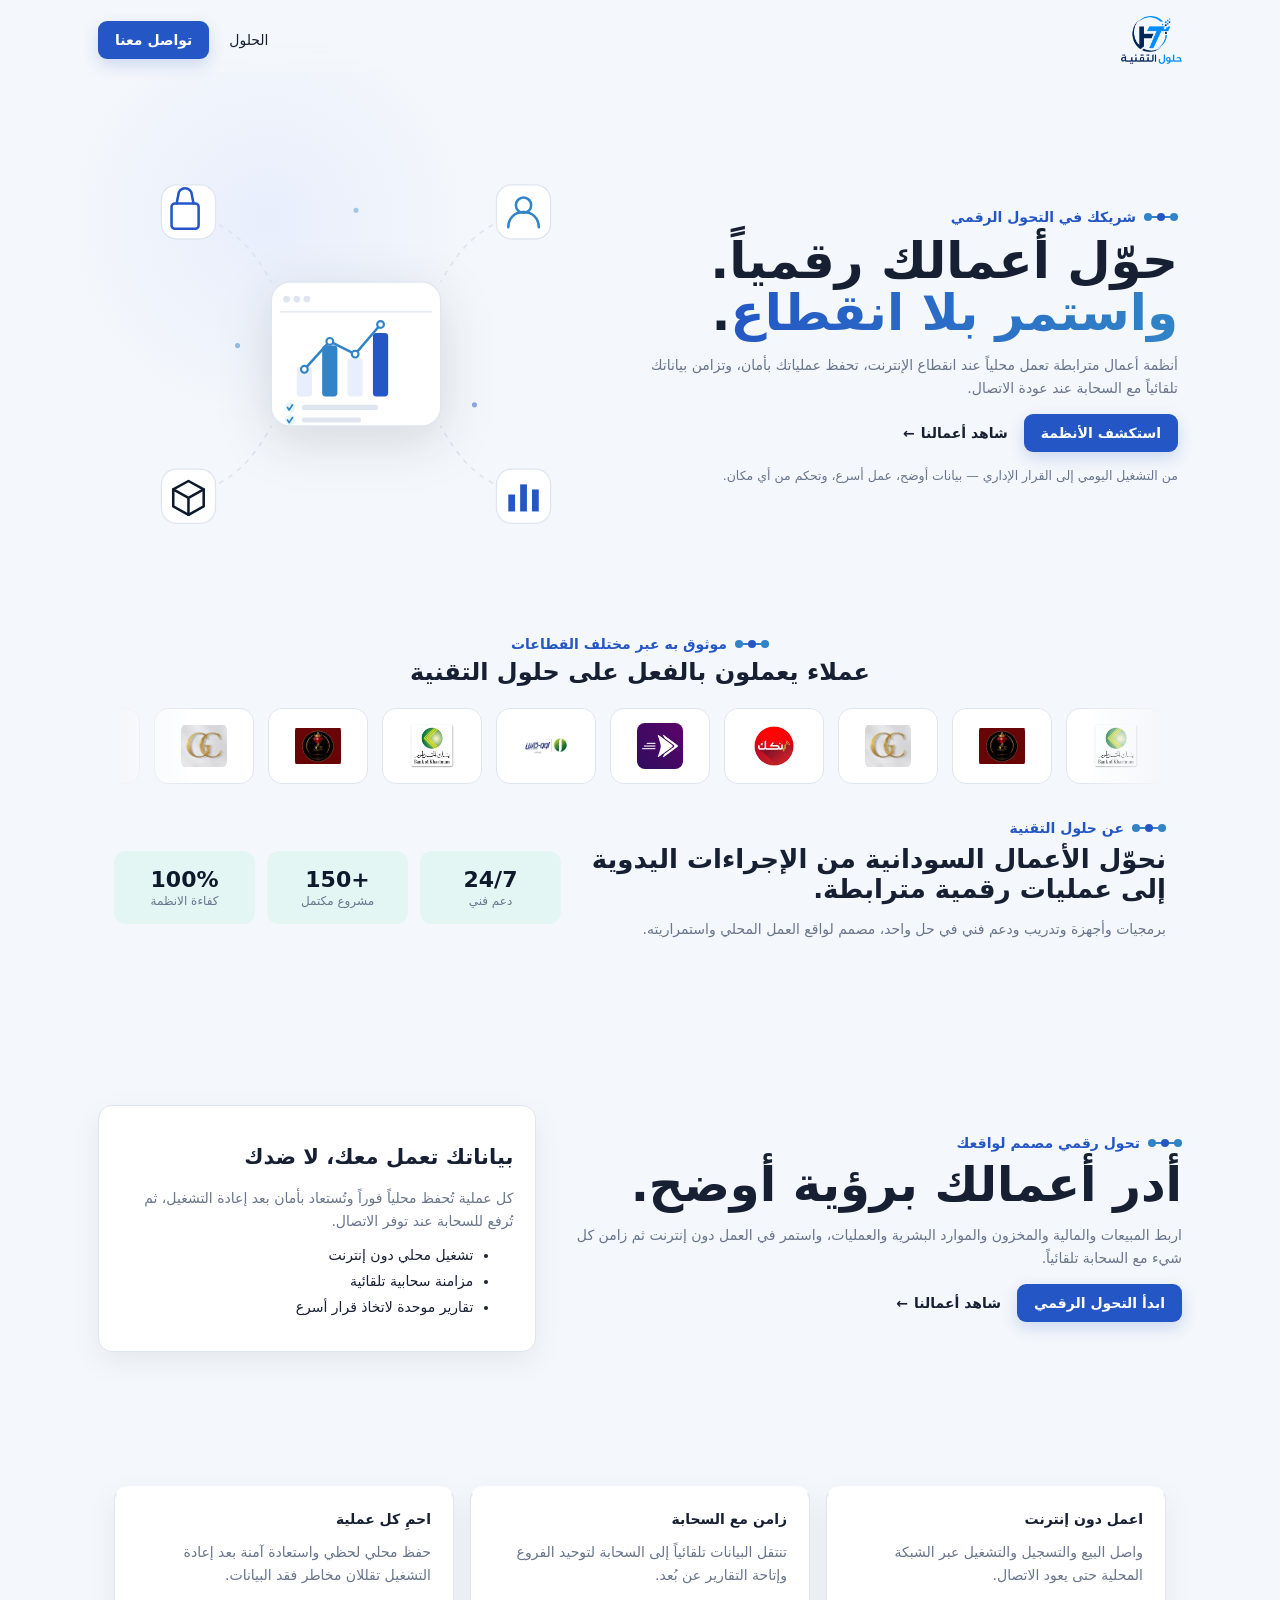
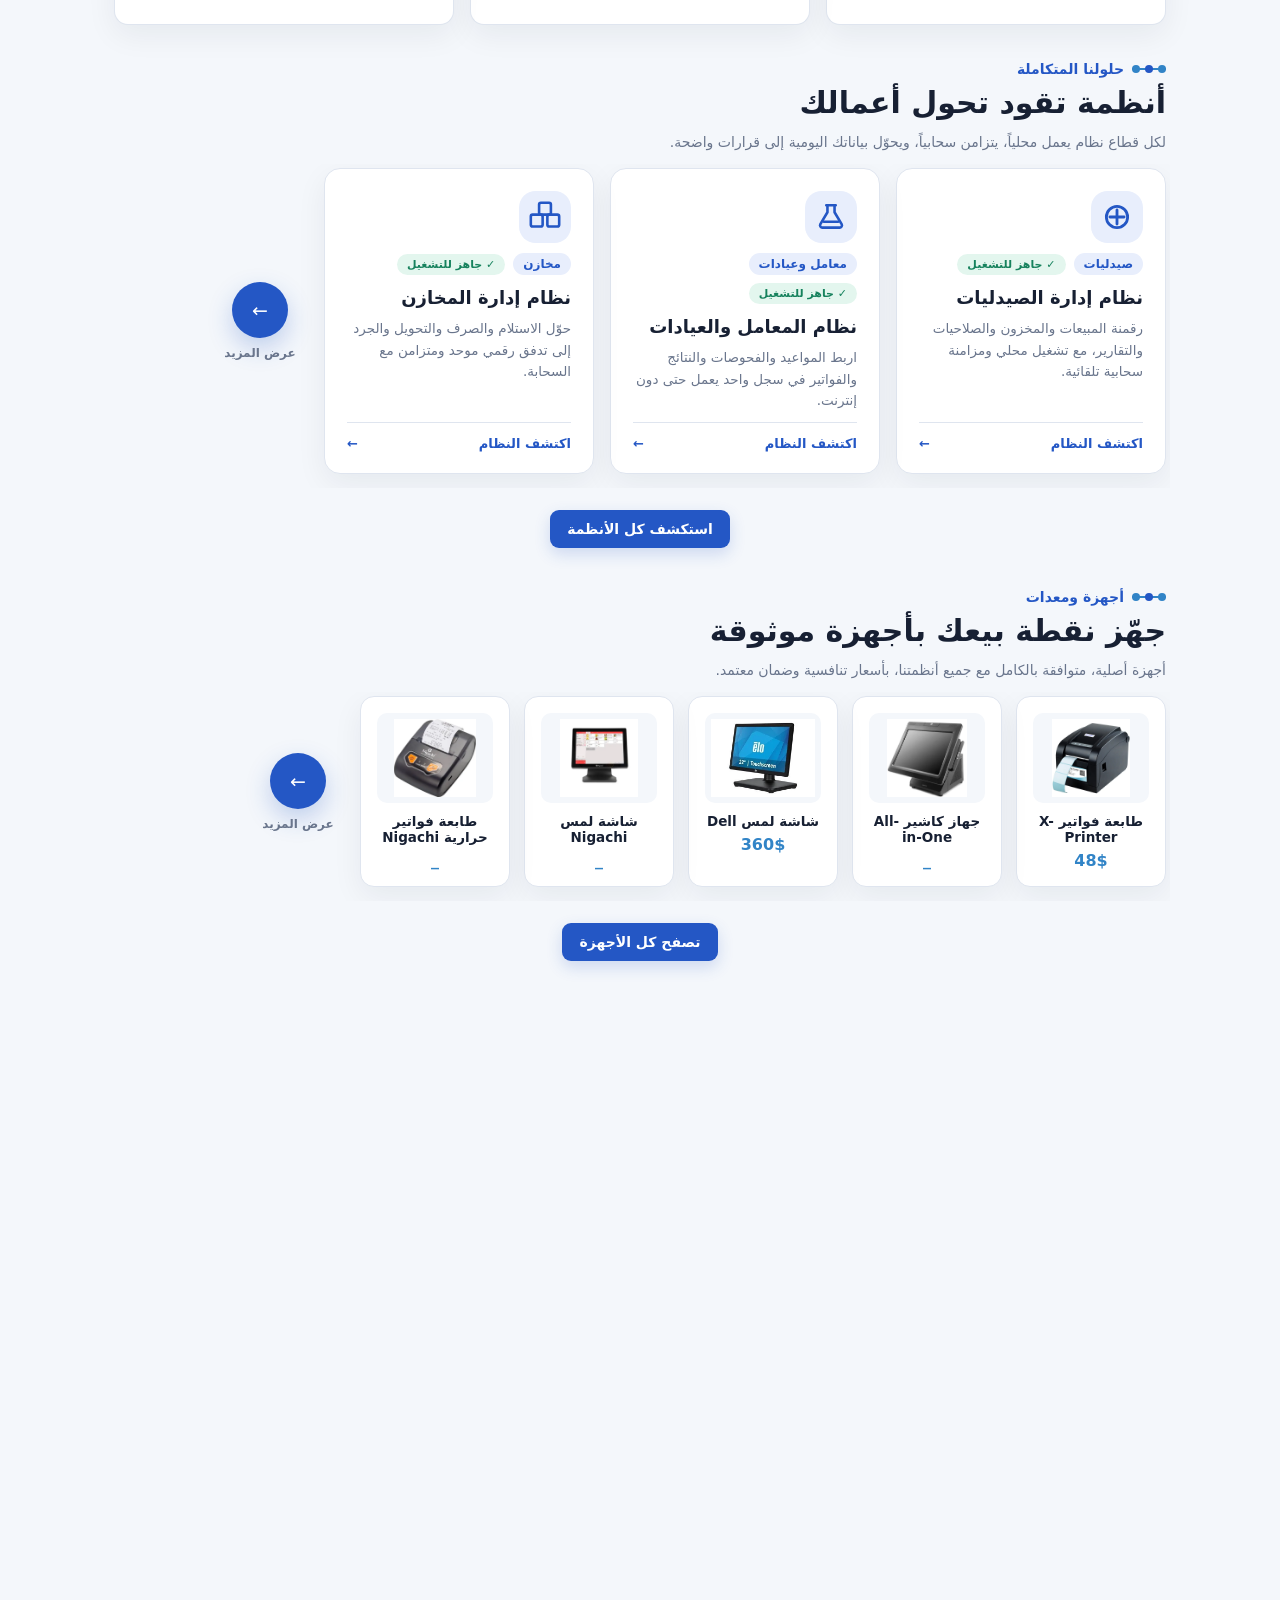
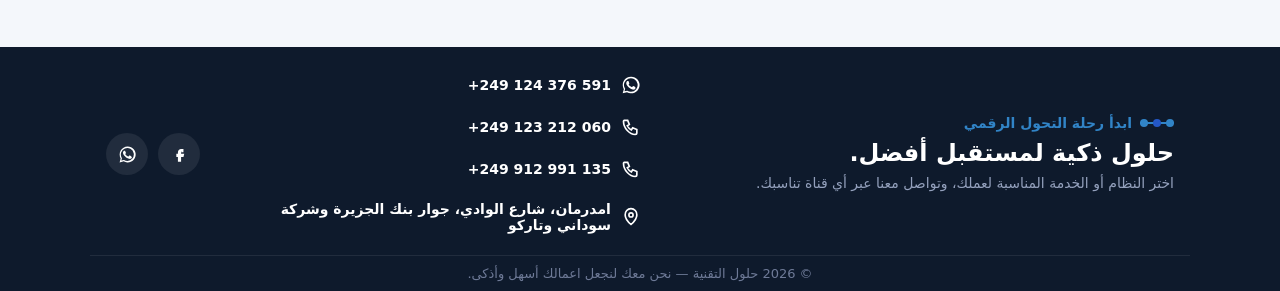
==== index.html @ c38bbc30 "Update client logo carousel" ====
<!DOCTYPE html>
<html lang="ar" dir="rtl">
<head>
  <meta charset="UTF-8">
  <meta name="viewport" content="width=device-width,initial-scale=1,viewport-fit=cover">
  <meta name="theme-color" content="#f4f7fb">
  <meta name="description" content="حلول تقنية للتحول الرقمي في السودان: أنظمة تعمل محلياً دون إنترنت، تحفظ البيانات بأمان، وتتزامن تلقائياً مع السحابة.">
  <title>حلول التقنية</title>
  <link rel="icon" type="image/png" sizes="128x128" href="icon-web.png">
  <link rel="stylesheet" href="style.css">
  <script type="text/javascript">
    (function(c,l,a,r,i,t,y){
      c[a]=c[a]||function(){(c[a].q=c[a].q||[]).push(arguments)};
      t=l.createElement(r);t.async=1;t.src="https://www.clarity.ms/tag/"+i;
      y=l.getElementsByTagName(r)[0];y.parentNode.insertBefore(t,y);
    })(window, document, "clarity", "script", "y0xp1u4uie");
  </script>
</head>
<body>
  <header id="siteHeader">
    <a class="brand" href="#home" aria-label="حلول التقنية — الرئيسية"><img src="logo-web.png" width="205" height="160" alt="حلول التقنية" fetchpriority="high"></a>
    <nav id="siteNav"><a id="navHomeLink" href="#home">الرئيسية</a><a id="navServicesLink" href="#services">الحلول</a><a class="btn" href="#contact">تواصل معنا</a> </nav>
    <button id="navToggle" aria-label="تبديل القائمة" aria-expanded="false" aria-controls="siteNav">  <span></span><span></span><span></span></button>
  </header>
  <main>
    <div class="page active" data-page="home">
      <section id="home" class="hero">
      <div class="hero-glow" aria-hidden="true"></div>
      <div class="hero-copy">  <span class="eyebrow"><i class="node-glyph" aria-hidden="true"></i>شريكك في التحول الرقمي</span>  <h1>حوّل أعمالك رقمياً.<span class="hero-highlight"> واستمر بلا انقطاع</span>.</h1>  <p>أنظمة أعمال مترابطة تعمل محلياً عند انقطاع الإنترنت، تحفظ عملياتك بأمان، وتزامن بياناتك تلقائياً مع السحابة عند عودة الاتصال.</p>  <div class="hero-actions">    <a class="btn" href="#services">استكشف الأنظمة</a>    <a class="btn-ghost" href="#projects">شاهد أعمالنا <span aria-hidden="true">&larr;</span></a>  </div>  <p class="hero-trust">من التشغيل اليومي إلى القرار الإداري — بيانات أوضح، عمل أسرع، وتحكم من أي مكان.</p>
      </div>
      <div class="hero-visual" aria-hidden="true">
        <svg class="hero-illustration" viewBox="0 0 520 480" xmlns="http://www.w3.org/2000/svg"> <path class="hero-connect" d="M62,72 C120,90 140,120 160,155"/> <path class="hero-connect" d="M458,72 C400,90 380,120 360,155"/> <path class="hero-connect" d="M62,408 C120,390 140,360 160,325"/> <path class="hero-connect" d="M458,408 C400,390 380,360 360,325"/> <g style="color:var(--primary)">  <rect x="30" y="40" width="64" height="64" rx="18" fill="var(--surface)" stroke="var(--border)" stroke-width="1.5"/>  <g transform="translate(30,40)">    <path d="M18 22 L20 12 a8 8 0 0 1 16 0 L38 22" fill="none" stroke="currentColor" stroke-width="3" stroke-linecap="round"/>    <rect x="12" y="22" width="32" height="30" rx="4" fill="none" stroke="currentColor" stroke-width="3"/>  </g> </g> <g style="color:var(--accent)">    <rect x="426" y="40" width="64" height="64" rx="18" fill="var(--surface)" stroke="var(--border)" stroke-width="1.5"/>    <g transform="translate(426,40)">      <circle cx="32" cy="24" r="9" fill="none" stroke="currentColor" stroke-width="3"/>      <path d="M14 50c0-11 8-18 18-18s18 7 18 18" fill="none" stroke="currentColor" stroke-width="3" stroke-linecap="round"/>    </g>  </g> <g style="color:var(--dark)">  <rect x="30" y="376" width="64" height="64" rx="18" fill="var(--surface)" stroke="var(--border)" stroke-width="1.5"/>  <g transform="translate(30,376)">    <path d="M32 14 L50 24 L50 44 L32 54 L14 44 L14 24 Z" fill="none" stroke="currentColor" stroke-width="3" stroke-linejoin="round"/>    <path d="M14 24 L32 34 L50 24 M32 34 L32 54" stroke="currentColor" stroke-width="3" fill="none" stroke-linecap="round" stroke-linejoin="round"/>  </g></g> <g style="color:var(--primary)">  <rect x="426" y="376" width="64" height="64" rx="18" fill="var(--surface)" stroke="var(--border)" stroke-width="1.5"/>  <g transform="translate(426,376)">    <rect x="14" y="30" width="8" height="20" fill="currentColor"/>    <rect x="28" y="18" width="8" height="32" fill="currentColor"/>    <rect x="42" y="24" width="8" height="26" fill="currentColor"/>  </g></g> <g class="hero-hub-shadow">  <rect x="160" y="155" width="200" height="170" rx="22" fill="var(--surface)" stroke="var(--border)" stroke-width="1.5"/></g> <circle cx="178" cy="175" r="4" fill="var(--border)"/> <circle cx="190" cy="175" r="4" fill="var(--border)"/> <circle cx="202" cy="175" r="4" fill="var(--border)"/> <line x1="170" y1="190" x2="350" y2="190" stroke="var(--border)" stroke-width="1.5"/> <rect x="190" y="255" width="18" height="35" rx="4" fill="var(--primary-soft)"/> <rect x="220" y="230" width="18" height="60" rx="4" fill="var(--accent)"/> <rect x="250" y="245" width="18" height="45" rx="4" fill="var(--primary-soft)"/> <rect x="280" y="215" width="18" height="75" rx="4" fill="var(--primary)"/> <path d="M199,258 L229,225 L259,240 L289,205" fill="none" stroke="var(--accent)" stroke-width="3" stroke-linecap="round" stroke-linejoin="round"/>
          <circle cx="199" cy="258" r="4" fill="var(--surface)" stroke="var(--accent)" stroke-width="2.5"/><circle cx="229" cy="225" r="4" fill="var(--surface)" stroke="var(--accent)" stroke-width="2.5"/><circle cx="259" cy="240" r="4" fill="var(--surface)" stroke="var(--accent)" stroke-width="2.5"/><circle cx="289" cy="205" r="4" fill="var(--surface)" stroke="var(--accent)" stroke-width="2.5"/><circle cx="182" cy="303" r="6" fill="var(--accent-soft)"/> <path d="M179,303 l2,3 l4,-6" stroke="var(--accent)" stroke-width="2" fill="none" stroke-linecap="round" stroke-linejoin="round"/> <rect x="196" y="300" width="90" height="6" rx="3" fill="var(--border)"/> <circle cx="182" cy="318" r="6" fill="var(--accent-soft)"/> <path d="M179,318 l2,3 l4,-6" stroke="var(--accent)" stroke-width="2" fill="none" stroke-linecap="round" stroke-linejoin="round"/> <rect x="196" y="315" width="70" height="6" rx="3" fill="var(--border)"/> <circle cx="120" cy="230" r="3" fill="var(--accent)" opacity="0.5"/> <circle cx="400" cy="300" r="3" fill="var(--primary)" opacity="0.5"/> <circle cx="260" cy="70" r="3" fill="var(--accent)" opacity="0.4"/>
        </svg>
      </div>
      </section>
      <section class="marquee-section reveal" aria-labelledby="clientsTitle">
        <span class="eyebrow center"><i class="node-glyph" aria-hidden="true"></i>موثوق به عبر مختلف القطاعات</span>
        <h3 id="clientsTitle">عملاء يعملون بالفعل على حلول التقنية</h3>
        <div class="marquee" role="list"><div class="marquee-track" id="marqueeTrack"></div></div>
      </section>
      <section id="about" class="about reveal">
       <div>  <span class="eyebrow"><i class="node-glyph" aria-hidden="true"></i>عن حلول التقنية</span>  <h3>نحوّل الأعمال السودانية من الإجراءات اليدوية إلى عمليات رقمية مترابطة.</h3>  <p>برمجيات وأجهزة وتدريب ودعم فني في حل واحد، مصمم لواقع العمل المحلي واستمراريته.</p></div>
       <div class="about-stats">  <div><strong>24/7</strong><span>دعم فني</span></div>  <div><strong>+150</strong><span>مشروع مكتمل</span></div>  <div><strong>100%</strong><span>كفاءة الانظمة</span></div></div>
      </section>
      <section id="servicesIntro" class="services-intro reveal">
      <div class="hero-copy">   <span class="eyebrow"><i class="node-glyph" aria-hidden="true"></i>تحول رقمي مصمم لواقعك</span>   <h1>أدر أعمالك برؤية أوضح.</h1>   <p>اربط المبيعات والمالية والمخزون والموارد البشرية والعمليات، واستمر في العمل دون إنترنت ثم زامن كل شيء مع السحابة تلقائياً.</p> <div class="hero-actions">    <a class="btn" href="#contact">ابدأ التحول الرقمي</a>    <a class="btn-ghost" href="#projects">شاهد أعمالنا <span aria-hidden="true">&larr;</span></a>  </div></div>
      <div class="card hero-card" id="servicesHeroCard"> <h2>بياناتك تعمل معك، لا ضدك</h2> <p>كل عملية تُحفظ محلياً فوراً وتُستعاد بأمان بعد إعادة التشغيل، ثم تُرفع للسحابة عند توفر الاتصال.</p> <ul><li>تشغيل محلي دون إنترنت</li><li>مزامنة سحابية تلقائية</li><li>تقارير موحدة لاتخاذ قرار أسرع</li></ul>
      </div>
      </section>
      <section id="services" class="services reveal">
        <article><b>اعمل دون إنترنت</b><p>واصل البيع والتسجيل والتشغيل عبر الشبكة المحلية حتى يعود الاتصال.</p></article>
        <article><b>زامن مع السحابة</b><p>تنتقل البيانات تلقائياً إلى السحابة لتوحيد الفروع وإتاحة التقارير عن بُعد.</p></article>
        <article><b>احمِ كل عملية</b><p>حفظ محلي لحظي واستعادة آمنة بعد إعادة التشغيل تقللان مخاطر فقد البيانات.</p></article>
      </section>
      <section id="featured" class="software-section featured-section reveal">
        <div class="section-head">
          <span class="eyebrow"><i class="node-glyph" aria-hidden="true"></i>حلولنا المتكاملة</span>
          <h2>أنظمة تقود تحول أعمالك</h2>
          <p>لكل قطاع نظام يعمل محلياً، يتزامن سحابياً، ويحوّل بياناتك اليومية إلى قرارات واضحة.</p>
        </div>
        <div class="software-grid teaser-scroll" id="featuredGrid"></div>
        <div class="hero-actions featured-cta"> <a class="btn" href="#services">استكشف كل الأنظمة</a> </div>
      </section>
      <section id="featuredHardware" class="hardware-section reveal">
        <div class="section-head">
          <span class="eyebrow"><i class="node-glyph" aria-hidden="true"></i>أجهزة ومعدات</span>
          <h2>جهّز نقطة بيعك بأجهزة موثوقة</h2>
          <p>أجهزة أصلية، متوافقة بالكامل مع جميع أنظمتنا، بأسعار تنافسية وضمان معتمد.</p>
        </div>
        <div class="hardware-grid teaser-scroll" id="featuredHardwareGrid"></div>
        <div class="hero-actions featured-cta"> <a class="btn" href="#services">تصفح كل الأجهزة</a> </div>
      </section>
      <section id="projects" class="projects">
      <div class="gallery-head reveal">
        <h3>أعمالنا</h3>
        <div class="gallery-controls"> <button class="gallery-nav" id="galPrev" aria-label="المشروع السابق">&#8594;</button> <button class="gallery-nav" id="galNext" aria-label="المشروع التالي">&#8592;</button>
        </div>
      </div>
      <div class="gallery-wrap reveal"> <div class="gallery" id="projectGallery"></div> <div class="gallery-dots" id="galDots"></div>
      </div>
      </section>
      <section id="paymentsHome" class="payments-section reveal">
        <div class="section-head">
          <span class="eyebrow"><i class="node-glyph" aria-hidden="true"></i>وسائل الدفع</span>
          <h2>ادفع بالطريقة التي تناسبك</h2>
          <p>نوفر خيارات دفع محلية وعالمية آمنة وسهلة لإتمام طلبك بسرعة.</p>
        </div>
        <div class="payment-grid" id="paymentGridHome"></div>
      </section>
    </div>
    <div class="page" data-page="services">
      <section id="softwareSystems" class="software-section reveal">
        <div class="section-head">
          <span class="eyebrow"><i class="node-glyph" aria-hidden="true"></i>حلولنا المتكاملة</span>
          <h2>تحول رقمي لكل قطاع</h2>
          <p>اختر نظامك، اعمل بثقة دون إنترنت، ووحّد بياناتك في السحابة عند عودة الاتصال.</p>
        </div>
        <div class="software-grid" id="softwareGrid"></div>
      </section>

      <section id="techServices" class="tech-services reveal">
        <div class="section-head">
    
          <h2>بنية تحتية تقنية موثوقة</h2>
          <p>لا نكتفي بالبرمجيات، بل نجهّز منشأتك بالكامل من الشبكة إلى المراقبة، بضمان أمن استمرارية عملك.</p>
        </div>
        <div class="tech-grid" id="techGrid"></div>
      </section>

      <section id="hardware" class="hardware-section reveal">
        <div class="section-head">
          <span class="eyebrow"><i class="node-glyph" aria-hidden="true"></i>أجهزة ومعدات</span>
          <h2>جهّز نقطة بيعك بأجهزة موثوقة</h2>
          <p>أجهزة أصلية، متوافقة بالكامل مع جميع أنظمتنا، بأسعار تنافسية وضمان معتمد.</p>
        </div>
        <div class="hardware-grid" id="hardwareGrid"></div>
      </section>

      <section id="payments" class="payments-section reveal">
        <div class="section-head">
          <span class="eyebrow"><i class="node-glyph" aria-hidden="true"></i>وسائل الدفع</span>
          <h2>ادفع بالطريقة التي تناسبك</h2>
          <p>نوفر خيارات دفع محلية وعالمية آمنة وسهلة لإتمام طلبك بسرعة.</p>
        </div>
        <div class="payment-grid" id="paymentGrid"></div>
      </section>

     <!--<section id="packages" class="packages-section reveal">
        <div class="section-head">
          <span class="eyebrow"><i class="node-glyph" aria-hidden="true"></i>باقات جاهزة</span>
          <h2>باقات متكاملة توفّر عليك الوقت والتكلفة</h2>
        </div>
        <div class="package-grid" id="packageGrid"></div>
      </section>--> 
    </div>
    <div class="page product-page" data-page="product" id="productPage" aria-live="polite"></div>
  </main>
  <footer id="contact">
    <div class="contact-inner">
      <div class="contact-brand">
        <span class="eyebrow"><i class="node-glyph" aria-hidden="true"></i>ابدأ رحلة التحول الرقمي</span>
        <h3>حلول ذكية لمستقبل أفضل.</h3>
        <p>اختر النظام أو الخدمة المناسبة لعملك، وتواصل معنا عبر أي قناة تناسبك.</p>
      </div>
      <div class="contact-details">
        <a class="contact-line copyable" href="https://wa.me/249124376591" data-copy="https://wa.me/249124376591" aria-label="اتصل بنا، اضغط للاتصال أو استمر بالضغط للنسخ">  <svg class="contact-icon"viewBox="0 0 24 24" fill="currentColor"><path d="M12 2a10 10 0 0 0-8.6 15L2 22l5.2-1.4A10 10 0 1 0 12 2zm0 18.2c-1.6 0-3.1-.4-4.4-1.2l-.3-.2-3.1.8.8-3-.2-.3A8.2 8.2 0 1 1 12 20.2zm4.5-6.1c-.2-.1-1.5-.7-1.7-.8-.2-.1-.4-.1-.6.1s-.7.8-.9 1c-.2.2-.3.2-.6.1a6.7 6.7 0 0 1-2-1.2 7.4 7.4 0 0 1-1.4-1.7c-.1-.2 0-.4.1-.5l.4-.5c.1-.2.2-.3.2-.5s0-.4-.1-.5c-.1-.1-.6-1.5-.8-2-.2-.5-.4-.4-.6-.4h-.5c-.2 0-.5.1-.7.3-.2.2-1 .9-1 2.3s1 2.6 1.1 2.8c.1.2 2 3 4.8 4.2.7.3 1.2.5 1.6.6.7.2 1.3.2 1.8.1.5-.1 1.5-.6 1.7-1.2.2-.6.2-1.1.2-1.2-.1-.1-.3-.2-.5-.3z"/></svg>  <span>‎+249 124 376 591</span></a>
         <a class="contact-line copyable" href="tel:+249123212060" data-copy="+249 123 212 060" aria-label="اتصل بنا، اضغط للاتصال أو استمر بالضغط للنسخ">  <svg class="contact-icon" viewBox="0 0 24 24" fill="none" stroke="currentColor" stroke-width="2"><path d="M4 4h4l2 5-2.5 1.5a11 11 0 0 0 5 5L14 13l5 2v4a2 2 0 0 1-2 2C10.5 21 3 13.5 3 5a2 2 0 0 1 1-1z"/></svg>  <span>‎+249 123 212 060</span></a>
        <a class="contact-line copyable" href="tel:+249912991135" data-copy="+249 912 991 135" aria-label="اتصل بنا، اضغط للاتصال أو استمر بالضغط للنسخ">  <svg class="contact-icon" viewBox="0 0 24 24" fill="none" stroke="currentColor" stroke-width="2"><path d="M4 4h4l2 5-2.5 1.5a11 11 0 0 0 5 5L14 13l5 2v4a2 2 0 0 1-2 2C10.5 21 3 13.5 3 5a2 2 0 0 1 1-1z"/></svg>  <span>‎+249 912 991 135</span></a>
        <a class="contact-line copyable" href="https://www.google.com/maps/search/?api=1&query=%D8%A7%D9%85%D8%AF%D8%B1%D9%85%D8%A7%D9%86%20%D8%B4%D8%A7%D8%B1%D8%B9%20%D8%A7%D9%84%D9%88%D8%A7%D8%AF%D9%8A%20%D8%A8%D9%86%D9%83%20%D8%A7%D9%84%D8%AC%D8%B2%D9%8A%D8%B1%D8%A9" target="_blank" rel="noopener" data-copy="امدرمان، شارع الوادي، جوار بنك الجزيرة وشركة سوداني وتاركو" aria-label="موقعنا، اضغط لفتح الخريطة أو استمر بالضغط للنسخ">  <svg class="contact-icon" viewBox="0 0 24 24" fill="none" stroke="currentColor" stroke-width="2"><path d="M12 21s-7-6.2-7-11.5A7 7 0 0 1 12 2a7 7 0 0 1 7 7.5C19 14.8 12 21 12 21z"/><circle cx="12" cy="9.5" r="2.5"/></svg>  <span>امدرمان، شارع الوادي، جوار بنك الجزيرة وشركة سوداني وتاركو</span></a>
      </div>
      <div class="contact-socials">
        <a class="social-btn" href="https://web.facebook.com/profile.php?id=61589292980297" target="_blank" rel="noopener" aria-label="حلول التقنية على فيسبوك">  <svg viewBox="0 0 24 24" fill="currentColor"><path d="M14 9h3V5h-3c-2.2 0-4 1.8-4 4v2H8v4h2v6h4v-6h3l1-4h-4v-2c0-.6.4-1 1-1z"/></svg></a>
        <a class="social-btn" href="https://wa.me/249124376591" target="_blank" rel="noopener" aria-label="راسل حلول التقنية عبر واتساب">  <svg viewBox="0 0 24 24" fill="currentColor"><path d="M12 2a10 10 0 0 0-8.6 15L2 22l5.2-1.4A10 10 0 1 0 12 2zm0 18.2c-1.6 0-3.1-.4-4.4-1.2l-.3-.2-3.1.8.8-3-.2-.3A8.2 8.2 0 1 1 12 20.2zm4.5-6.1c-.2-.1-1.5-.7-1.7-.8-.2-.1-.4-.1-.6.1s-.7.8-.9 1c-.2.2-.3.2-.6.1a6.7 6.7 0 0 1-2-1.2 7.4 7.4 0 0 1-1.4-1.7c-.1-.2 0-.4.1-.5l.4-.5c.1-.2.2-.3.2-.5s0-.4-.1-.5c-.1-.1-.6-1.5-.8-2-.2-.5-.4-.4-.6-.4h-.5c-.2 0-.5.1-.7.3-.2.2-1 .9-1 2.3s1 2.6 1.1 2.8c.1.2 2 3 4.8 4.2.7.3 1.2.5 1.6.6.7.2 1.3.2 1.8.1.5-.1 1.5-.6 1.7-1.2.2-.6.2-1.1.2-1.2-.1-.1-.3-.2-.5-.3z"/></svg></a>
      </div>
    </div>
    <p class="copyright">© 2026 حلول التقنية — نحن معك لنجعل اعمالك أسهل وأذكى.</p>
  </footer>
    <div class="lightbox-overlay" id="lightboxOverlay">
    <button class="lightbox-close" id="lightboxClose" aria-label="إغلاق">&times;</button>
    <img id="lightboxImg" src="" alt="">
    <div class="lightbox-caption" id="lightboxCaption"></div>
  </div>
  <script src="app.js" defer></script>
</body>
</html>
---- style.css ----
:root{ --text:#172033;--muted:#69758c;--bg:#f4f7fb;--surface:#fff;--border:#dfe5ef; --primary:#2457c5;--hover:#173f9d;--dark:#0e1a2c; --accent:#3184c7;--accent-soft:#e4f6f3;--primary-soft:#e8eefc; --shadow:0 10px 30px #17203310; --ease:cubic-bezier(.22,1,.36,1); --header-h:64px;}
*{box-sizing:border-box}
html{scroll-behavior:smooth;overflow-x:hidden;max-width:100%}
body{margin:0;background:var(--bg);color:var(--text);font:14px system-ui,"Segoe UI",Tahoma,Arial,sans-serif;direction:rtl;text-align:right;overflow-x:hidden;max-width:100%;padding-bottom:env(safe-area-inset-bottom)}
h1,h2,h3{font-family:system-ui,"Segoe UI",Tahoma,Arial,sans-serif;letter-spacing:normal}
img{max-width:100%}
a,button{-webkit-tap-highlight-color:transparent}
a:focus-visible,button:focus-visible{outline:3px solid #3184c780;outline-offset:3px}
header,main,footer{max-width:1100px;margin:auto;padding:8px}
main{padding-top:calc(var(--header-h) + 16px)}
header{ display:flex;align-items:center;justify-content:space-between; position:fixed;top:0;left:0;right:0;margin:8px auto;z-index:50;background:rgba(244,247,251,.85);backdrop-filter:blur(10px); transition:box-shadow .3s var(--ease),background .3s var(--ease); border-radius:16px;}
header.scrolled{background:rgba(255,255,255,.9);box-shadow:0 8px 24px #17203314}
.brand{display:flex;align-items:center;gap:10px;font-size:18px;font-weight:800;color:var(--text);text-decoration:none;font-family:system-ui,"Segoe UI",Tahoma,Arial,sans-serif}
.brand img{display:block;width:auto;height:48px;object-fit:contain}
nav{display:flex;align-items:center;gap:20px}
nav a{color:var(--text);text-decoration:none;position:relative;padding:4px 0}
nav a:not(.btn)::after{content:"";position:absolute;right:0;bottom:-2px;width:0;height:2px;background:var(--primary);transition:width .25s var(--ease)}
nav a:not(.btn):hover::after{width:100%}
.btn{display:inline-block;padding:11px 17px;border-radius:9px;background:var(--primary);color:#fff;text-decoration:none;font-weight:700;transition:.2s var(--ease);box-shadow:0 6px 16px #2457c530}
.btn:hover{background:var(--hover);transform:translateY(-2px)}
.btn-ghost{display:inline-flex;align-items:center;gap:6px;padding:11px 6px;color:var(--text);text-decoration:none;font-weight:700}
.btn-ghost span{transition:transform .25s var(--ease)}
.btn-ghost:hover span{transform:translateX(4px)}
#navToggle{display:none;flex-direction:column;justify-content:center;gap:4px;width:34px;height:34px;background:none;border:none;cursor:pointer}
#navToggle span{display:block;width:22px;height:2px;background:var(--text);transition:transform .25s var(--ease),opacity .25s var(--ease)}
#navToggle.open span:nth-child(1){transform:translateY(6px) rotate(45deg)}
#navToggle.open span:nth-child(2){opacity:0}
#navToggle.open span:nth-child(3){transform:translateY(-6px) rotate(-45deg)}
.page{display:none}
.page.active{display:block}
.eyebrow{display:inline-flex;align-items:center;gap:8px;color:var(--primary);font-weight:700}
.eyebrow.center{display:flex;justify-content:center;width:100%}
.node-glyph{display:inline-block;width:34px;height:10px;position:relative}
.node-glyph::before{content:"";position:absolute;top:4px;left:0;right:0;height:2px;background:var(--accent)}
.node-glyph::after{content:"";position:absolute;top:1px;right:0;width:8px;height:8px;border-radius:50%;background:var(--accent);box-shadow:-13px 0 0 var(--primary),-26px 0 0 var(--accent)}
.hero{ position:relative;min-height:60vh;display:grid;grid-template-columns:1.05fr 1fr; gap:36px;align-items:center;padding:16px 4px 8px;overflow:visible;}
.hero-glow{ position:absolute;top:-70px;left:-40px;width:420px;height:420px;z-index:0;pointer-events:none; background:radial-gradient(circle,var(--primary-soft) 0%,transparent 70%); animation:pulse-glow 7s ease-in-out infinite;}
@keyframes pulse-glow{0%,100%{opacity:.55;transform:scale(1)}50%{opacity:.9;transform:scale(1.08)}}
.hero-copy{position:relative;z-index:1;animation:fadeUp .8s var(--ease) both}
.hero h1{font-size:50px;line-height:1.05;margin:10px 0}
.hero-highlight{background:linear-gradient(90deg,var(--primary),var(--accent));-webkit-background-clip:text;background-clip:text;color:transparent}
.hero-trust{margin-top:14px;font-size:12.5px;color:var(--muted)}
.hero-visual{ position:relative;z-index:1;display:flex;justify-content:center; animation:fadeUp .8s var(--ease) .15s both, float 6s ease-in-out 1s infinite;}
.hero-illustration{width:100%;max-width:440px;height:auto;overflow:visible}
.hero-connect{fill:none;stroke:var(--border);stroke-width:2;stroke-dasharray:6 7;animation:dash-flow 3.4s linear infinite}
@keyframes dash-flow{to{stroke-dashoffset:-26}}
.hero-hub-shadow{filter:drop-shadow(0 16px 30px #17203324)}
.services-intro{min-height:56vh;display:grid;grid-template-columns:1.4fr 1fr;gap:32px;align-items:center;perspective:1000px;padding-top:4px}
.services-intro h1{font-size:48px;line-height:1.06;margin:8px 0}
.hero p,.services-intro p,article p,.card p{color:var(--muted);line-height:1.65}
.hero-actions{display:flex;align-items:center;gap:10px;flex-wrap:wrap;margin-top:6px}
.card,article{background:var(--surface);border:1px solid var(--border);border-radius:14px;padding:22px;box-shadow:var(--shadow)}
.card li{margin:10px 0}
.hero-card{ animation:fadeUp .8s var(--ease) .15s both, float 6s ease-in-out 1s infinite; transform-style:preserve-3d;transition:transform .2s var(--ease);}
@keyframes fadeUp{from{opacity:0;transform:translateY(18px)}to{opacity:1;transform:translateY(0)}}
@keyframes float{0%,100%{transform:translateY(0)}50%{transform:translateY(-8px)}}
.reveal{opacity:0;transform:translateY(20px);transition:opacity .6s var(--ease),transform .6s var(--ease)}
.reveal.in-view{opacity:1;transform:translateY(0)}
.about{display:grid;grid-template-columns:1.3fr 1fr;gap:24px;align-items:center;padding:16px 16px 20px}
.about h3{font-size:26px;margin:8px 0}
.about p{color:var(--muted);line-height:1.6}
.about-stats{display:grid;grid-template-columns:repeat(3,1fr);gap:12px}
.about-stats div{background:var(--accent-soft);border-radius:12px;padding:16px 10px;text-align:center}
.about-stats strong{display:block;font-family:system-ui,"Segoe UI",Tahoma,Arial,sans-serif;font-size:22px;color:var(--dark)}
.about-stats span{font-size:12px;color:var(--muted)}
.services{display:grid;grid-template-columns:repeat(3,1fr);gap:16px;padding:8px 16px 18px}
.services article{transition:transform .25s var(--ease),box-shadow .25s var(--ease);border-top:3px solid transparent}
.services article:hover{transform:translateY(-6px);box-shadow:0 16px 34px #17203318;border-top-color:var(--accent)}
.section-head{max-width:560px;margin-bottom:12px}
.section-head h2{font-size:30px;margin:8px 0 6px}
.section-head p{color:var(--muted)}
.projects{padding:18px 16px 24px}
.project-grid{display:grid;grid-template-columns:repeat(3,1fr);grid-auto-rows:1fr;gap:16px}
.project-card{ position:relative;background:var(--surface);border:1px solid var(--border);border-radius:16px; padding:24px;box-shadow:var(--shadow);overflow:hidden; transition:transform .3s var(--ease),box-shadow .3s var(--ease);}
.project-card::before{content:"";position:absolute;right:0;top:0;bottom:0;width:4px;background:var(--accent);transform:scaleY(0);transform-origin:bottom;transition:transform .3s var(--ease)}
.project-card:hover{transform:translateY(-6px);box-shadow:0 20px 40px #17203320}
.project-card:hover::before{transform:scaleY(1)}
.project-feature{grid-column:span 2}
.tag{display:inline-block;font-size:12px;font-weight:700;color:var(--primary);background:var(--primary-soft);padding:4px 10px;border-radius:999px;margin-bottom:10px}
.project-card h3{font-size:19px;margin:0 0 6px}
.project-card p{color:var(--muted);line-height:1.55;margin:0 0 14px}
.metric{display:flex;align-items:baseline;gap:10px;border-top:1px solid var(--border);padding-top:12px}
.metric-num{font-family:system-ui,"Segoe UI",Tahoma,Arial,sans-serif;font-size:28px;font-weight:700;color:var(--accent)}
.metric-label{color:var(--muted);font-size:13px}
.gallery-head{display:flex;align-items:center;justify-content:space-between;margin:16px 0 10px}
.gallery-head h3{font-size:20px;margin:0}
.gallery-controls{display:flex;gap:8px}
.gallery-nav{ width:36px;height:36px;border-radius:50%;border:1px solid var(--border);background:var(--surface); color:var(--text);cursor:pointer;font-size:16px;transition:.2s var(--ease);}
.gallery-nav:hover{background:var(--primary);color:#fff;border-color:var(--primary);transform:translateY(-2px)}
.gallery-wrap{position:relative}
.gallery{ display:flex;gap:16px;overflow-x:auto;scroll-snap-type:x proximity;padding:4px 4px 14px; scrollbar-width:none;cursor:grab;}
.gallery.dragging{cursor:grabbing;scroll-snap-type:none}
.gallery::-webkit-scrollbar{display:none}
.gallery-card{ flex:0 0 auto;width:270px;scroll-snap-align:start;border-radius:20px;overflow:hidden; background:var(--surface);border:1px solid var(--border);box-shadow:var(--shadow); transition:transform .35s var(--ease),box-shadow .35s var(--ease);}
.gallery-card:hover{transform:translateY(-8px) scale(1.015);box-shadow:0 22px 44px #17203324}
.gallery-media{ position:relative;height:150px;display:flex;align-items:center;justify-content:center;overflow:hidden;}
.gallery-icon{width:52px;height:52px;color:#fff;opacity:.92;transition:transform .4s var(--ease)}
.gallery-card:hover .gallery-icon{transform:scale(1.12) rotate(-4deg)}
.gallery-chip{ position:absolute;right:14px;bottom:14px;background:rgba(255,255,255,.18);backdrop-filter:blur(4px); color:#fff;font-size:11px;font-weight:700;letter-spacing:.04em;text-transform:uppercase; padding:5px 10px;border-radius:999px;border:1px solid rgba(255,255,255,.35);}
.visual-retail{background:linear-gradient(135deg,var(--primary),#0e1a2c)}
.visual-logistics{background:linear-gradient(135deg,var(--accent),#0b5f52)}
.visual-manufacturing{background:linear-gradient(135deg,#0e1a2c,var(--primary))}
.visual-health{background:linear-gradient(135deg,#3a6fd8,var(--accent))}
.visual-finance{background:linear-gradient(135deg,#0b5f52,#0e1a2c)}
.gallery-info{padding:16px 16px 18px}
.gallery-info h4{margin:0 0 6px;font-size:16px;font-family:system-ui,"Segoe UI",Tahoma,Arial,sans-serif}
.gallery-info p{margin:0;color:var(--muted);font-size:13px;line-height:1.55}
.gallery-dots{display:flex;justify-content:center;gap:8px;margin-top:2px}
.gallery-dots button{ width:8px;height:8px;padding:0;border-radius:50%;border:none;background:var(--border);cursor:pointer;transition:.25s var(--ease);}
.gallery-dots button.active{background:var(--primary);width:22px;border-radius:5px}
.marquee-section{padding:16px 16px 20px;text-align:center;max-width:1100px;margin:auto}
.marquee-section h3{font-size:24px;margin:6px 0 22px}
.marquee{ overflow:hidden; -webkit-mask-image:linear-gradient(to right,transparent,#000 8%,#000 92%,transparent); mask-image:linear-gradient(to right,transparent,#000 8%,#000 92%,transparent);}
.marquee-track{display:flex;width:max-content;gap:14px;animation:marquee-rtl 28s linear infinite}
.marquee:hover .marquee-track{animation-play-state:paused}
.logo-item{ flex:0 0 auto;display:flex;flex-direction:column;align-items:center;justify-content:center;gap:8px; padding:14px 26px;background:var(--surface);border:1px solid var(--border);border-radius:14px; transition:transform .3s var(--ease),border-color .3s var(--ease); white-space:nowrap;}
.logo-item:hover{transform:translateY(-3px);border-color:var(--accent)}
.logo-mark{ width:44px;height:44px;border-radius:10px;display:flex;align-items:center;justify-content:center; color:#fff;font-family:system-ui,"Segoe UI",Tahoma,Arial,sans-serif;font-weight:700;font-size:13px;}
.logo-name{font-family:system-ui,"Segoe UI",Tahoma,Arial,sans-serif;font-weight:700;letter-spacing:.02em;color:var(--text);font-size:13px}
@keyframes marquee-rtl{from{transform:translateX(0)}to{transform:translateX(-50%)}}
footer{max-width:none;background:var(--dark);color:#c7d0e0;padding:0;margin-top:6px}
.contact-inner{ max-width:1100px;margin:auto;padding:22px 16px 16px; display:grid;grid-template-columns:1.2fr 1fr auto;gap:24px;align-items:center;}
.contact-brand .eyebrow{color:var(--accent)}
.contact-brand h3{color:#fff;font-size:24px;margin:8px 0 6px}
.contact-brand p{color:#94a1bd;line-height:1.55;margin:0}
.contact-details{display:flex;flex-direction:column;gap:10px}
.contact-line{ display:flex;align-items:center;gap:10px;color:#fff;text-decoration:none;font-weight:600; position:relative;padding:6px 4px;border-radius:8px;transition:color .2s var(--ease); -webkit-user-select:none;user-select:none;width:fit-content;}
.contact-line:hover{color:var(--accent)}
.contact-icon{width:20px;height:20px;flex:0 0 auto}
.copy-hint{font-size:11px;color:#6e7a97}
.copy-toast{ position:absolute;right:0;top:-26px;background:var(--accent);color:#04241f;font-size:11px;font-weight:700; padding:3px 9px;border-radius:999px;opacity:0;transform:translateY(4px);transition:opacity .2s var(--ease),transform .2s var(--ease); pointer-events:none;}
.copy-toast.show{opacity:1;transform:translateY(0)}
.contact-socials{display:flex;gap:10px;align-self:center}
.social-btn{ width:42px;height:42px;border-radius:50%;display:flex;align-items:center;justify-content:center; background:rgba(255,255,255,.08);color:#fff;transition:.25s var(--ease);}
.social-btn svg{width:19px;height:19px}
.social-btn:hover{background:var(--accent);color:#04241f;transform:translateY(-3px)}
.copyright{max-width:1100px;margin:auto;padding:10px 16px;border-top:1px solid rgba(255,255,255,.08);color:#6e7a97;text-align:center;font-size:13px}
section,footer{scroll-margin-top:calc(var(--header-h) + 12px)}
.gallery-media{position:relative;overflow:hidden;}
.gallery-media img.gallery-img{width:100%;height:100%;object-fit:cover;display:block;cursor:zoom-in;transition:transform .3s ease;}
.gallery-media img.gallery-img:hover{transform:scale(1.04);}
.logo-mark-img{width:46px;height:46px;object-fit:contain;border-radius:8px;flex:none;}
.lightbox-overlay{  position:fixed;inset:0;background:rgba(10,10,15,.85);  display:flex;align-items:center;justify-content:center;  z-index:9999;padding:24px;opacity:0;pointer-events:none;  transition:opacity .2s ease;}
.lightbox-overlay.open{opacity:1;pointer-events:auto;}
.lightbox-overlay img{  max-width:min(90vw,900px);max-height:85vh;border-radius:12px;  box-shadow:0 20px 60px rgba(0,0,0,.5);  transform:scale(.96);transition:transform .2s ease;}
.lightbox-overlay.open img{transform:scale(1);}
.lightbox-caption{  position:absolute;bottom:24px;left:0;right:0;text-align:center;  color:#fff;font-size:14px;opacity:.85;}
.lightbox-close{  position:absolute;top:18px;right:18px;width:40px;height:40px;  border-radius:50%;border:none;background:rgba(255,255,255,.12);  color:#fff;font-size:20px;cursor:pointer;line-height:1;}
.lightbox-close:hover{background:rgba(255,255,255,.22);}
@media(prefers-reduced-motion:reduce){ *{animation-duration:.001ms !important;animation-iteration-count:1 !important;transition-duration:.001ms !important}}
@media(max-width:900px){ .project-feature{grid-column:span 1} .project-grid{grid-template-columns:1fr 1fr} .about{grid-template-columns:1fr}}
@media(max-width:760px){ header{flex-wrap:wrap} .brand img{height:44px} #navToggle{display:flex} nav{ position:absolute;top:100%;left:0;right:0;background:var(--surface); flex-direction:column;align-items:stretch;gap:0; max-height:0;overflow:hidden;border-radius:0 0 14px 14px;box-shadow:0 12px 24px #17203318; transition:max-height .3s var(--ease);} nav a{padding:14px 22px;border-bottom:1px solid var(--border)} nav a.btn{margin:14px 22px;text-align:center;border-bottom:none} nav.open{max-height:400px} .hero,.services,.services-intro{grid-template-columns:1fr} .hero,.services-intro{padding-top:20px;min-height:auto} .hero h1,.services-intro h1{font-size:34px} .project-grid{grid-template-columns:1fr} .about-stats{grid-template-columns:repeat(3,1fr)} .gallery-card{width:230px} .contact-inner{grid-template-columns:1fr;text-align:center} .contact-details{align-items:center} .contact-socials{justify-content:center} .hero-glow{width:260px;height:260px;top:-40px;left:-20px}}
.software-section,.tech-services,.hardware-section,.packages-section,.payments-section{padding:18px 16px 24px}
.featured-cta{justify-content:center;margin-top:22px}
.software-grid.teaser-scroll,.hardware-grid.teaser-scroll{
  display:flex;grid-template-columns:none;overflow-x:auto;overflow-y:hidden;
  scroll-snap-type:x proximity;-webkit-overflow-scrolling:touch;
  padding:4px 4px 14px;margin:14px -4px 0;scrollbar-width:none;-ms-overflow-style:none;cursor:grab;
}
.software-grid.teaser-scroll::-webkit-scrollbar,.hardware-grid.teaser-scroll::-webkit-scrollbar{display:none}
.software-grid.teaser-scroll.dragging,.hardware-grid.teaser-scroll.dragging{cursor:grabbing;scroll-snap-type:none}
.software-grid.teaser-scroll .software-card{flex:0 0 auto;width:270px;scroll-snap-align:start}
.hardware-grid.teaser-scroll .hardware-card{flex:0 0 auto;width:150px;scroll-snap-align:start}
@media(max-width:760px){ .software-grid.teaser-scroll .software-card{width:240px} .hardware-grid.teaser-scroll .hardware-card{width:130px} }
.scroll-end-arrow{
  flex:0 0 auto;align-self:center;scroll-snap-align:start;
  display:flex;flex-direction:column;align-items:center;justify-content:center;
  gap:8px;width:84px;margin-inline-start:6px;text-decoration:none;
}
.scroll-end-circle{
  display:flex;align-items:center;justify-content:center;
  width:56px;height:56px;border-radius:50%;flex-shrink:0;
  background:var(--primary);color:#fff;font-size:19px;
  box-shadow:0 10px 24px #2457c540;transition:transform .25s var(--ease),background .25s var(--ease);
}
.scroll-end-arrow:hover .scroll-end-circle{background:var(--hover);transform:scale(1.08)}
.scroll-end-label{font-size:12px;font-weight:700;color:var(--muted);text-align:center;white-space:nowrap}
.scroll-end-arrow:hover .scroll-end-label{color:var(--primary)}
.software-grid{display:grid;grid-template-columns:repeat(3,1fr);gap:16px;margin-top:14px}
.software-card{background:var(--surface);border:1px solid var(--border);border-radius:16px;padding:22px;box-shadow:var(--shadow);display:flex;flex-direction:column;gap:10px;transition:transform .3s var(--ease),box-shadow .3s var(--ease)}
.software-card:hover{transform:translateY(-6px);box-shadow:0 20px 40px #17203320}
.software-icon{width:52px;height:52px}
.software-icon svg{width:100%;height:100%}
.software-card h3{font-size:18px;margin:2px 0 0}
.software-card p{color:var(--muted);line-height:1.6;font-size:13.5px;margin:0;flex:1}
.product-link{display:flex;align-items:center;justify-content:space-between;border-top:1px solid var(--border);padding-top:13px;color:var(--primary);font-size:13px;font-weight:800;text-decoration:none}
.product-link span{transition:transform .2s var(--ease)}
.product-link:hover span{transform:translateX(-4px)}
.product-page{padding:0 16px 40px}
.product-hero{min-height:70vh;display:grid;grid-template-columns:1.25fr .75fr;gap:32px;align-items:center;padding:52px 0 32px}
.product-copy{max-width:680px}
.product-copy h1{font-size:clamp(38px,5vw,64px);line-height:1.12;letter-spacing:-.035em;margin:14px 0}
.product-copy>p{font-size:18px;line-height:1.8;color:var(--muted);max-width:650px}
.product-back{display:inline-flex;color:var(--muted);text-decoration:none;font-weight:700;font-size:13px;margin-bottom:28px}
.product-back:hover{color:var(--primary)}
.continuity-card{background:var(--dark);color:#fff;border-radius:24px;padding:26px;box-shadow:0 24px 54px #0e1a2c38;display:flex;flex-direction:column;gap:16px;position:relative;overflow:hidden}
.continuity-card::before{content:"";position:absolute;width:180px;height:180px;border-radius:50%;background:var(--primary);filter:blur(70px);opacity:.35;left:-60px;top:-60px}
.continuity-card>strong{font-size:22px;position:relative}
.continuity-card>div{display:grid;gap:3px;padding:14px 0;border-top:1px solid #ffffff1f;position:relative}
.continuity-card b{font-size:14px;color:#fff}.continuity-card span{font-size:13px;line-height:1.6;color:#b9c4d8}.continuity-card small{color:#8794ad;line-height:1.6;position:relative}
.live-dot{width:10px;height:10px!important;border-radius:50%;background:#38d39f!important;box-shadow:0 0 0 7px #38d39f20;position:relative}
.product-features{padding:36px 0}
.feature-list{display:grid;grid-template-columns:repeat(3,1fr);gap:16px}
.feature-list article{min-height:150px;display:flex;flex-direction:column;justify-content:space-between}
.feature-list article>span{font-family:system-ui,"Segoe UI",Tahoma,Arial,sans-serif;font-size:12px;color:var(--accent);font-weight:800}
.feature-list h3{font-size:18px;line-height:1.55;margin:28px 0 0}
.product-details{padding:36px 0}
.detail-grid{display:grid;grid-template-columns:repeat(2,1fr);gap:16px}
.detail-grid article{box-shadow:none;border-right:4px solid var(--accent);padding:22px 24px}
.detail-grid h3{font-size:18px;margin:0 0 8px}.detail-grid p{font-size:13.5px;margin:0;color:var(--muted);line-height:1.75}
.product-outcome{margin:28px 0 12px;padding:42px;border-radius:24px;background:linear-gradient(135deg,var(--primary),var(--dark));color:#fff;display:grid;grid-template-columns:auto 1fr auto;gap:24px;align-items:center}
.product-outcome>span{font-size:12px;font-weight:800;color:#a9f0de}.product-outcome h2{font-size:26px;line-height:1.5;margin:0}.product-outcome .btn{background:#fff;color:var(--dark);white-space:nowrap}
.badge-soon{display:inline-block;font-size:11px;font-weight:700;color:var(--dark);background:var(--accent-soft);padding:4px 10px;border-radius:999px;width:fit-content}
.status-row{display:flex;align-items:center;gap:8px;flex-wrap:wrap}
.status-row .tag,.status-row .badge-soon{margin-bottom:0}
.status-ready{display:inline-block;font-size:11px;font-weight:700;color:#16825d;background:#e3f6ee;padding:4px 10px;border-radius:999px;width:fit-content}
.price-row{display:flex;align-items:baseline;gap:8px;border-top:1px solid var(--border);padding-top:12px;margin-top:auto}
.price-tag{font-family:system-ui,"Segoe UI",Tahoma,Arial,sans-serif;font-size:22px;font-weight:800;color:var(--primary)}
.price-note{color:var(--muted);font-size:12px}
.btn-outline{display:inline-block;text-align:center;padding:9px 14px;border-radius:9px;border:1.5px solid var(--primary);color:var(--primary);text-decoration:none;font-weight:700;font-size:13px;transition:.2s var(--ease)}
.btn-outline:hover{background:var(--primary);color:#fff}
.software-card.coming-soon{opacity:.9}
.tech-grid{display:grid;grid-template-columns:repeat(2,1fr);gap:16px;margin-top:14px}
.tech-card{background:var(--surface);border:1px solid var(--border);border-radius:16px;padding:22px;box-shadow:var(--shadow);display:flex;gap:14px;align-items:flex-start;transition:transform .3s var(--ease),box-shadow .3s var(--ease)}
.tech-card:hover{transform:translateY(-6px);box-shadow:0 20px 40px #17203320}
.tech-icon{width:48px;height:48px;flex:0 0 auto}
.tech-icon svg{width:100%;height:100%}
.tech-card h3{font-size:17px;margin:0 0 6px}
.tech-card p{color:var(--muted);line-height:1.6;font-size:13.5px;margin:0 0 12px}
.tech-card .price-row{border-top:none;padding-top:0;margin-top:0;margin-bottom:12px}
.hardware-grid{display:grid;grid-template-columns:repeat(5,1fr);gap:14px;margin-top:14px}
.hardware-card{background:var(--surface);border:1px solid var(--border);border-radius:14px;padding:16px;text-align:center;box-shadow:var(--shadow);transition:transform .25s var(--ease),box-shadow .25s var(--ease)}
.hardware-card:hover{transform:translateY(-4px);box-shadow:0 16px 32px #17203320}
.hardware-icon{width:44px;height:44px;margin:0 auto 10px}
.hardware-icon svg{width:100%;height:100%}
.hardware-media{width:100%;height:90px;margin:0 auto 10px;border-radius:10px;overflow:hidden;background:var(--bg);display:flex;align-items:center;justify-content:center}
.hardware-media img{width:100%;height:100%;object-fit:contain;padding:6px}
.hardware-card h4{font-size:13.5px;margin:0 0 6px;font-family:system-ui,"Segoe UI",Tahoma,Arial,sans-serif;font-weight:600}
.hardware-price{display:block;font-family:system-ui,"Segoe UI",Tahoma,Arial,sans-serif;font-weight:800;color:var(--accent);font-size:16px}
.payment-grid{display:grid;grid-template-columns:repeat(6,1fr);gap:14px;margin-top:14px}
.payment-card{background:var(--surface);border:1px solid var(--border);border-radius:14px;padding:16px 10px;text-align:center;box-shadow:var(--shadow);display:flex;flex-direction:column;align-items:center;gap:8px;transition:transform .25s var(--ease),box-shadow .25s var(--ease)}
.payment-card:hover{transform:translateY(-4px);box-shadow:0 16px 32px #17203320}
.payment-icon{width:56px;height:40px}
.payment-icon svg{width:100%;height:100%}
.payment-icon.payment-logo img{width:100%;height:100%;object-fit:contain;border-radius:6px}
.payment-card span{font-size:12.5px;font-weight:600;color:var(--text);font-family:system-ui,"Segoe UI",Tahoma,Arial,sans-serif}
.package-grid{display:grid;grid-template-columns:repeat(4,1fr);gap:16px;margin-top:14px;align-items:stretch}
.package-card{position:relative;background:var(--surface);border:1px solid var(--border);border-radius:16px;padding:24px;box-shadow:var(--shadow);display:flex;flex-direction:column;gap:12px;transition:transform .3s var(--ease),box-shadow .3s var(--ease)}
.package-card:hover{transform:translateY(-6px);box-shadow:0 20px 40px #17203320}
.package-card.featured{border-color:var(--primary);box-shadow:0 16px 40px #2457c530}
.popular-badge{position:absolute;top:-12px;right:24px;background:var(--primary);color:#fff;font-size:11px;font-weight:700;padding:5px 12px;border-radius:999px}
.package-card h3{font-size:17px;margin:6px 0 0}
.package-price{display:flex;align-items:baseline;gap:8px}
.package-price .amount{font-family:system-ui,"Segoe UI",Tahoma,Arial,sans-serif;font-size:26px;font-weight:800;color:var(--dark)}
.package-price .period{color:var(--muted);font-size:12px}
.package-features{list-style:none;margin:0;padding:0;display:flex;flex-direction:column;gap:8px;flex:1}
.package-features li{position:relative;padding-right:22px;color:var(--muted);font-size:13.5px;line-height:1.5}
.package-features li::before{content:"";position:absolute;right:0;top:6px;width:12px;height:12px;border-radius:50%;background:var(--accent-soft);border:1.5px solid var(--accent)}
.package-card.custom-package{align-items:flex-start;justify-content:center;text-align:right;background:linear-gradient(135deg,var(--dark),#173f9d)}
.package-card.custom-package h3{color:#fff}
.package-card.custom-package p{color:#c7d0e0;font-size:13.5px;line-height:1.6;flex:1}
.package-card.custom-package .btn{background:#fff;color:var(--dark)}
.package-card.custom-package .btn:hover{background:var(--accent-soft);color:var(--dark)}
@media(max-width:900px){ .software-grid{grid-template-columns:repeat(2,1fr)} .hardware-grid{grid-template-columns:repeat(3,1fr)} .package-grid{grid-template-columns:repeat(2,1fr)} .payment-grid{grid-template-columns:repeat(3,1fr)} }
@media(max-width:900px){.product-hero{grid-template-columns:1fr;min-height:auto}.continuity-card{max-width:none}.product-outcome{grid-template-columns:1fr;justify-items:start}.feature-list{grid-template-columns:1fr 1fr}}
@media(max-width:760px){ .software-grid,.tech-grid,.hardware-grid,.package-grid{grid-template-columns:1fr} .tech-card{flex-direction:column;align-items:flex-start} .payment-grid{grid-template-columns:repeat(2,1fr)} .product-page{padding-inline:16px}.product-hero{padding-top:26px;gap:22px}.product-copy h1{font-size:36px}.product-copy>p{font-size:16px}.feature-list,.detail-grid{grid-template-columns:1fr}.product-outcome{padding:28px}.product-outcome h2{font-size:22px}}

/* Performance containment keeps below-the-fold sections out of the initial render. */
.featured-section,.hardware-section,.projects,.payments-section,.tech-services,.product-features,.product-details,.product-outcome{content-visibility:auto;contain-intrinsic-size:auto 520px}
.software-card,.tech-card,.hardware-card,.payment-card,.gallery-card,.feature-list article,.detail-grid article{contain:layout paint}
.gallery,.software-grid.teaser-scroll,.hardware-grid.teaser-scroll,.feature-list,.detail-grid{overscroll-behavior-inline:contain}
.product-footer{max-width:1100px;margin:auto;padding:28px 16px;display:flex;align-items:center;justify-content:space-between;gap:20px;font-size:20px;color:#fff}
.standalone-product main{min-height:70vh}
.save-data .hero-glow,.save-data .hero-visual{display:none}
.save-data *{animation:none!important;transition-duration:.001ms!important}

@media(hover:none){
  .software-card:hover,.tech-card:hover,.hardware-card:hover,.payment-card:hover,.gallery-card:hover,.services article:hover,.btn:hover{transform:none}
}

@media(min-width:761px) and (max-width:900px){
  .hero{grid-template-columns:1fr;min-height:0;padding:38px 24px}
  .hero-visual,.hero-glow{display:none}
  .hero-copy{max-width:690px}
  .hero h1{font-size:44px}
  .services-intro{grid-template-columns:1fr;padding:32px 24px}
  .services{grid-template-columns:repeat(3,minmax(0,1fr))}
}

@media(max-width:760px){
  :root{--shadow:0 4px 14px #1720330d}
  html{scroll-behavior:auto}
  body{font-size:15px}
  header{left:8px;right:8px;max-width:calc(100% - 16px);margin:6px auto;padding:6px 10px;background:rgba(244,247,251,.97);backdrop-filter:none;border-radius:14px}
  header.scrolled{background:#fff;box-shadow:0 3px 14px #17203312}
  .brand img{height:40px}
  #navToggle{width:44px;height:44px;align-items:center}
  nav{border:1px solid var(--border)}
  nav a{min-height:44px;display:flex;align-items:center}
  nav a.btn{justify-content:center}
  main{padding-top:calc(var(--header-h) + 8px)}
  .hero{display:block;min-height:0;padding:16px 4px 28px}
  .hero-glow,.hero-visual{display:none}
  .hero-copy,.hero-card{animation:none!important;transform:none!important}
  .hero h1,.services-intro h1{font-size:clamp(31px,9vw,36px);line-height:1.2;margin:10px 0}
  .hero p,.services-intro p{font-size:15px;line-height:1.75}
  .hero-trust{margin-top:12px!important;font-size:13px!important}
  .hero-actions{gap:8px;margin-top:12px}
  .hero-actions .btn,.hero-actions .btn-ghost{min-height:44px;display:inline-flex;align-items:center;justify-content:center}
  .about{padding:26px 8px 18px;gap:16px}
  .about h3{font-size:22px}
  .about-stats{gap:8px}
  .about-stats div{padding:13px 6px}
  .about-stats strong{font-size:19px}
  .services-intro{padding:28px 8px;gap:18px}
  .hero-card{padding:18px}
  .services{padding:8px;gap:10px}
  .services article{padding:18px}
  .section-head{margin-bottom:14px}
  .section-head h2{font-size:25px;line-height:1.35}
  .software-section,.tech-services,.hardware-section,.packages-section,.payments-section,.projects{padding:28px 8px}
  .software-card{padding:18px;gap:9px}
  .software-grid:not(.teaser-scroll){gap:12px}
  .software-grid.teaser-scroll .software-card{width:min(82vw,300px)}
  .hardware-grid:not(.teaser-scroll){grid-template-columns:repeat(2,minmax(0,1fr));gap:10px}
  .hardware-card{padding:11px}
  .hardware-media{height:82px}
  .hardware-card h4{font-size:12.5px;line-height:1.5}
  .gallery-card{width:min(82vw,300px);border-radius:16px}
  .gallery-media{height:160px}
  .gallery-dots{display:none}
  .gallery-controls{display:none}
  .marquee{overflow-x:auto;mask-image:none;-webkit-mask-image:none;scrollbar-width:none}
  .marquee::-webkit-scrollbar{display:none}
  .marquee-track{animation:none;gap:10px;padding-bottom:6px}
  .logo-item{padding:10px 18px}
  .reveal{opacity:1;transform:none;transition:none}
  .product-page{padding:0 12px 28px}
  .product-hero{padding:20px 0 24px;gap:18px}
  .product-back{display:block;margin-bottom:18px}
  .product-copy h1{font-size:clamp(32px,9.5vw,38px);line-height:1.18;margin:12px 0}
  .product-copy>p{font-size:15px;line-height:1.8}
  .continuity-card{padding:20px;border-radius:18px;gap:8px;box-shadow:0 12px 32px #0e1a2c24}
  .continuity-card::before{display:none}
  .continuity-card>strong{font-size:20px;margin-bottom:4px}
  .continuity-card>div{padding:10px 0}
  .continuity-card small{font-size:11px}
  .product-features,.product-details{padding:28px 0}
  .feature-list,.detail-grid{display:flex;grid-template-columns:none;gap:12px;overflow-x:auto;scroll-snap-type:x mandatory;margin-inline:-12px;padding:3px 12px 14px;scrollbar-width:none}
  .feature-list::-webkit-scrollbar,.detail-grid::-webkit-scrollbar{display:none}
  .feature-list article,.detail-grid article{flex:0 0 min(82vw,310px);scroll-snap-align:center;min-height:150px;padding:20px}
  .feature-list h3{margin-top:22px}
  .product-outcome{margin:18px 0 8px;padding:24px;gap:16px;border-radius:18px}
  .product-outcome h2{font-size:21px}
  .product-outcome .btn{min-height:44px}
  .product-footer{padding:24px 16px;flex-direction:column;text-align:center;font-size:18px}
  .contact-inner{padding:26px 16px 18px;gap:18px}
  .contact-line{max-width:100%;font-size:13px}
}

@media(max-width:380px){
  .hero h1,.services-intro h1,.product-copy h1{font-size:30px}
  .hero-actions{display:grid;grid-template-columns:1fr}
  .hero-actions .btn,.hero-actions .btn-ghost{width:100%}
  .about-stats{grid-template-columns:1fr}
  .hardware-grid:not(.teaser-scroll){grid-template-columns:1fr 1fr}
}
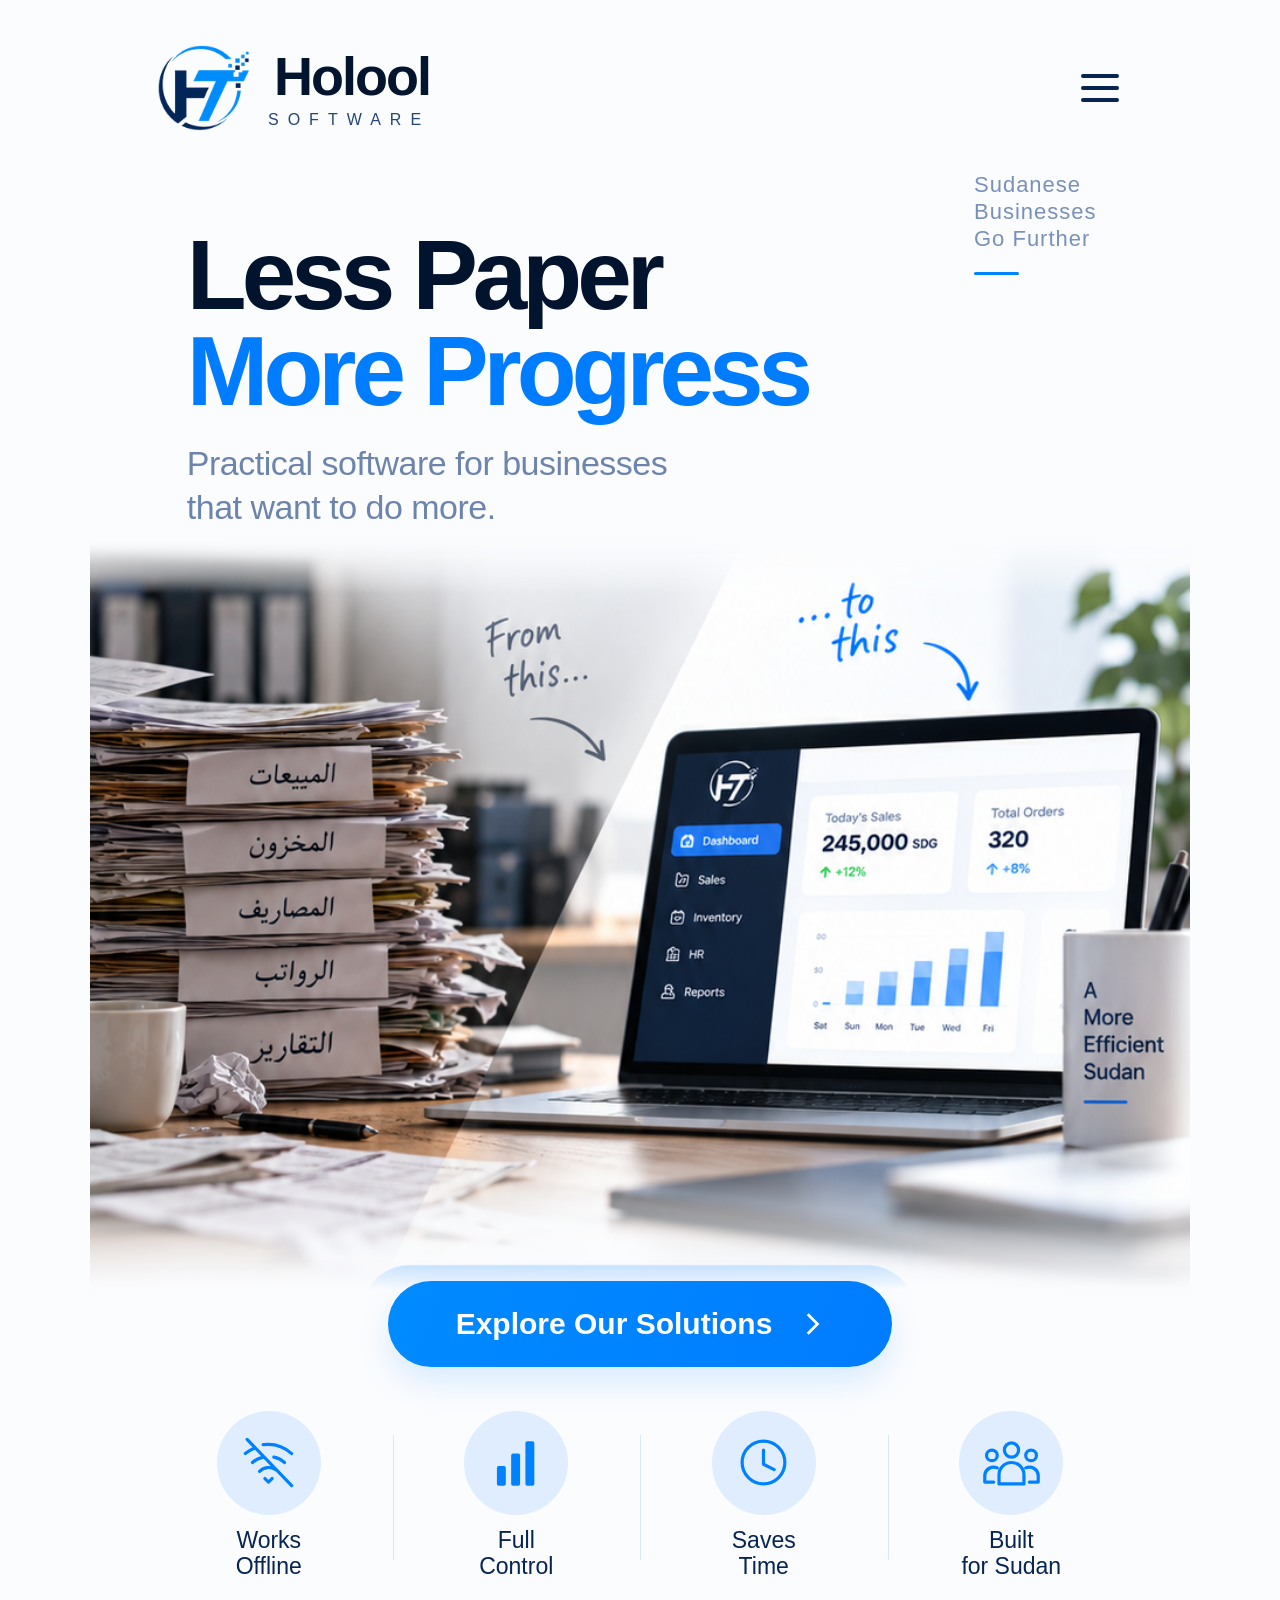
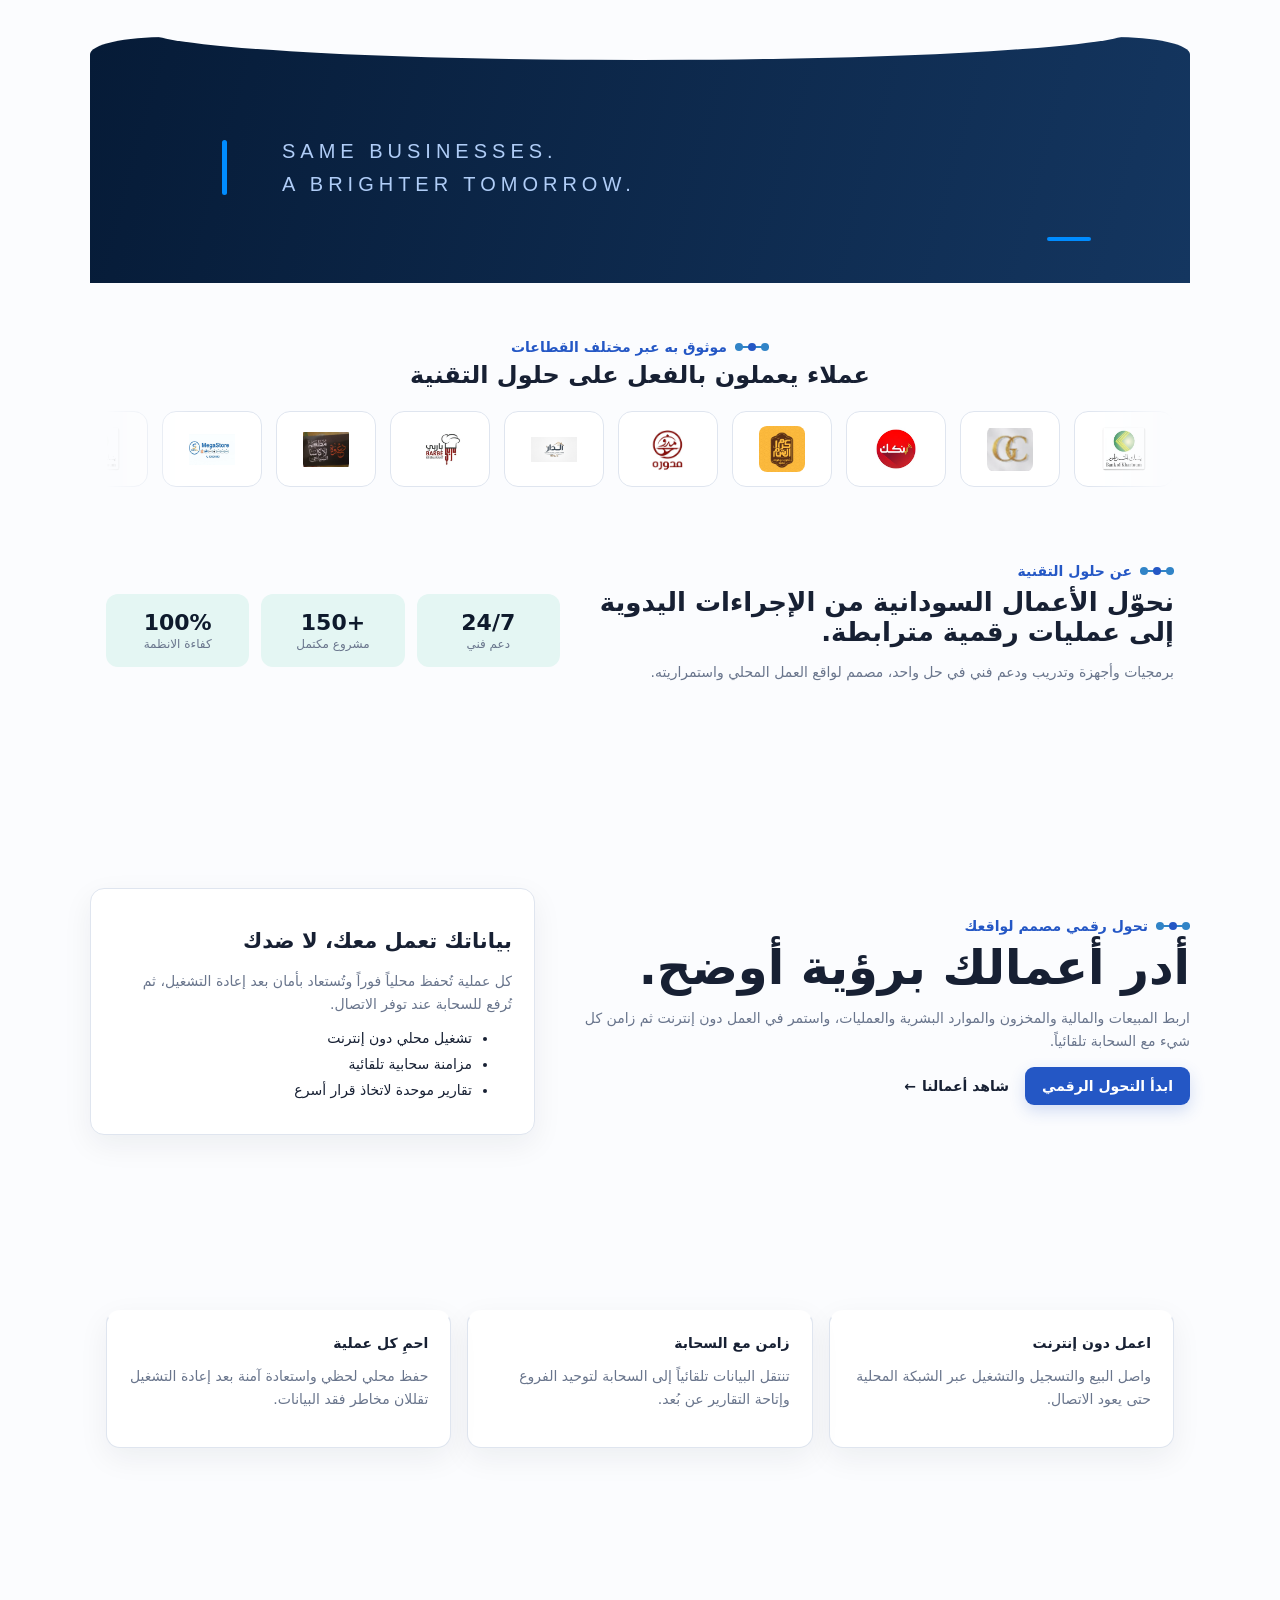
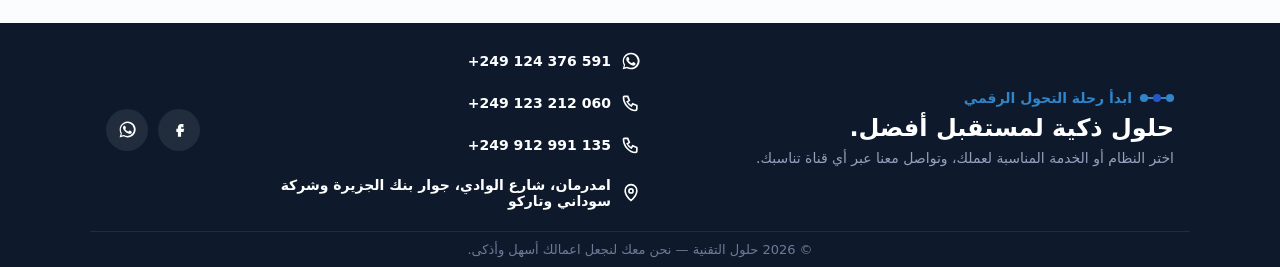
==== commit e7a1d9a8: "Redesign homepage and add About Us placeholder" ====
--- a/index.html
+++ b/index.html
@@ -7,7 +7,7 @@
   <meta name="description" content="حلول تقنية للتحول الرقمي في السودان: أنظمة تعمل محلياً دون إنترنت، تحفظ البيانات بأمان، وتتزامن تلقائياً مع السحابة.">
   <title>حلول التقنية</title>
   <link rel="icon" type="image/png" sizes="128x128" href="icon-web.png">
-  <link rel="stylesheet" href="style.css">
+  <link rel="stylesheet" href="style.css"><link rel="stylesheet" href="home.css">
   <script type="text/javascript">
     (function(c,l,a,r,i,t,y){
       c[a]=c[a]||function(){(c[a].q=c[a].q||[]).push(arguments)};
@@ -18,21 +18,27 @@
 </head>
 <body>
   <header id="siteHeader">
-    <a class="brand" href="#home" aria-label="حلول التقنية — الرئيسية"><img src="logo-web.png" width="205" height="160" alt="حلول التقنية" fetchpriority="high"></a>
-    <nav id="siteNav"><a id="navHomeLink" href="#home">الرئيسية</a><a id="navServicesLink" href="#services">الحلول</a><a class="btn" href="#contact">تواصل معنا</a> </nav>
+    <a class="brand" href="#home" aria-label="حلول التقنية — الرئيسية"><img src="icon-web.png" width="100" height="100" alt="" fetchpriority="high"><span class="brand-wordmark" lang="en">Holool<small>SOFTWARE</small></span></a>
+    <nav id="siteNav"><a id="navHomeLink" href="#home">الرئيسية</a><a id="navServicesLink" href="#services">الحلول</a><a href="#about-us">من نحن</a><a class="btn" href="#contact">تواصل معنا</a> </nav>
     <button id="navToggle" aria-label="تبديل القائمة" aria-expanded="false" aria-controls="siteNav">  <span></span><span></span><span></span></button>
   </header>
   <main>
     <div class="page active" data-page="home">
-      <section id="home" class="hero">
-      <div class="hero-glow" aria-hidden="true"></div>
-      <div class="hero-copy">  <span class="eyebrow"><i class="node-glyph" aria-hidden="true"></i>شريكك في التحول الرقمي</span>  <h1>حوّل أعمالك رقمياً.<span class="hero-highlight"> واستمر بلا انقطاع</span>.</h1>  <p>أنظمة أعمال مترابطة تعمل محلياً عند انقطاع الإنترنت، تحفظ عملياتك بأمان، وتزامن بياناتك تلقائياً مع السحابة عند عودة الاتصال.</p>  <div class="hero-actions">    <a class="btn" href="#services">استكشف الأنظمة</a>    <a class="btn-ghost" href="#projects">شاهد أعمالنا <span aria-hidden="true">&larr;</span></a>  </div>  <p class="hero-trust">من التشغيل اليومي إلى القرار الإداري — بيانات أوضح، عمل أسرع، وتحكم من أي مكان.</p>
-      </div>
-      <div class="hero-visual" aria-hidden="true">
-        <svg class="hero-illustration" viewBox="0 0 520 480" xmlns="http://www.w3.org/2000/svg"> <path class="hero-connect" d="M62,72 C120,90 140,120 160,155"/> <path class="hero-connect" d="M458,72 C400,90 380,120 360,155"/> <path class="hero-connect" d="M62,408 C120,390 140,360 160,325"/> <path class="hero-connect" d="M458,408 C400,390 380,360 360,325"/> <g style="color:var(--primary)">  <rect x="30" y="40" width="64" height="64" rx="18" fill="var(--surface)" stroke="var(--border)" stroke-width="1.5"/>  <g transform="translate(30,40)">    <path d="M18 22 L20 12 a8 8 0 0 1 16 0 L38 22" fill="none" stroke="currentColor" stroke-width="3" stroke-linecap="round"/>    <rect x="12" y="22" width="32" height="30" rx="4" fill="none" stroke="currentColor" stroke-width="3"/>  </g> </g> <g style="color:var(--accent)">    <rect x="426" y="40" width="64" height="64" rx="18" fill="var(--surface)" stroke="var(--border)" stroke-width="1.5"/>    <g transform="translate(426,40)">      <circle cx="32" cy="24" r="9" fill="none" stroke="currentColor" stroke-width="3"/>      <path d="M14 50c0-11 8-18 18-18s18 7 18 18" fill="none" stroke="currentColor" stroke-width="3" stroke-linecap="round"/>    </g>  </g> <g style="color:var(--dark)">  <rect x="30" y="376" width="64" height="64" rx="18" fill="var(--surface)" stroke="var(--border)" stroke-width="1.5"/>  <g transform="translate(30,376)">    <path d="M32 14 L50 24 L50 44 L32 54 L14 44 L14 24 Z" fill="none" stroke="currentColor" stroke-width="3" stroke-linejoin="round"/>    <path d="M14 24 L32 34 L50 24 M32 34 L32 54" stroke="currentColor" stroke-width="3" fill="none" stroke-linecap="round" stroke-linejoin="round"/>  </g></g> <g style="color:var(--primary)">  <rect x="426" y="376" width="64" height="64" rx="18" fill="var(--surface)" stroke="var(--border)" stroke-width="1.5"/>  <g transform="translate(426,376)">    <rect x="14" y="30" width="8" height="20" fill="currentColor"/>    <rect x="28" y="18" width="8" height="32" fill="currentColor"/>    <rect x="42" y="24" width="8" height="26" fill="currentColor"/>  </g></g> <g class="hero-hub-shadow">  <rect x="160" y="155" width="200" height="170" rx="22" fill="var(--surface)" stroke="var(--border)" stroke-width="1.5"/></g> <circle cx="178" cy="175" r="4" fill="var(--border)"/> <circle cx="190" cy="175" r="4" fill="var(--border)"/> <circle cx="202" cy="175" r="4" fill="var(--border)"/> <line x1="170" y1="190" x2="350" y2="190" stroke="var(--border)" stroke-width="1.5"/> <rect x="190" y="255" width="18" height="35" rx="4" fill="var(--primary-soft)"/> <rect x="220" y="230" width="18" height="60" rx="4" fill="var(--accent)"/> <rect x="250" y="245" width="18" height="45" rx="4" fill="var(--primary-soft)"/> <rect x="280" y="215" width="18" height="75" rx="4" fill="var(--primary)"/> <path d="M199,258 L229,225 L259,240 L289,205" fill="none" stroke="var(--accent)" stroke-width="3" stroke-linecap="round" stroke-linejoin="round"/>
-          <circle cx="199" cy="258" r="4" fill="var(--surface)" stroke="var(--accent)" stroke-width="2.5"/><circle cx="229" cy="225" r="4" fill="var(--surface)" stroke="var(--accent)" stroke-width="2.5"/><circle cx="259" cy="240" r="4" fill="var(--surface)" stroke="var(--accent)" stroke-width="2.5"/><circle cx="289" cy="205" r="4" fill="var(--surface)" stroke="var(--accent)" stroke-width="2.5"/><circle cx="182" cy="303" r="6" fill="var(--accent-soft)"/> <path d="M179,303 l2,3 l4,-6" stroke="var(--accent)" stroke-width="2" fill="none" stroke-linecap="round" stroke-linejoin="round"/> <rect x="196" y="300" width="90" height="6" rx="3" fill="var(--border)"/> <circle cx="182" cy="318" r="6" fill="var(--accent-soft)"/> <path d="M179,318 l2,3 l4,-6" stroke="var(--accent)" stroke-width="2" fill="none" stroke-linecap="round" stroke-linejoin="round"/> <rect x="196" y="315" width="70" height="6" rx="3" fill="var(--border)"/> <circle cx="120" cy="230" r="3" fill="var(--accent)" opacity="0.5"/> <circle cx="400" cy="300" r="3" fill="var(--primary)" opacity="0.5"/> <circle cx="260" cy="70" r="3" fill="var(--accent)" opacity="0.4"/>
-        </svg>
-      </div>
+      <section id="home" class="progress-home" lang="en" aria-labelledby="progressTitle">
+        <div class="progress-heading">
+          <div class="progress-kicker">Sudanese<br>Businesses<br>Go Further</div>
+          <h1 id="progressTitle">Less Paper<span>More Progress</span></h1>
+          <p>Practical software for businesses<br>that want to do more.</p>
+        </div>
+        <div class="progress-scene"><img src="imgs/home-reference.png" width="941" height="1672" fetchpriority="high" alt="From stacks of sales, inventory, expenses, payroll and report paperwork to an organized Holool business dashboard on a laptop."></div>
+        <div class="progress-action"><a class="progress-cta" href="#services">Explore Our Solutions<svg viewBox="0 0 24 24" fill="none" stroke="currentColor" stroke-width="2.5" aria-hidden="true"><path d="m9 3 9 9-9 9"/></svg></a></div>
+        <ul class="progress-benefits" aria-label="Why Holool">
+          <li><span class="benefit-icon"><svg viewBox="0 0 32 32" aria-hidden="true"><path d="m4 3 25 26M3 11a20 20 0 0 1 5-3m5-2a20 20 0 0 1 16 5M7 16a13 13 0 0 1 6-3m6 0a13 13 0 0 1 6 3M11 21a7 7 0 0 1 9-1m-6 5 2 2 2-2"/></svg></span>Works<br>Offline</li>
+          <li><span class="benefit-icon"><svg viewBox="0 0 32 32" aria-hidden="true"><rect x="5" y="18" width="5" height="11" rx="1" fill="currentColor" stroke="none"/><rect x="13" y="11" width="5" height="18" rx="1" fill="currentColor" stroke="none"/><rect x="21" y="4" width="5" height="25" rx="1" fill="currentColor" stroke="none"/></svg></span>Full<br>Control</li>
+          <li><span class="benefit-icon"><svg viewBox="0 0 32 32" aria-hidden="true"><circle cx="16" cy="16" r="12"/><path d="M16 9v8l6 3"/></svg></span>Saves<br>Time</li>
+          <li><span class="benefit-icon"><svg viewBox="0 0 32 32" aria-hidden="true"><circle cx="16" cy="9" r="4"/><circle cx="5" cy="12" r="3"/><circle cx="27" cy="12" r="3"/><path d="M9 28v-5a7 7 0 0 1 14 0v5ZM8 19a5 5 0 0 0-7 4v4h5m18-8a5 5 0 0 1 7 4v4h-5"/></svg></span>Built<br>for Sudan</li>
+        </ul>
+        <div class="progress-promise"><p>SAME BUSINESSES.<br>A BRIGHTER TOMORROW.</p></div>
       </section>
       <section class="marquee-section reveal" aria-labelledby="clientsTitle">
         <span class="eyebrow center"><i class="node-glyph" aria-hidden="true"></i>موثوق به عبر مختلف القطاعات</span>
@@ -134,6 +140,14 @@
         <div class="package-grid" id="packageGrid"></div>
       </section>--> 
     </div>
+    <div class="page" data-page="about-us">
+      <section id="about-us" class="about-placeholder" aria-labelledby="aboutUsTitle">
+        <span class="eyebrow" lang="en" dir="ltr">ABOUT US</span>
+        <h1 id="aboutUsTitle">من نحن</h1>
+        <p>قريباً — نشارككم المزيد عن حلول التقنية.</p>
+        <a class="btn" href="#home">العودة إلى الرئيسية</a>
+      </section>
+    </div>
     <div class="page product-page" data-page="product" id="productPage" aria-live="polite"></div>
   </main>
   <footer id="contact">
--- a/home.css
+++ b/home.css
@@ -0,0 +1,53 @@
+/* The reference composition, with real, selectable text and controls. */
+.about-placeholder{min-height:55vh;display:flex;flex-direction:column;align-items:center;justify-content:center;text-align:center;padding:56px 20px 80px}
+.about-placeholder h1{font-size:clamp(36px,6vw,64px);color:#03142f;margin:16px 0}
+.about-placeholder p{font-size:18px;line-height:1.7;color:#6d84ac;margin:0 0 28px}
+.about-placeholder .btn{border-radius:100px;padding:14px 28px;background:#007cff}
+body{background:#fbfcfe}
+#siteHeader{position:relative;direction:ltr;max-width:1100px;margin:0 auto;padding:38px 64px 24px;background:transparent;border-radius:0;backdrop-filter:none;box-shadow:none}
+#siteHeader .brand{gap:14px;color:#03142f}
+#siteHeader .brand img{width:100px;height:100px;object-fit:contain}
+.brand-wordmark{display:flex;flex-direction:column;font:700 54px/1 Arial,sans-serif;letter-spacing:-2px}
+.brand-wordmark small{margin-top:9px;font:400 16px/1 Arial,sans-serif;letter-spacing:9px;color:#254579}
+#navToggle{display:flex;width:52px;height:52px;gap:8px;padding:7px}
+#navToggle span{width:38px;height:4px;border-radius:4px;background:#092451}
+#navToggle.open span:nth-child(1){transform:translateY(12px) rotate(45deg)}
+#navToggle.open span:nth-child(3){transform:translateY(-12px) rotate(-45deg)}
+#siteNav{display:none;position:absolute;top:125px;right:60px;left:auto;width:240px;padding:24px;background:white;border:1px solid #e4ebf5;border-radius:18px;box-shadow:0 18px 50px #0a27521a;direction:rtl;z-index:60}
+#siteNav.open{display:flex;flex-direction:column;align-items:stretch;gap:18px}
+main{max-width:1100px;padding:0;margin:auto}
+.progress-home{direction:ltr;text-align:left;color:#02132d;overflow:hidden;font-family:Arial,Helvetica,sans-serif}
+.progress-heading{position:relative;padding:44px 8.8% 0;z-index:2}
+.progress-heading h1{margin:0;font:800 clamp(48px,8.8vw,98px)/.98 Arial,Helvetica,sans-serif;letter-spacing:-5px}
+.progress-heading h1 span{display:block;color:#007cff;white-space:nowrap}
+.progress-heading p{font-size:clamp(20px,3.2vw,34px);line-height:1.3;color:#6d84ac;margin:22px 0 0;letter-spacing:-.5px}
+.progress-kicker{position:absolute;right:8.5%;top:0;font-size:22px;line-height:1.22;letter-spacing:1px;color:#7890ba}
+.progress-kicker::after{content:"";display:block;width:45px;height:3px;background:#0085ff;margin-top:20px;border-radius:3px}
+.progress-scene{position:relative;width:100%;aspect-ratio:941/640;overflow:hidden;margin-top:10px;mask-image:linear-gradient(transparent,#000 7%,#000 84%,transparent);-webkit-mask-image:linear-gradient(transparent,#000 7%,#000 84%,transparent)}
+.progress-scene img{display:block;position:absolute;width:100%;max-width:none;height:auto;top:0;left:0;transform:translateY(-29.3%)}
+.progress-action{position:relative;display:flex;justify-content:center;margin:-9px 0 44px;z-index:2}
+.progress-cta{display:inline-flex;align-items:center;justify-content:center;gap:26px;padding:26px 68px;background:linear-gradient(110deg,#008bff,#007cff);border-radius:100px;color:white;font-size:30px;font-weight:600;text-decoration:none;box-shadow:0 15px 32px #0085ff24;transition:background .2s,transform .2s}
+.progress-cta:hover{background:#0068dc;transform:translateY(-3px)}
+.progress-cta svg{width:26px;height:26px}
+.progress-benefits{display:grid;grid-template-columns:repeat(4,1fr);margin:0 5% 58px;padding:0;list-style:none}
+.progress-benefits li{position:relative;text-align:center;font-size:23px;line-height:1.15;color:#072454}
+.progress-benefits li+li::before{content:"";position:absolute;left:0;top:24px;height:125px;width:1px;background:#d9e7fc}
+.benefit-icon{display:flex;align-items:center;justify-content:center;width:104px;height:104px;border-radius:50%;background:#e0edff;color:#0082ff;margin:0 auto 12px}
+.benefit-icon svg{width:57px;height:57px;fill:none;stroke:currentColor;stroke-width:1.8;stroke-linecap:round;stroke-linejoin:round}
+.progress-promise{position:relative;isolation:isolate;min-height:235px;padding:80px 12% 64px;background:linear-gradient(105deg,#061b37,#143660);color:#b0cdf7;border-radius:7% 7% 0 0;overflow:hidden}
+.progress-promise::before{content:"";position:absolute;top:-37px;left:5%;width:90%;height:60px;background:#fbfcfe;border-radius:0 0 50% 50%;z-index:-1}
+.progress-promise p{position:relative;padding-left:60px;margin:18px 0;font-size:20px;line-height:1.65;letter-spacing:5px}
+.progress-promise p::before{content:"";position:absolute;left:0;top:5px;width:5px;height:55px;background:#008cff;border-radius:4px}
+
+.progress-promise::after{content:"";position:absolute;right:9%;bottom:42px;width:44px;height:4px;background:#008cff;border-radius:3px}
+.page[data-page="home"]>.reveal,.page[data-page="home"]>.projects{margin-top:40px}
+.page:not([data-page="home"]){padding:24px 16px}
+@media(min-width:1100px){.progress-heading{padding-top:65px}.progress-heading h1{font-size:98px}.progress-kicker{top:10px}.progress-scene{margin-top:12px}}
+@media(max-width:600px){
+ #siteHeader{padding:22px 6% 18px}#siteHeader .brand{gap:6px}#siteHeader .brand img{width:56px;height:56px}.brand-wordmark{font-size:32px;letter-spacing:-1px}.brand-wordmark small{font-size:9px;letter-spacing:5.3px;margin-top:6px}
+ #navToggle{width:38px;height:38px;gap:5px;padding:5px}#navToggle span{width:28px;height:3px}#navToggle.open span:nth-child(1){transform:translateY(8px) rotate(45deg)}#navToggle.open span:nth-child(3){transform:translateY(-8px) rotate(-45deg)}#siteNav{top:85px;right:6%}
+ .progress-heading{padding:40px 8.8% 0}.progress-heading h1{font-size:clamp(34px,9.1vw,55px);letter-spacing:-2px}.progress-heading p{font-size:clamp(16px,3.25vw,20px);margin-top:14px}.progress-kicker{top:0;right:9%;font-size:11px;letter-spacing:.4px}.progress-kicker::after{width:23px;height:2px;margin-top:8px}
+ .progress-scene{margin-top:6px}.progress-action{margin:-3px 0 22px}.progress-cta{font-size:16px;gap:16px;padding:16px 32px}.progress-cta svg{width:18px;height:18px}
+ .progress-benefits{margin:0 4% 28px}.progress-benefits li{font-size:14px}.benefit-icon{width:60px;height:60px;margin-bottom:8px}.benefit-icon svg{width:34px;height:34px}.progress-benefits li+li::before{top:13px;height:74px}
+ .progress-promise{min-height:135px;padding:37px 11% 28px}.progress-promise p{font-size:10px;letter-spacing:2.5px;padding-left:29px;line-height:1.8}.progress-promise p::before{width:3px;height:30px;top:2px}.progress-promise::after{height:2px;width:23px;bottom:24px}.progress-promise::before{top:-44px}
+}
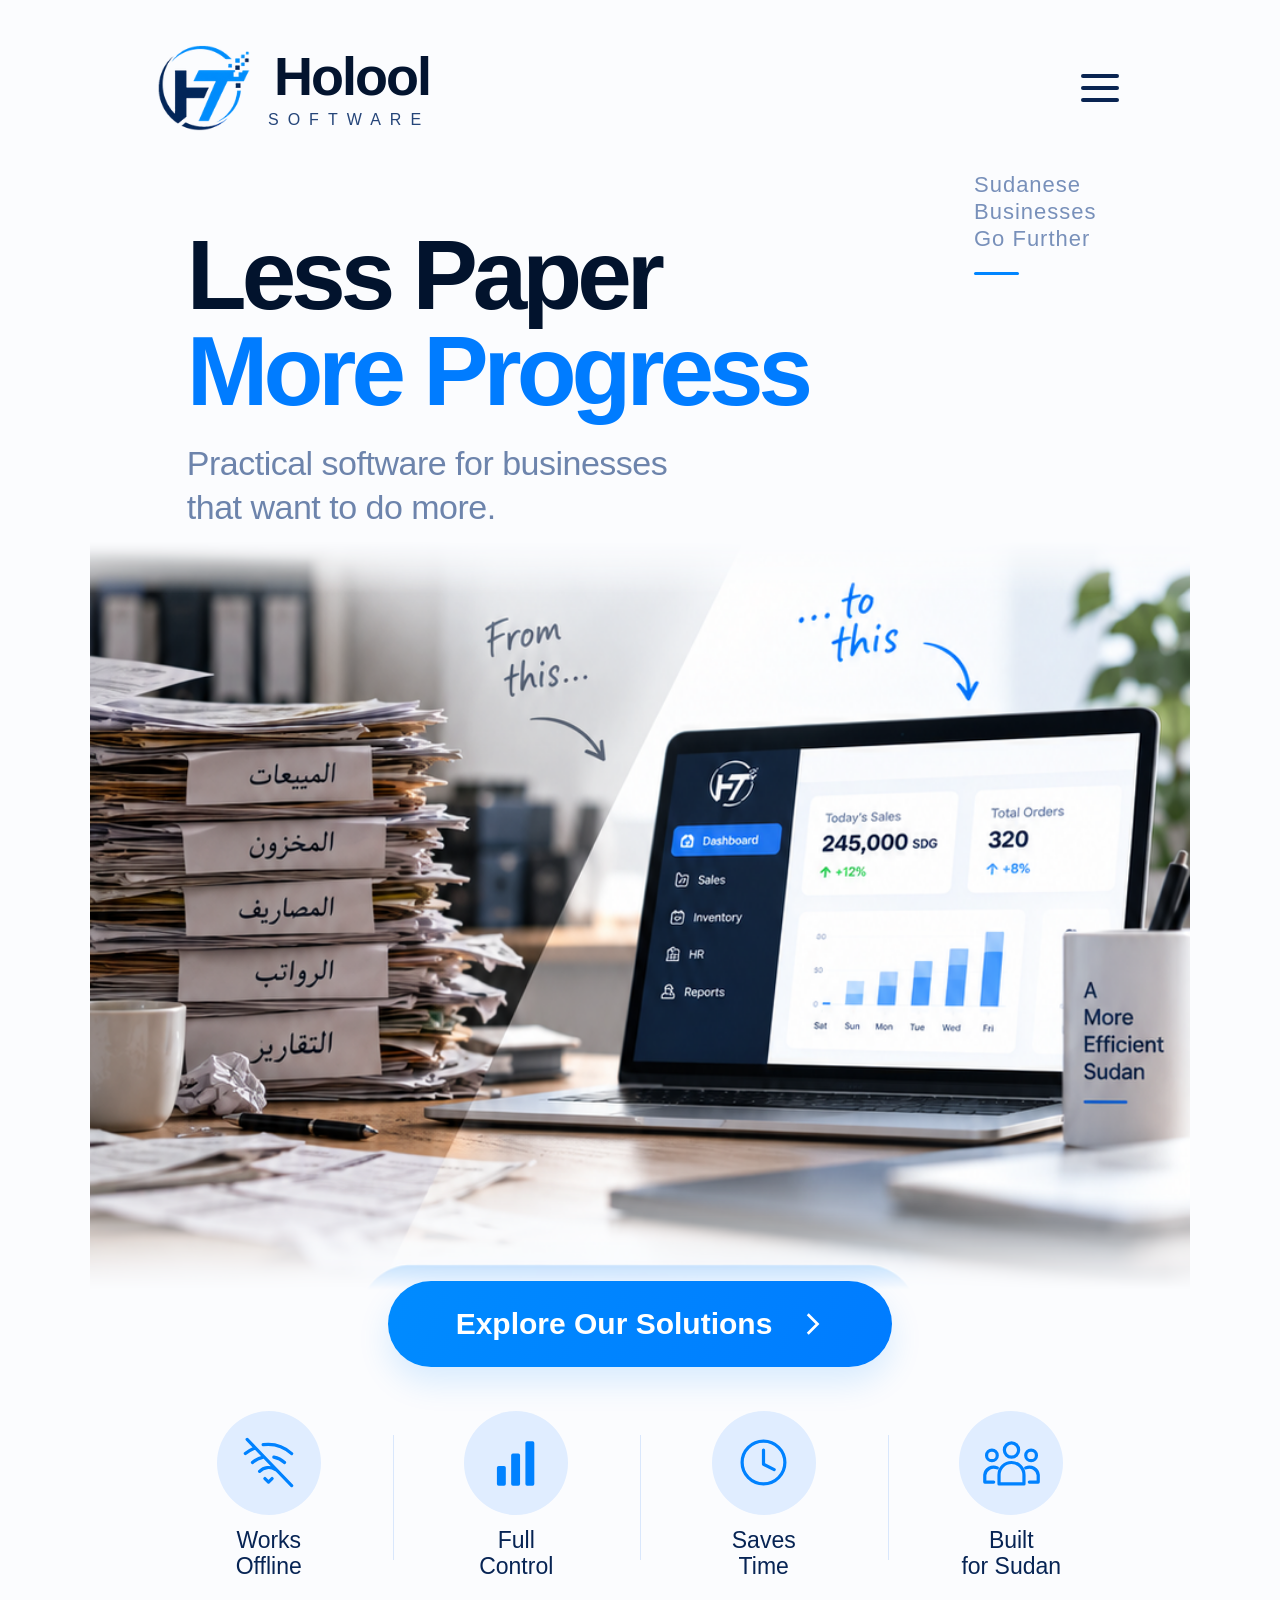
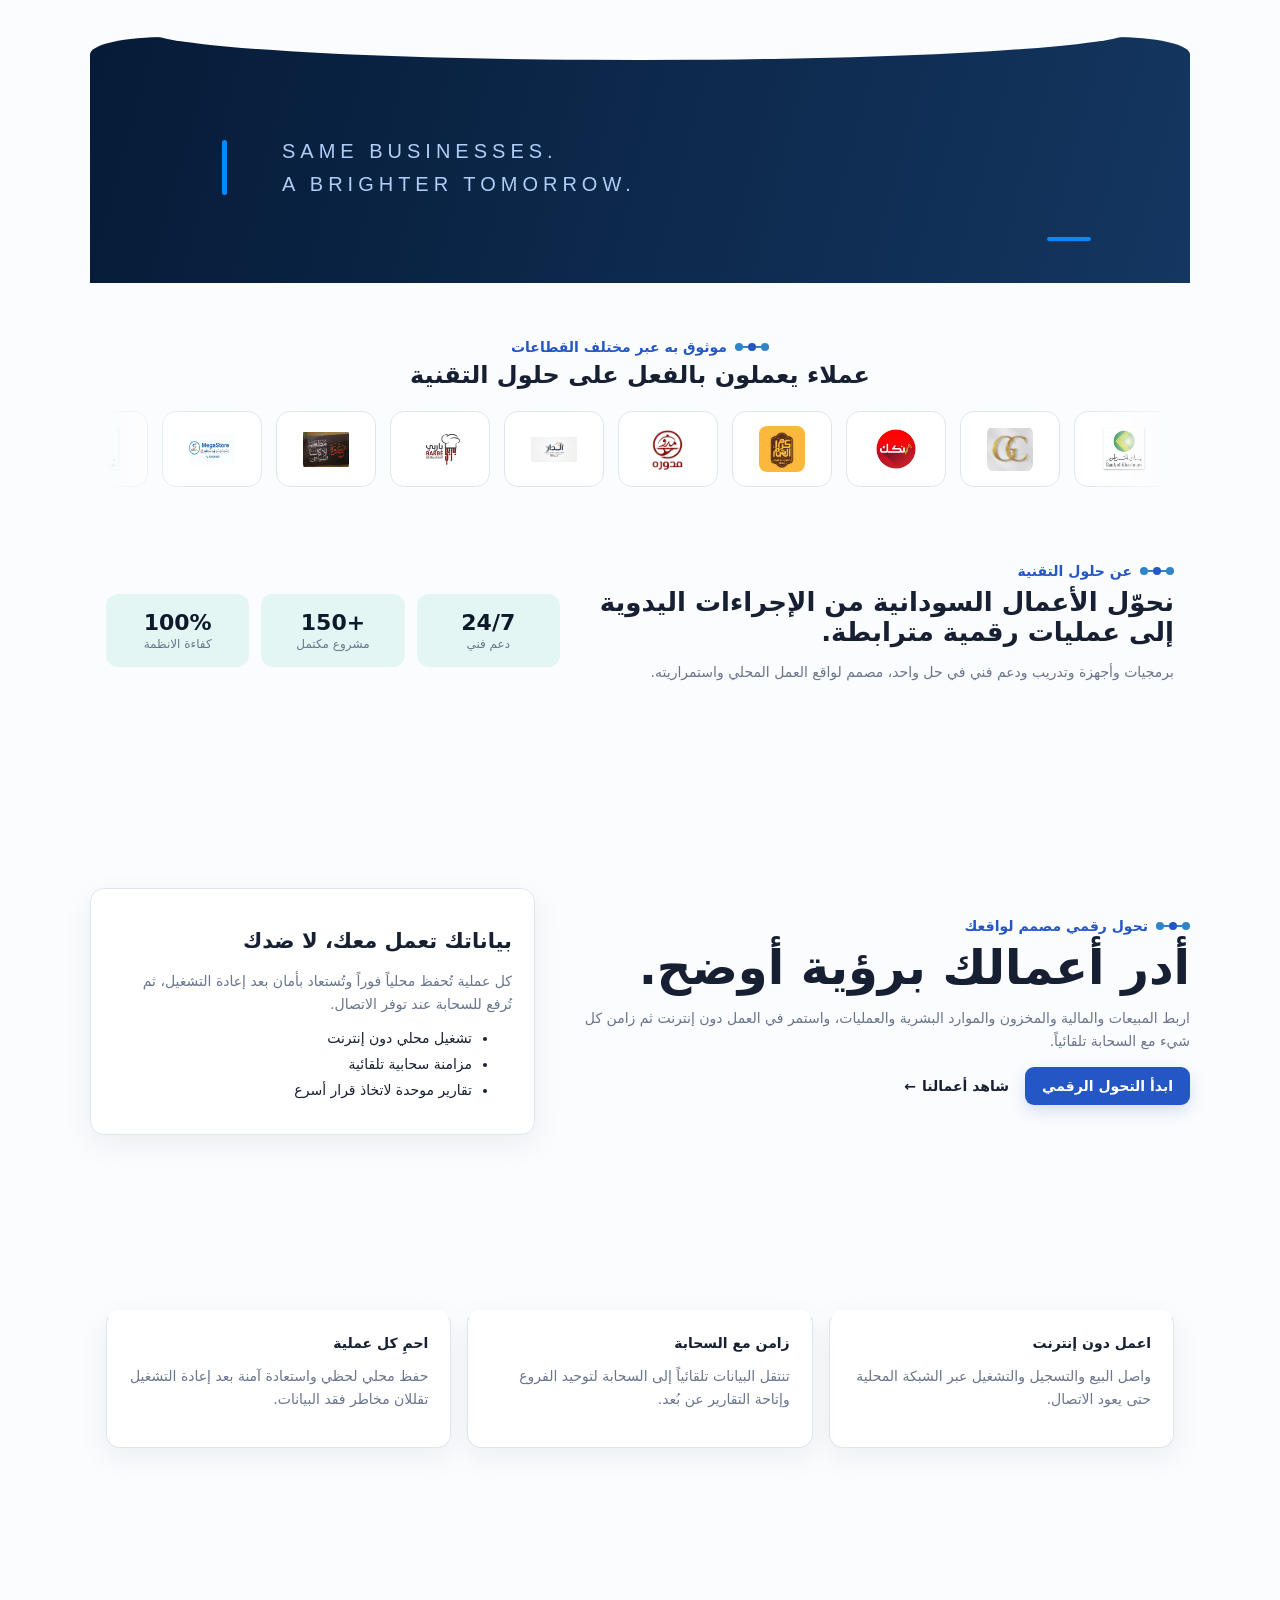
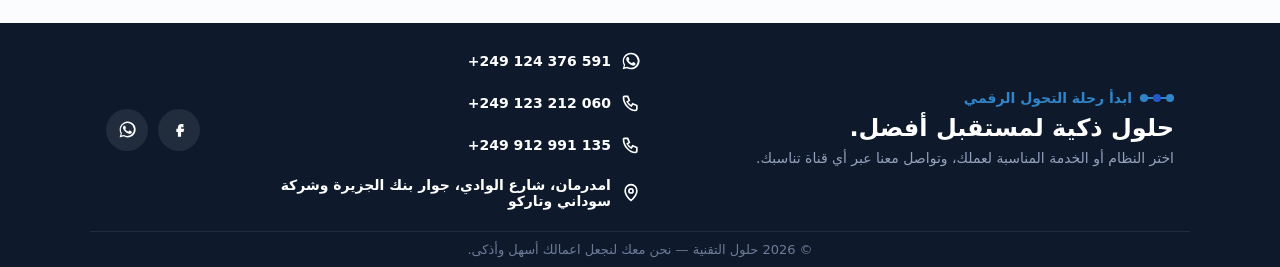
==== commit 9aaae28f: "Add bilingual About Us page" ====
--- a/index.html
+++ b/index.html
@@ -141,11 +141,99 @@
       </section>--> 
     </div>
     <div class="page" data-page="about-us">
-      <section id="about-us" class="about-placeholder" aria-labelledby="aboutUsTitle">
-        <span class="eyebrow" lang="en" dir="ltr">ABOUT US</span>
-        <h1 id="aboutUsTitle">من نحن</h1>
-        <p>قريباً — نشارككم المزيد عن حلول التقنية.</p>
-        <a class="btn" href="#home">العودة إلى الرئيسية</a>
+      <section id="about-us" class="about-page" aria-labelledby="aboutUsTitle">
+        <div class="about-hero">
+          <span class="eyebrow" lang="en" dir="ltr"><i class="node-glyph" aria-hidden="true"></i>ABOUT US · من نحن</span>
+          <h1 id="aboutUsTitle">نبني البنية الرقمية<br><span>للأعمال والمستقبل.</span></h1>
+          <p lang="en" dir="ltr">We build the digital infrastructure for business—and for the future.</p>
+        </div>
+
+        <div class="about-languages">
+          <article class="about-language" lang="ar" dir="rtl" aria-labelledby="aboutArabicTitle">
+            <span class="language-label">العربية</span>
+            <h2 id="aboutArabicTitle">من نحن</h2>
+            <p><strong>حلول التقنية للأنظمة الرقمية والبرمجيات</strong> شركة تقنية سودانية برؤية عالمية، متخصصة في بناء المنصات الرقمية، الأنظمة المؤسسية، الحلول الحكومية، الأنظمة المالية والمصرفية، والمنتجات التقنية المبتكرة.</p>
+            <p>نحن لا نكتفي بتطوير برامج جاهزة، بل نعمل على تصميم وبناء منظومات رقمية متكاملة من الصفر، تبدأ من الفكرة ودراسة الاحتياج، مرورًا بالتحليل والهندسة والتطوير والربط والتكامل، وحتى التشغيل والتوسع والدعم المستمر.</p>
+            <p>تشمل حلولنا تطوير المنصات الرقمية واسعة النطاق، الأنظمة الحكومية، أنظمة المؤسسات والشركات الكبرى، الأنظمة المالية والمصرفية، منصات الدفع والخدمات الإلكترونية، أنظمة إدارة الأعمال، أنظمة ERP وPOS، تطبيقات الويب والموبايل، قواعد البيانات، أنظمة التقارير والتحليلات، واجهات الربط API، وأنظمة الأتمتة والتحول الرقمي.</p>
+            <p>كما نعمل على ابتكار حلول تقنية جديدة لمعالجة تحديات حقيقية في قطاعات المال والأعمال، الحكومة، التعليم، الصحة، النقل، التجارة، الخدمات، الصناعة والاتصالات.</p>
+            <p>في حلول التقنية ننظر إلى كل مشروع باعتباره بنية رقمية متكاملة، وليس مجرد برنامج. لذلك نركز على الأمان، قابلية التوسع، تكامل الأنظمة، سهولة الاستخدام، استمرارية الأعمال، وتحويل البيانات إلى قرارات ذكية.</p>
+          </article>
+
+          <article class="about-language about-language-en" lang="en" dir="ltr" aria-labelledby="aboutEnglishTitle">
+            <span class="language-label">ENGLISH</span>
+            <h2 id="aboutEnglishTitle">Who We Are</h2>
+            <p><strong>Holool Technology for Digital Systems and Software</strong> is a Sudanese technology company with a global vision. We specialize in building digital platforms, enterprise systems, government solutions, financial and banking systems, and innovative technology products.</p>
+            <p>We go beyond developing off-the-shelf software. We design and build integrated digital ecosystems from the ground up—from concept development and needs assessment to analysis, engineering, development, connectivity, integration, deployment, scaling, and ongoing support.</p>
+            <p>Our solutions include large-scale digital platforms, government systems, systems for enterprises and major corporations, financial and banking systems, digital payment and e-service platforms, business management systems, ERP and POS solutions, web and mobile applications, databases, reporting and analytics systems, APIs, automation, and digital transformation solutions.</p>
+            <p>We also create new technology solutions that address real-world challenges across finance and business, government, education, healthcare, transportation, commerce, services, industry, and telecommunications.</p>
+            <p>At Holool Technology, we see every project as an integrated digital infrastructure—not simply a piece of software. That is why we focus on security, scalability, systems integration, ease of use, business continuity, and turning data into intelligent decisions.</p>
+          </article>
+        </div>
+
+        <div class="about-pillars">
+          <article lang="ar" dir="rtl">
+            <span class="pillar-number" aria-hidden="true">01</span>
+            <h2>رؤيتنا</h2>
+            <p>أن تصبح حلول التقنية الشركة التقنية الأولى في السودان وإحدى الشركات التقنية المؤثرة عالميًا، وأن نساهم في بناء جيل جديد من المنصات والأنظمة الرقمية القادرة على خدمة ملايين المستخدمين والمؤسسات.</p>
+          </article>
+          <article lang="en" dir="ltr">
+            <span class="pillar-number" aria-hidden="true">VISION</span>
+            <h2>Our Vision</h2>
+            <p>To become Sudan’s leading technology company and an influential global technology enterprise, helping build a new generation of digital platforms and systems capable of serving millions of users and organizations.</p>
+          </article>
+          <article lang="ar" dir="rtl">
+            <span class="pillar-number" aria-hidden="true">02</span>
+            <h2>رسالتنا</h2>
+            <p>بناء تكنولوجيا حقيقية تصنع فرقًا، وتمكين الحكومات والمؤسسات والشركات من الانتقال إلى اقتصاد وإدارة وخدمات رقمية أكثر ذكاءً وكفاءة وأمانًا.</p>
+          </article>
+          <article lang="en" dir="ltr">
+            <span class="pillar-number" aria-hidden="true">MISSION</span>
+            <h2>Our Mission</h2>
+            <p>To build meaningful technology that makes a difference and empower governments, institutions, and businesses to transition to smarter, more efficient, and more secure digital economies, operations, and services.</p>
+          </article>
+        </div>
+
+        <section class="about-build" aria-labelledby="whatWeBuildTitle">
+          <div class="about-build-heading">
+            <span class="eyebrow"><i class="node-glyph" aria-hidden="true"></i>قدرات متكاملة</span>
+            <h2 id="whatWeBuildTitle">ما الذي نصنعه؟</h2>
+            <p lang="en" dir="ltr">What We Build</p>
+          </div>
+          <div class="about-tags" aria-label="ما الذي تصنعه حلول التقنية">
+            <span>منصات عالمية <small lang="en">Global Platforms</small></span>
+            <span>أنظمة حكومية <small lang="en">Government Systems</small></span>
+            <span>أنظمة مصرفية ومالية <small lang="en">Banking &amp; Financial Systems</small></span>
+            <span>أنظمة مؤسسات <small lang="en">Enterprise Systems</small></span>
+            <span>حلول دفع رقمية <small lang="en">Digital Payments</small></span>
+            <span>تطبيقات ومواقع <small lang="en">Apps &amp; Websites</small></span>
+            <span>أنظمة أعمال <small lang="en">Business Systems</small></span>
+            <span>بنية رقمية متكاملة <small lang="en">Integrated Digital Infrastructure</small></span>
+            <span>حلول مبتكرة <small lang="en">Innovative Solutions</small></span>
+          </div>
+        </section>
+
+        <section class="about-manifesto" aria-label="رسالة حلول التقنية">
+          <div lang="ar" dir="rtl">
+            <p>نحن لا نبيع برنامجًا فقط.</p>
+            <h2>نحن نبني البنية الرقمية للأعمال والمؤسسات والمستقبل.</h2>
+            <strong>حلول التقنية — من السودان إلى العالم. <span aria-hidden="true">🌍</span></strong>
+          </div>
+          <div lang="en" dir="ltr">
+            <p>We do more than sell software.</p>
+            <h2>We build the digital infrastructure for businesses, institutions, and the future.</h2>
+            <strong>Holool Technology—from Sudan to the world. <span aria-hidden="true">🌍</span></strong>
+          </div>
+          <footer>
+            <span lang="en" dir="ltr">Innovation. Technology. Digital Transformation.</span>
+            <span lang="ar" dir="rtl">نعم للتحول الرقمي في السودان <span aria-hidden="true">🇸🇩</span></span>
+            <span lang="en" dir="ltr">Yes to digital transformation in Sudan. <span aria-hidden="true">🇸🇩</span></span>
+          </footer>
+        </section>
+
+        <div class="about-actions">
+          <a class="btn" href="#contact">تواصل معنا · Contact Us</a>
+          <a class="btn-ghost" href="#home">العودة إلى الرئيسية <span aria-hidden="true">←</span></a>
+        </div>
       </section>
     </div>
     <div class="page product-page" data-page="product" id="productPage" aria-live="polite"></div>
--- a/home.css
+++ b/home.css
@@ -1,8 +1,43 @@
-/* The reference composition, with real, selectable text and controls. */
-.about-placeholder{min-height:55vh;display:flex;flex-direction:column;align-items:center;justify-content:center;text-align:center;padding:56px 20px 80px}
-.about-placeholder h1{font-size:clamp(36px,6vw,64px);color:#03142f;margin:16px 0}
-.about-placeholder p{font-size:18px;line-height:1.7;color:#6d84ac;margin:0 0 28px}
-.about-placeholder .btn{border-radius:100px;padding:14px 28px;background:#007cff}
+/* About Us — bilingual editorial layout. */
+.about-page{padding:34px 3% 80px;color:#03142f}
+.about-hero{position:relative;padding:68px 7% 72px;background:linear-gradient(130deg,#061b37,#123a69);border-radius:32px;overflow:hidden;color:#fff;text-align:right}
+.about-hero::before{content:"";position:absolute;width:420px;height:420px;left:-100px;bottom:-260px;border:1px solid #45a1ff66;border-radius:50%;box-shadow:0 0 0 70px #1888ff12,0 0 0 140px #1888ff0b}
+.about-hero::after{content:"";position:absolute;width:170px;height:4px;right:7%;bottom:38px;background:linear-gradient(90deg,#008cff,transparent);border-radius:4px}
+.about-hero>*{position:relative;z-index:1}
+.about-hero .eyebrow{color:#77bcff;letter-spacing:1.5px}
+.about-hero h1{max-width:820px;margin:20px 0 18px;font-size:clamp(42px,7vw,76px);line-height:1.06;letter-spacing:-2px}
+.about-hero h1 span{color:#49a4ff}
+.about-hero p{margin:0;font:400 clamp(17px,2.2vw,23px)/1.5 Arial,sans-serif;color:#bad6f4;text-align:left}
+.about-languages{display:grid;grid-template-columns:1fr 1fr;gap:0;margin:44px 0;background:#fff;border:1px solid #e0e9f5;border-radius:26px;box-shadow:0 18px 50px #0924510c;overflow:hidden}
+.about-language{padding:46px 44px}
+.about-language-en{border-right:1px solid #e0e9f5;background:#f8fbff}
+.language-label{display:inline-block;padding:6px 12px;border-radius:999px;background:#e7f2ff;color:#087ce7;font-size:11px;font-weight:800;letter-spacing:.1em}
+.about-language h2{margin:16px 0 24px;font-size:34px;color:#062147}
+.about-language p{margin:0 0 19px;color:#526b90;font-size:16px;line-height:1.95}
+.about-language p:last-child{margin-bottom:0}
+.about-language strong{color:#092b59}
+.about-pillars{display:grid;grid-template-columns:repeat(2,1fr);gap:18px;margin:44px 0}
+.about-pillars article{position:relative;min-height:255px;padding:34px;background:#fff;border:1px solid #dfe9f6;border-radius:22px;overflow:hidden;box-shadow:0 12px 35px #0924510a}
+.about-pillars article:nth-child(4n+1),.about-pillars article:nth-child(4n+2){border-top:4px solid #1689f5}
+.about-pillars article:nth-child(4n+3),.about-pillars article:nth-child(4n+4){border-top:4px solid #082957}
+.about-pillars h2{position:relative;margin:26px 0 12px;font-size:28px;color:#092b59}
+.about-pillars p{position:relative;margin:0;color:#5d7293;font-size:15.5px;line-height:1.85}
+.pillar-number{position:absolute;top:22px;inset-inline-end:28px;color:#dbe9fa;font:800 38px/1 Arial,sans-serif;letter-spacing:-1px}
+.about-build{display:grid;grid-template-columns:.75fr 1.4fr;gap:50px;align-items:start;margin:44px 0;padding:48px;background:#eef6ff;border-radius:26px}
+.about-build-heading h2{margin:13px 0 6px;font-size:36px;color:#062147}
+.about-build-heading>p{margin:0;color:#6682aa;font:600 17px/1.4 Arial,sans-serif}
+.about-tags{display:flex;flex-wrap:wrap;gap:12px}
+.about-tags span{display:flex;flex-direction:column;gap:4px;padding:13px 17px;background:#fff;border:1px solid #d9e8fa;border-radius:13px;color:#0a3265;font-weight:700;box-shadow:0 7px 20px #0c40750a}
+.about-tags small{color:#7190b8;font:400 11px/1.3 Arial,sans-serif}
+.about-manifesto{margin:44px 0 30px;background:#071d3c;border-radius:28px;color:#fff;overflow:hidden}
+.about-manifesto>div{display:grid;grid-template-columns:.55fr 1.5fr .9fr;gap:28px;align-items:center;padding:38px 44px;border-bottom:1px solid #ffffff14}
+.about-manifesto>div:nth-child(2){background:#ffffff05}
+.about-manifesto p{margin:0;color:#79baff;font-size:17px;font-weight:700}
+.about-manifesto h2{margin:0;font-size:24px;line-height:1.45}
+.about-manifesto strong{color:#bdd8f8;font-size:14px;line-height:1.6}
+.about-manifesto footer{max-width:none;margin:0;padding:24px 44px;display:flex;flex-wrap:wrap;justify-content:center;gap:16px 34px;background:#0a2b58;color:#b9d6fa;font-weight:700;letter-spacing:.02em;text-align:center}
+.about-actions{display:flex;justify-content:center;align-items:center;gap:16px;flex-wrap:wrap;padding-top:14px}
+.about-actions .btn{border-radius:999px;padding:14px 26px;background:#007cff}
 body{background:#fbfcfe}
 #siteHeader{position:relative;direction:ltr;max-width:1100px;margin:0 auto;padding:38px 64px 24px;background:transparent;border-radius:0;backdrop-filter:none;box-shadow:none}
 #siteHeader .brand{gap:14px;color:#03142f}
@@ -50,4 +85,9 @@
  .progress-scene{margin-top:6px}.progress-action{margin:-3px 0 22px}.progress-cta{font-size:16px;gap:16px;padding:16px 32px}.progress-cta svg{width:18px;height:18px}
  .progress-benefits{margin:0 4% 28px}.progress-benefits li{font-size:14px}.benefit-icon{width:60px;height:60px;margin-bottom:8px}.benefit-icon svg{width:34px;height:34px}.progress-benefits li+li::before{top:13px;height:74px}
  .progress-promise{min-height:135px;padding:37px 11% 28px}.progress-promise p{font-size:10px;letter-spacing:2.5px;padding-left:29px;line-height:1.8}.progress-promise p::before{width:3px;height:30px;top:2px}.progress-promise::after{height:2px;width:23px;bottom:24px}.progress-promise::before{top:-44px}
+ .about-page{padding:12px 0 56px}.about-hero{padding:46px 7% 58px;border-radius:22px}.about-hero h1{font-size:clamp(37px,11vw,52px);letter-spacing:-1px}.about-hero p{text-align:right}.about-languages{grid-template-columns:1fr;margin:24px 0;border-radius:20px}.about-language{padding:30px 24px}.about-language-en{border-right:0;border-top:1px solid #e0e9f5}.about-language h2{font-size:28px}.about-language p{font-size:15px;line-height:1.9}.about-pillars{grid-template-columns:1fr;gap:12px;margin:24px 0}.about-pillars article{min-height:auto;padding:28px 24px}.about-build{grid-template-columns:1fr;gap:26px;margin:24px 0;padding:30px 24px;border-radius:20px}.about-build-heading h2{font-size:30px}.about-tags{gap:9px}.about-tags span{width:100%}.about-manifesto{margin:24px 0;border-radius:20px}.about-manifesto>div{grid-template-columns:1fr;gap:12px;padding:30px 24px}.about-manifesto h2{font-size:21px}.about-manifesto footer{padding:22px 20px;gap:12px}.about-actions{align-items:stretch;flex-direction:column;padding:8px 18px 0;text-align:center}
 }
+
+@media(min-width:601px) and (max-width:850px){
+ .about-languages{grid-template-columns:1fr}.about-language-en{border-right:0;border-top:1px solid #e0e9f5}.about-build{grid-template-columns:1fr}.about-manifesto>div{grid-template-columns:1fr 1.6fr}.about-manifesto strong{grid-column:1/-1}
+}
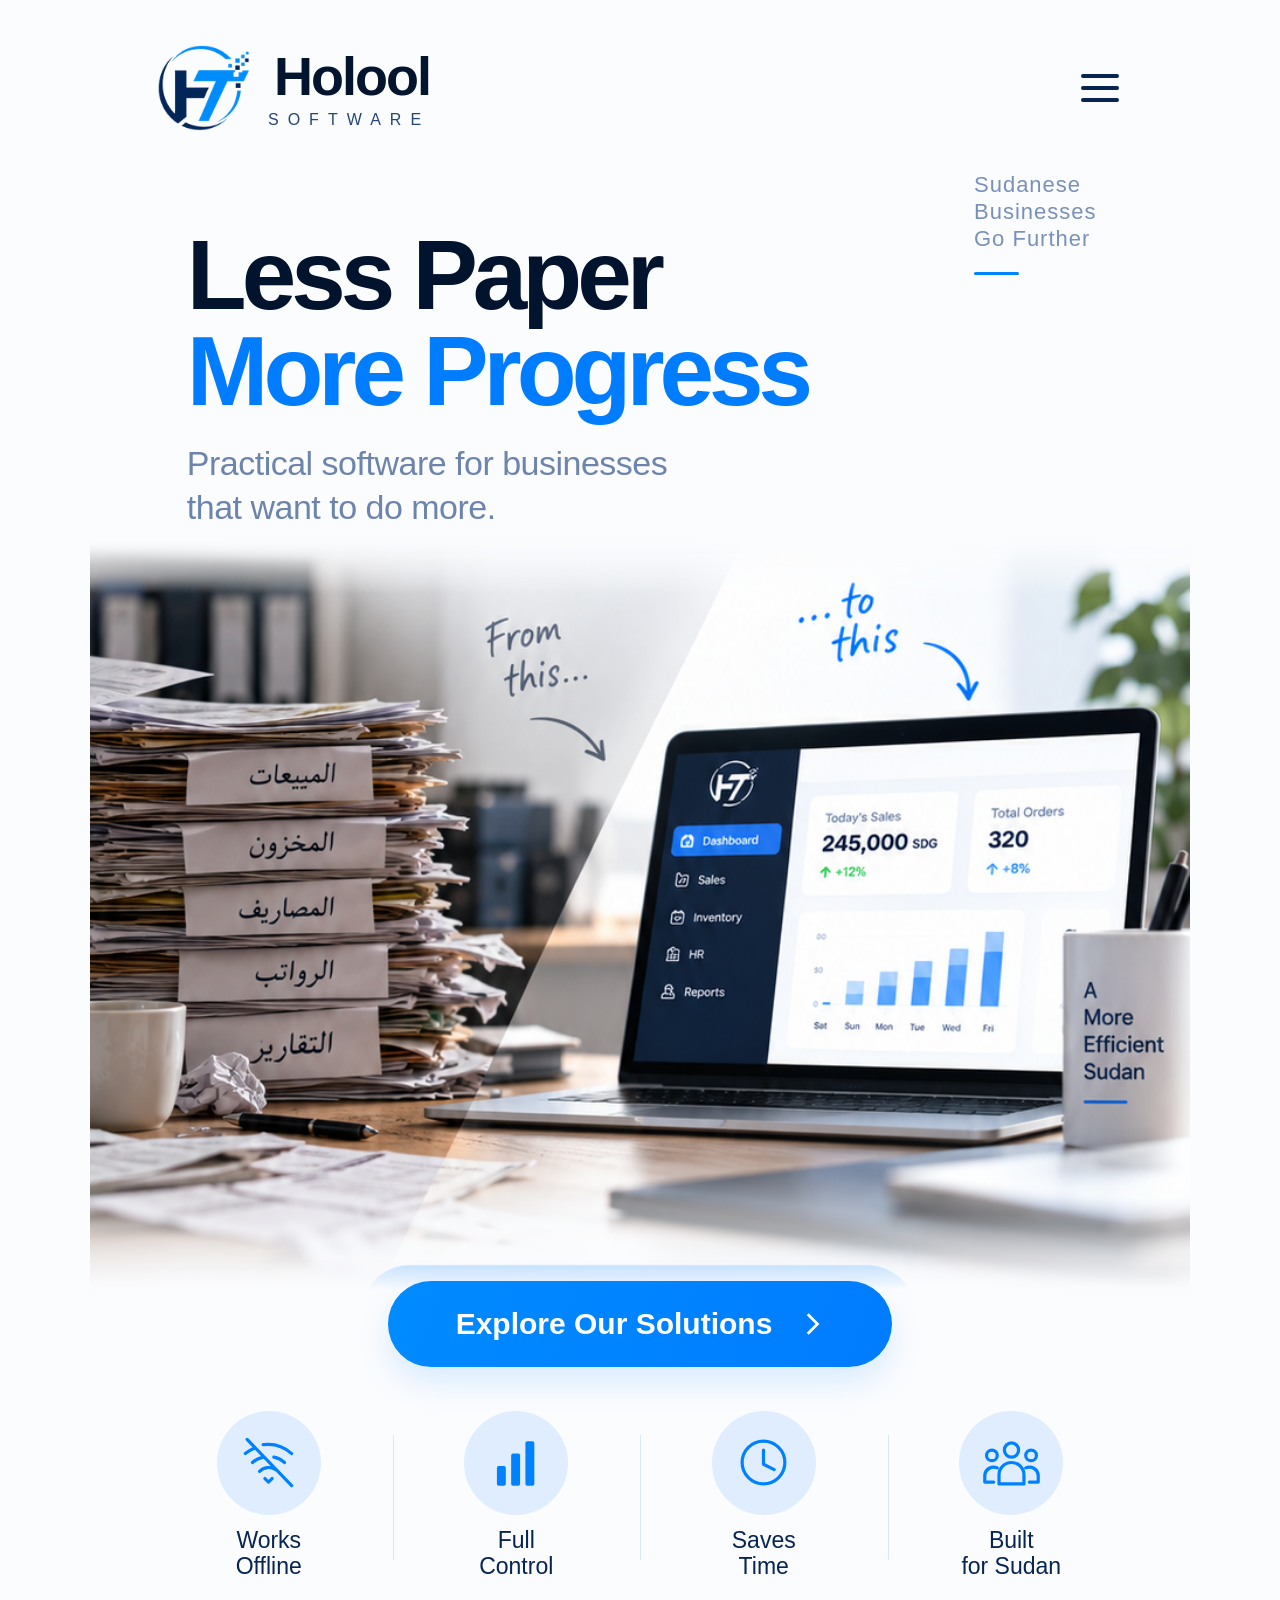
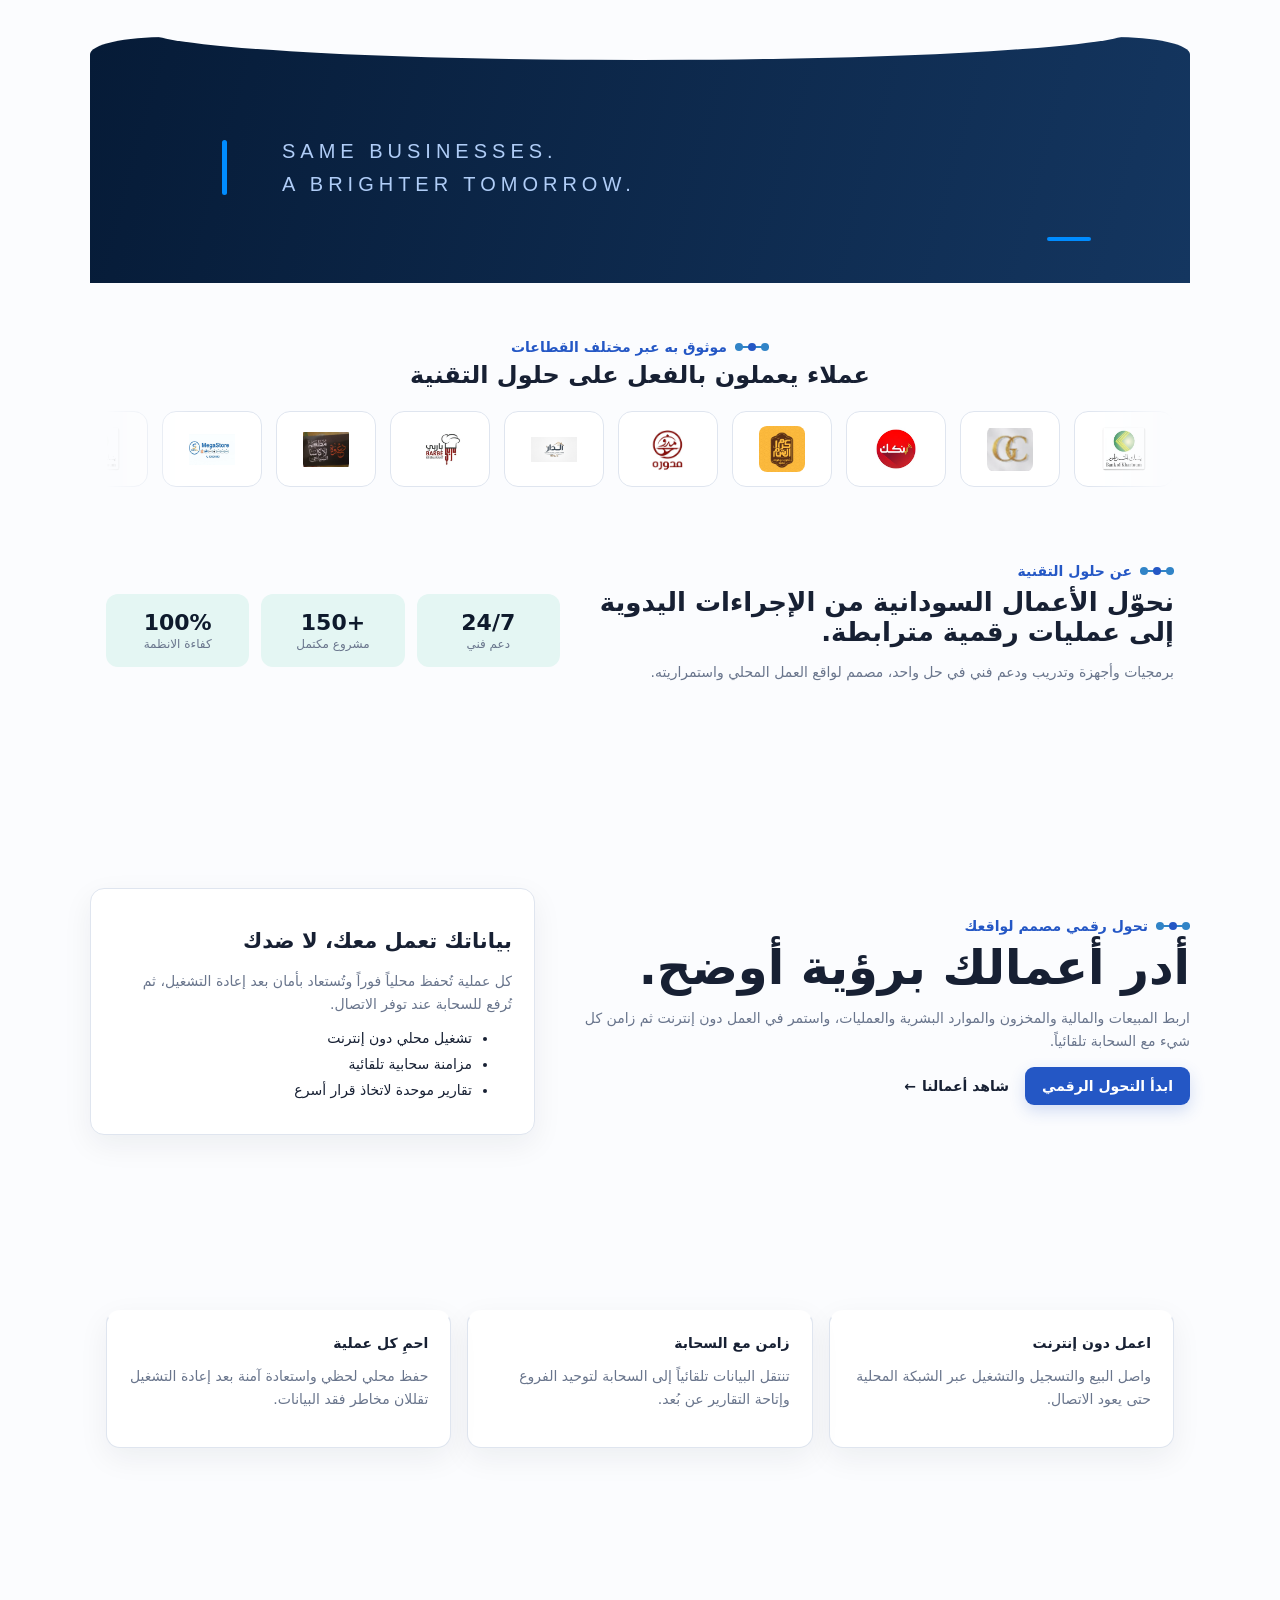
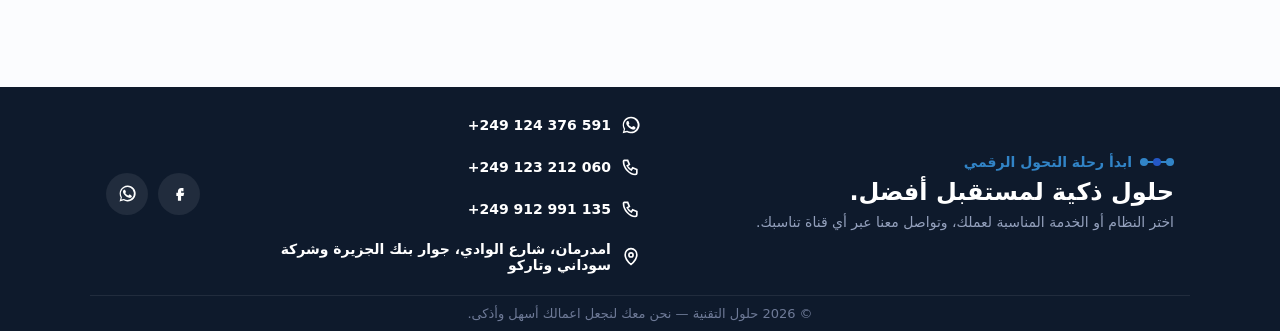
==== commit be20e0b3: "Add Holool TMS product page and latest installer download" ====
--- a/index.html
+++ b/index.html
@@ -63,7 +63,7 @@
         <div class="section-head">
           <span class="eyebrow"><i class="node-glyph" aria-hidden="true"></i>حلولنا المتكاملة</span>
           <h2>أنظمة تقود تحول أعمالك</h2>
-          <p>لكل قطاع نظام يعمل محلياً، يتزامن سحابياً، ويحوّل بياناتك اليومية إلى قرارات واضحة.</p>
+          <p>أنظمة لأعمالك اليومية تعمل دون إنترنت، وتنظم بياناتك لتتخذ قرارات واضحة.</p>
         </div>
         <div class="software-grid teaser-scroll" id="featuredGrid"></div>
         <div class="hero-actions featured-cta"> <a class="btn" href="#services">استكشف كل الأنظمة</a> </div>
@@ -100,7 +100,7 @@
         <div class="section-head">
           <span class="eyebrow"><i class="node-glyph" aria-hidden="true"></i>حلولنا المتكاملة</span>
           <h2>تحول رقمي لكل قطاع</h2>
-          <p>اختر نظامك، اعمل بثقة دون إنترنت، ووحّد بياناتك في السحابة عند عودة الاتصال.</p>
+          <p>اختر النظام المناسب لقطاعك، وأدِر أعمالك بثقة حتى دون إنترنت.</p>
         </div>
         <div class="software-grid" id="softwareGrid"></div>
       </section>
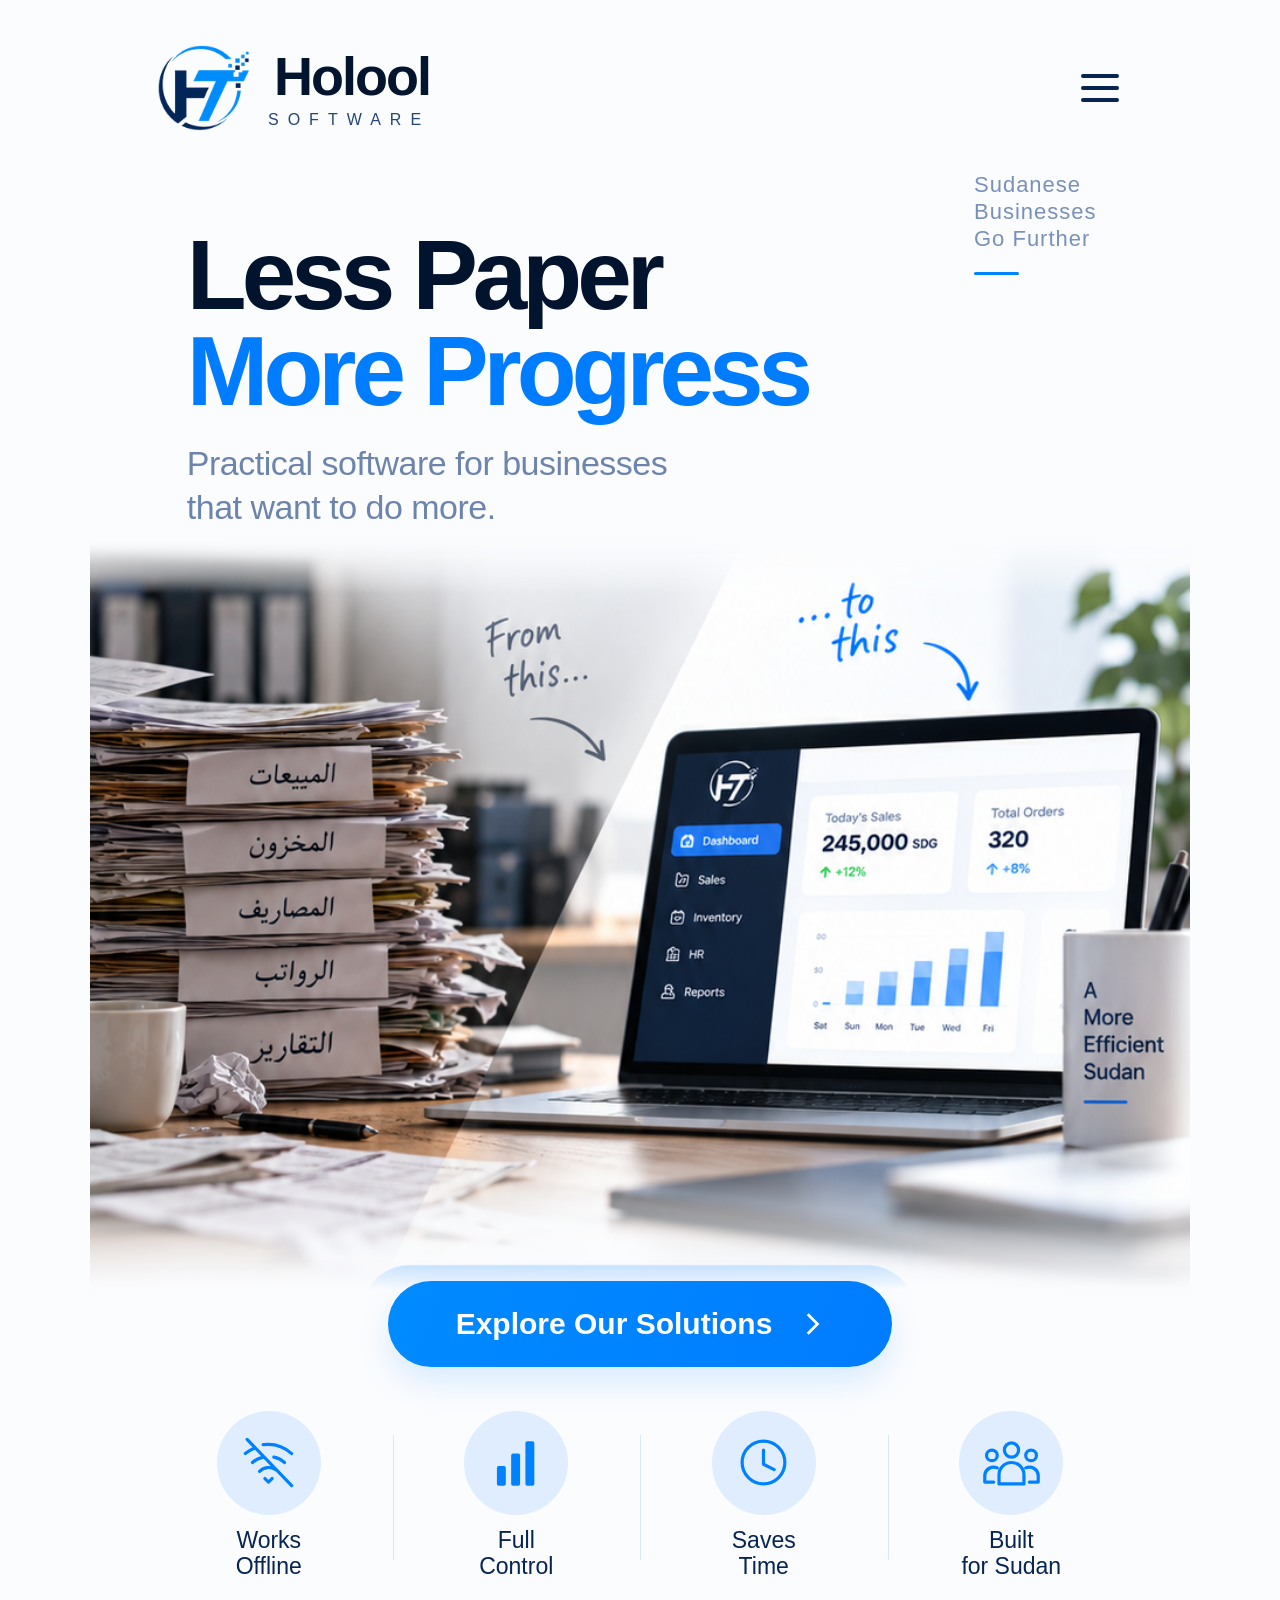
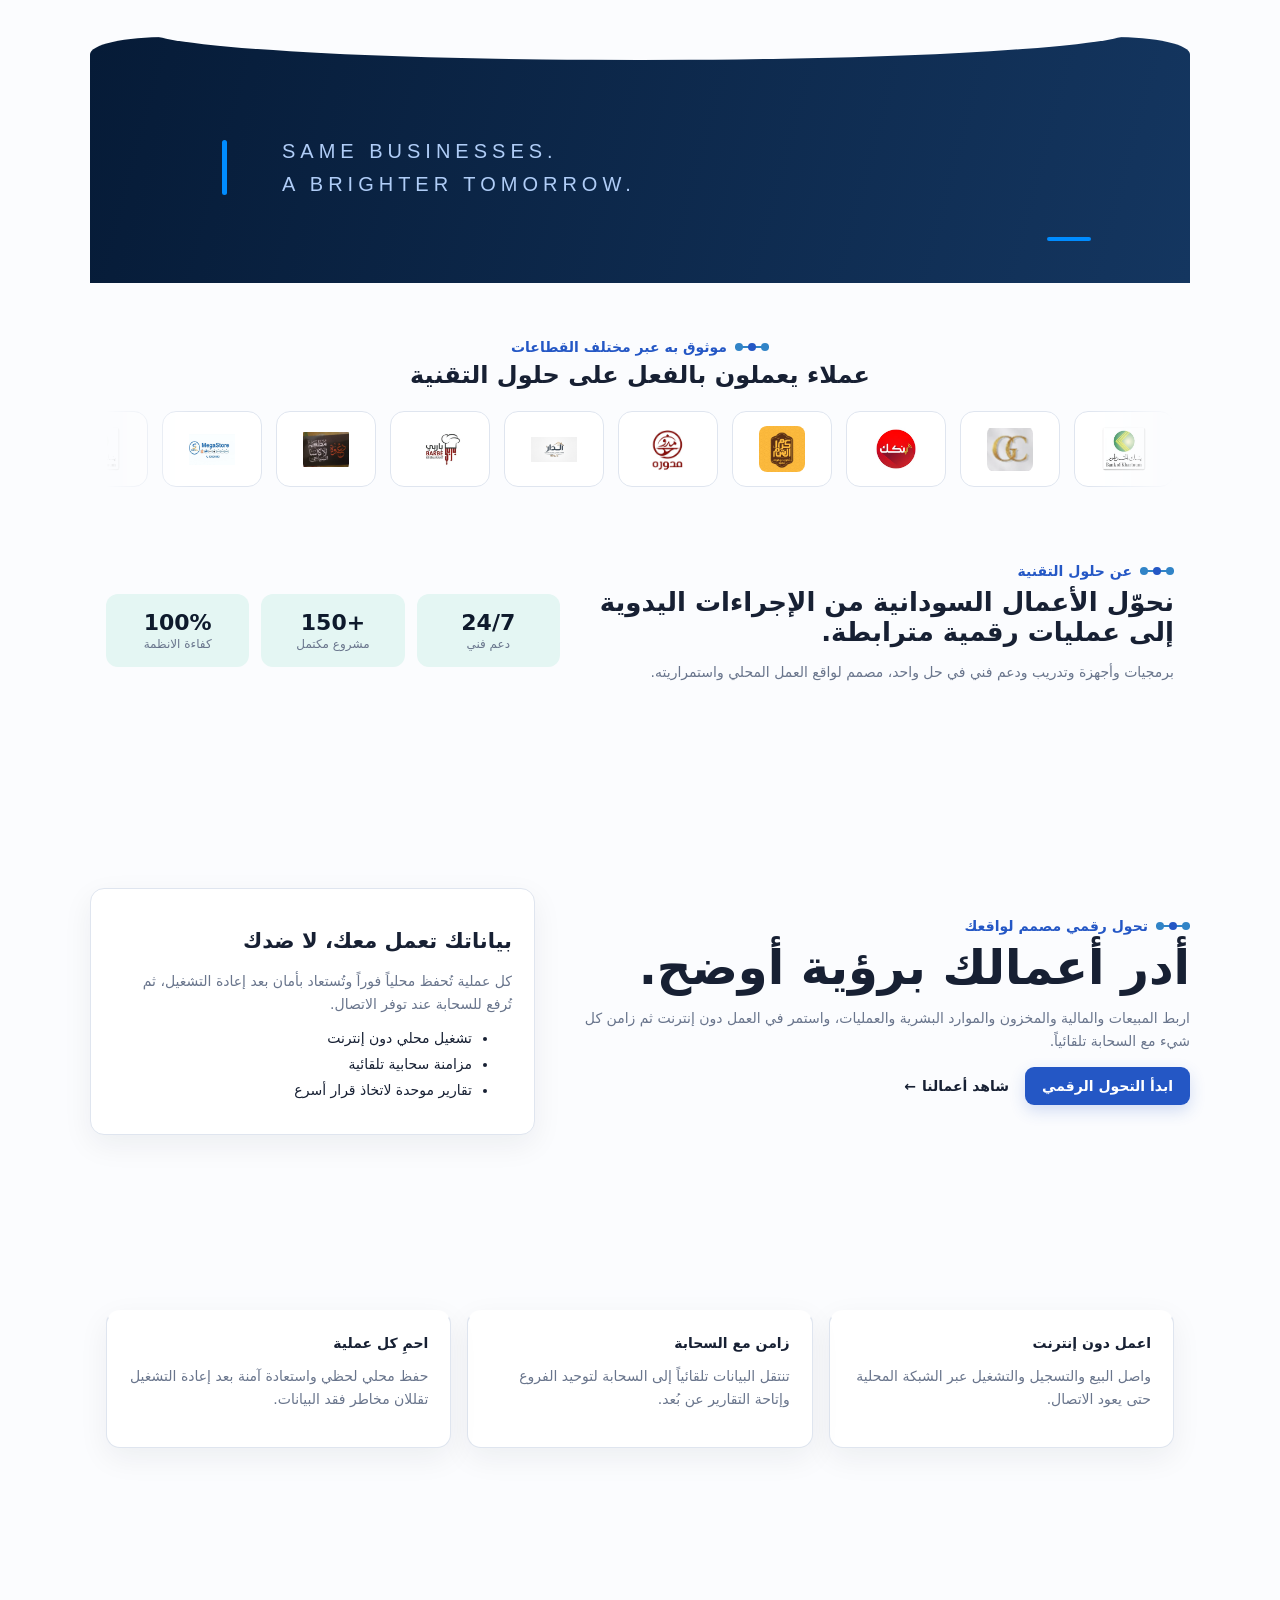
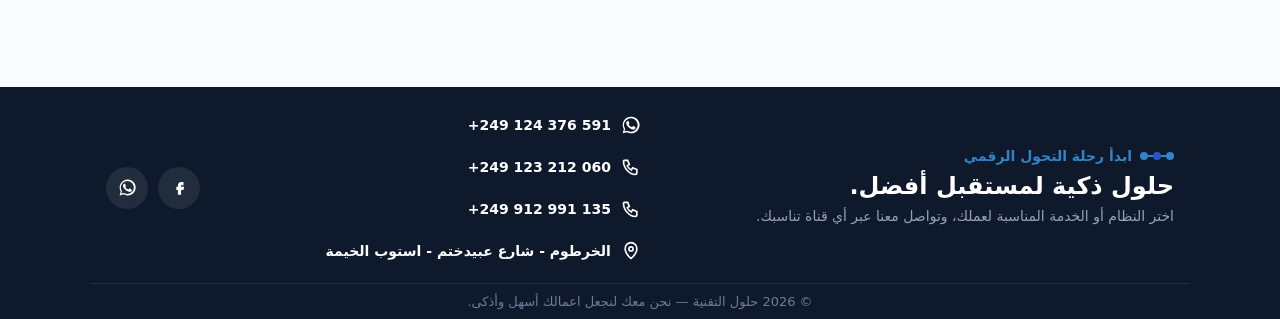
==== commit d92c640d: "Update company address and map link" ====
--- a/index.html
+++ b/index.html
@@ -249,7 +249,7 @@
         <a class="contact-line copyable" href="https://wa.me/249124376591" data-copy="https://wa.me/249124376591" aria-label="اتصل بنا، اضغط للاتصال أو استمر بالضغط للنسخ">  <svg class="contact-icon"viewBox="0 0 24 24" fill="currentColor"><path d="M12 2a10 10 0 0 0-8.6 15L2 22l5.2-1.4A10 10 0 1 0 12 2zm0 18.2c-1.6 0-3.1-.4-4.4-1.2l-.3-.2-3.1.8.8-3-.2-.3A8.2 8.2 0 1 1 12 20.2zm4.5-6.1c-.2-.1-1.5-.7-1.7-.8-.2-.1-.4-.1-.6.1s-.7.8-.9 1c-.2.2-.3.2-.6.1a6.7 6.7 0 0 1-2-1.2 7.4 7.4 0 0 1-1.4-1.7c-.1-.2 0-.4.1-.5l.4-.5c.1-.2.2-.3.2-.5s0-.4-.1-.5c-.1-.1-.6-1.5-.8-2-.2-.5-.4-.4-.6-.4h-.5c-.2 0-.5.1-.7.3-.2.2-1 .9-1 2.3s1 2.6 1.1 2.8c.1.2 2 3 4.8 4.2.7.3 1.2.5 1.6.6.7.2 1.3.2 1.8.1.5-.1 1.5-.6 1.7-1.2.2-.6.2-1.1.2-1.2-.1-.1-.3-.2-.5-.3z"/></svg>  <span>‎+249 124 376 591</span></a>
          <a class="contact-line copyable" href="tel:+249123212060" data-copy="+249 123 212 060" aria-label="اتصل بنا، اضغط للاتصال أو استمر بالضغط للنسخ">  <svg class="contact-icon" viewBox="0 0 24 24" fill="none" stroke="currentColor" stroke-width="2"><path d="M4 4h4l2 5-2.5 1.5a11 11 0 0 0 5 5L14 13l5 2v4a2 2 0 0 1-2 2C10.5 21 3 13.5 3 5a2 2 0 0 1 1-1z"/></svg>  <span>‎+249 123 212 060</span></a>
         <a class="contact-line copyable" href="tel:+249912991135" data-copy="+249 912 991 135" aria-label="اتصل بنا، اضغط للاتصال أو استمر بالضغط للنسخ">  <svg class="contact-icon" viewBox="0 0 24 24" fill="none" stroke="currentColor" stroke-width="2"><path d="M4 4h4l2 5-2.5 1.5a11 11 0 0 0 5 5L14 13l5 2v4a2 2 0 0 1-2 2C10.5 21 3 13.5 3 5a2 2 0 0 1 1-1z"/></svg>  <span>‎+249 912 991 135</span></a>
-        <a class="contact-line copyable" href="https://www.google.com/maps/search/?api=1&query=%D8%A7%D9%85%D8%AF%D8%B1%D9%85%D8%A7%D9%86%20%D8%B4%D8%A7%D8%B1%D8%B9%20%D8%A7%D9%84%D9%88%D8%A7%D8%AF%D9%8A%20%D8%A8%D9%86%D9%83%20%D8%A7%D9%84%D8%AC%D8%B2%D9%8A%D8%B1%D8%A9" target="_blank" rel="noopener" data-copy="امدرمان، شارع الوادي، جوار بنك الجزيرة وشركة سوداني وتاركو" aria-label="موقعنا، اضغط لفتح الخريطة أو استمر بالضغط للنسخ">  <svg class="contact-icon" viewBox="0 0 24 24" fill="none" stroke="currentColor" stroke-width="2"><path d="M12 21s-7-6.2-7-11.5A7 7 0 0 1 12 2a7 7 0 0 1 7 7.5C19 14.8 12 21 12 21z"/><circle cx="12" cy="9.5" r="2.5"/></svg>  <span>امدرمان، شارع الوادي، جوار بنك الجزيرة وشركة سوداني وتاركو</span></a>
+        <a class="contact-line copyable" href="https://www.google.com/maps/search/?api=1&query=%D8%A7%D9%84%D8%AE%D8%B1%D8%B7%D9%88%D9%85%20-%20%D8%B4%D8%A7%D8%B1%D8%B9%20%D8%B9%D8%A8%D9%8A%D8%AF%D8%AE%D8%AA%D9%85%20-%20%D8%A7%D8%B3%D8%AA%D9%88%D8%A8%20%D8%A7%D9%84%D8%AE%D9%8A%D9%85%D8%A9" target="_blank" rel="noopener" data-copy="الخرطوم - شارع عبيدختم - استوب الخيمة" aria-label="موقعنا، اضغط لفتح الخريطة أو استمر بالضغط للنسخ">  <svg class="contact-icon" viewBox="0 0 24 24" fill="none" stroke="currentColor" stroke-width="2"><path d="M12 21s-7-6.2-7-11.5A7 7 0 0 1 12 2a7 7 0 0 1 7 7.5C19 14.8 12 21 12 21z"/><circle cx="12" cy="9.5" r="2.5"/></svg>  <span>الخرطوم - شارع عبيدختم - استوب الخيمة</span></a>
       </div>
       <div class="contact-socials">
         <a class="social-btn" href="https://web.facebook.com/profile.php?id=61589292980297" target="_blank" rel="noopener" aria-label="حلول التقنية على فيسبوك">  <svg viewBox="0 0 24 24" fill="currentColor"><path d="M14 9h3V5h-3c-2.2 0-4 1.8-4 4v2H8v4h2v6h4v-6h3l1-4h-4v-2c0-.6.4-1 1-1z"/></svg></a>
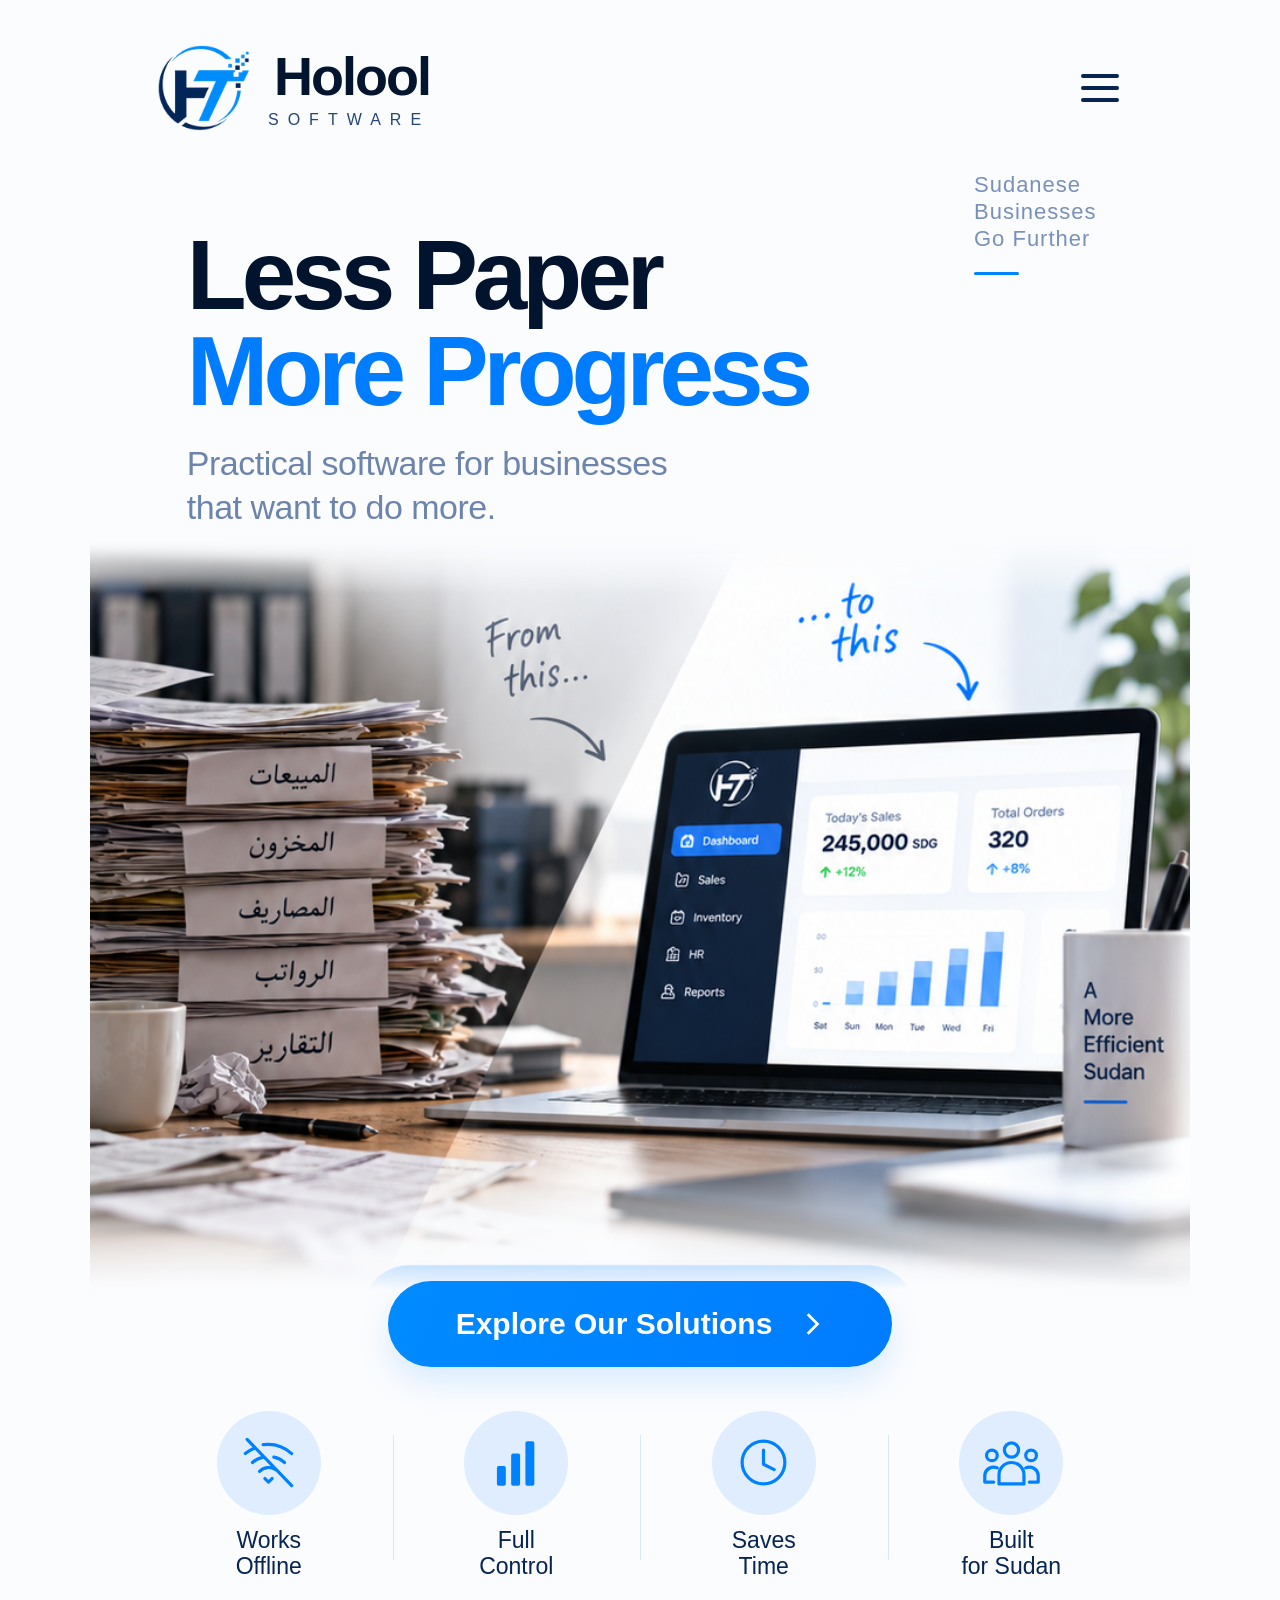
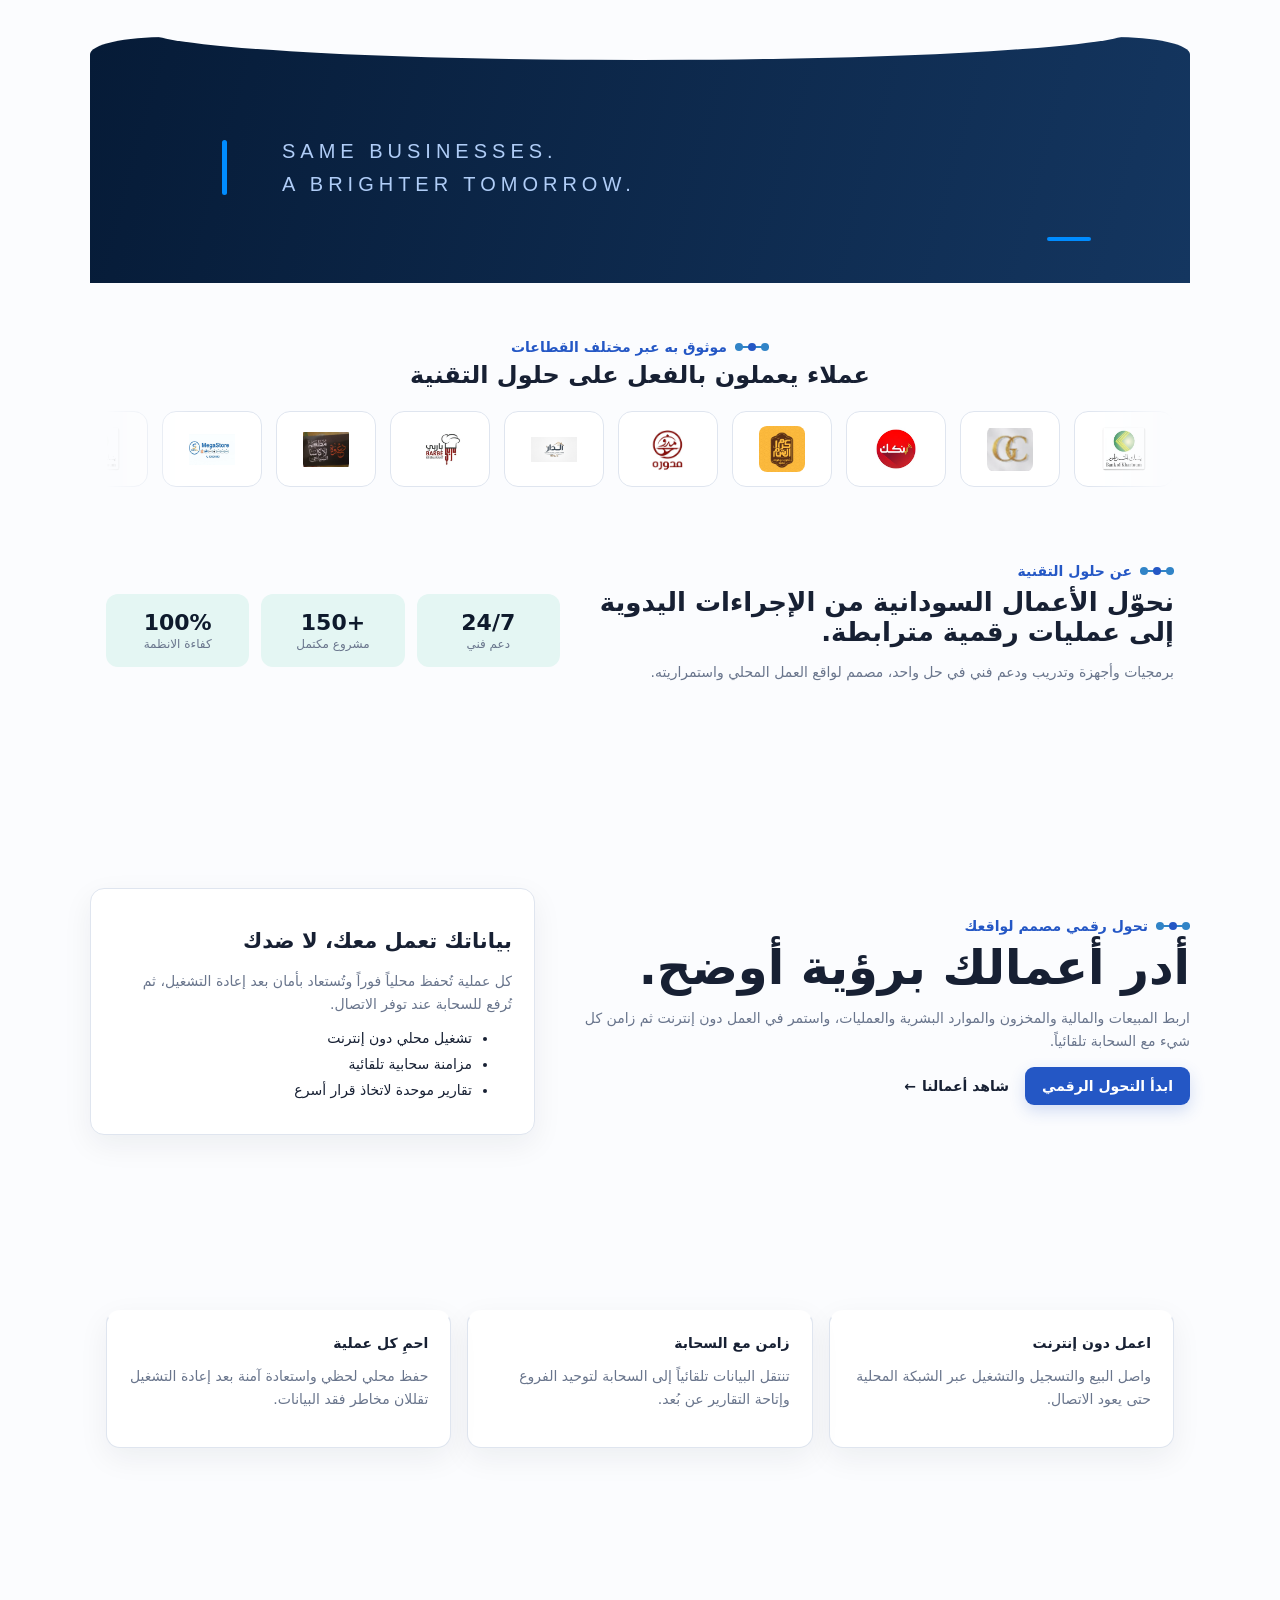
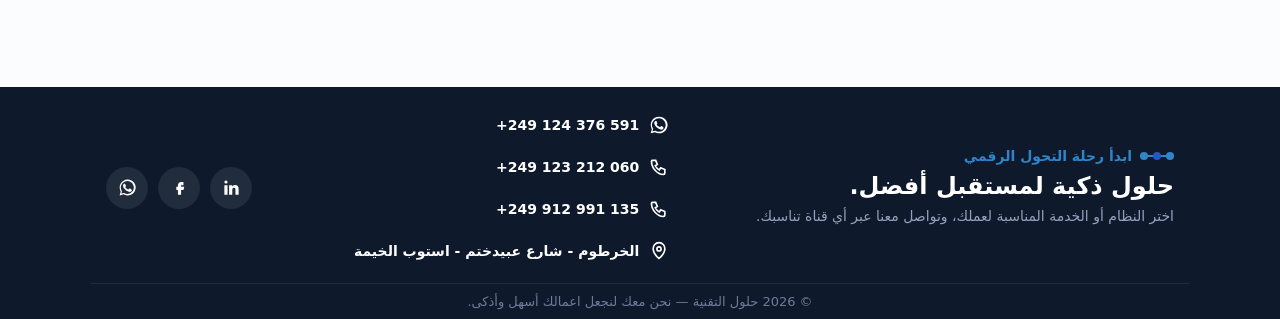
==== commit 939a1ac0: "Add LinkedIn link to contact social icons" ====
--- a/index.html
+++ b/index.html
@@ -252,6 +252,7 @@
         <a class="contact-line copyable" href="https://www.google.com/maps/search/?api=1&query=%D8%A7%D9%84%D8%AE%D8%B1%D8%B7%D9%88%D9%85%20-%20%D8%B4%D8%A7%D8%B1%D8%B9%20%D8%B9%D8%A8%D9%8A%D8%AF%D8%AE%D8%AA%D9%85%20-%20%D8%A7%D8%B3%D8%AA%D9%88%D8%A8%20%D8%A7%D9%84%D8%AE%D9%8A%D9%85%D8%A9" target="_blank" rel="noopener" data-copy="الخرطوم - شارع عبيدختم - استوب الخيمة" aria-label="موقعنا، اضغط لفتح الخريطة أو استمر بالضغط للنسخ">  <svg class="contact-icon" viewBox="0 0 24 24" fill="none" stroke="currentColor" stroke-width="2"><path d="M12 21s-7-6.2-7-11.5A7 7 0 0 1 12 2a7 7 0 0 1 7 7.5C19 14.8 12 21 12 21z"/><circle cx="12" cy="9.5" r="2.5"/></svg>  <span>الخرطوم - شارع عبيدختم - استوب الخيمة</span></a>
       </div>
       <div class="contact-socials">
+        <a class="social-btn" href="https://www.linkedin.com/company/holool_sd/" target="_blank" rel="noopener" aria-label="حلول التقنية على لينكد إن">  <svg viewBox="0 0 24 24" fill="currentColor" aria-hidden="true"><path d="M5 3a2 2 0 1 0 0 4 2 2 0 0 0 0-4zM3 9h4v12H3zm6 0h4v1.6c.7-1.1 1.8-1.9 3.5-1.9 3.4 0 4.5 2.2 4.5 5.4V21h-4v-6.1c0-1.5-.3-2.7-1.9-2.7S13 13.4 13 14.9V21H9z"/></svg></a>
         <a class="social-btn" href="https://web.facebook.com/profile.php?id=61589292980297" target="_blank" rel="noopener" aria-label="حلول التقنية على فيسبوك">  <svg viewBox="0 0 24 24" fill="currentColor"><path d="M14 9h3V5h-3c-2.2 0-4 1.8-4 4v2H8v4h2v6h4v-6h3l1-4h-4v-2c0-.6.4-1 1-1z"/></svg></a>
         <a class="social-btn" href="https://wa.me/249124376591" target="_blank" rel="noopener" aria-label="راسل حلول التقنية عبر واتساب">  <svg viewBox="0 0 24 24" fill="currentColor"><path d="M12 2a10 10 0 0 0-8.6 15L2 22l5.2-1.4A10 10 0 1 0 12 2zm0 18.2c-1.6 0-3.1-.4-4.4-1.2l-.3-.2-3.1.8.8-3-.2-.3A8.2 8.2 0 1 1 12 20.2zm4.5-6.1c-.2-.1-1.5-.7-1.7-.8-.2-.1-.4-.1-.6.1s-.7.8-.9 1c-.2.2-.3.2-.6.1a6.7 6.7 0 0 1-2-1.2 7.4 7.4 0 0 1-1.4-1.7c-.1-.2 0-.4.1-.5l.4-.5c.1-.2.2-.3.2-.5s0-.4-.1-.5c-.1-.1-.6-1.5-.8-2-.2-.5-.4-.4-.6-.4h-.5c-.2 0-.5.1-.7.3-.2.2-1 .9-1 2.3s1 2.6 1.1 2.8c.1.2 2 3 4.8 4.2.7.3 1.2.5 1.6.6.7.2 1.3.2 1.8.1.5-.1 1.5-.6 1.7-1.2.2-.6.2-1.1.2-1.2-.1-.1-.3-.2-.5-.3z"/></svg></a>
       </div>
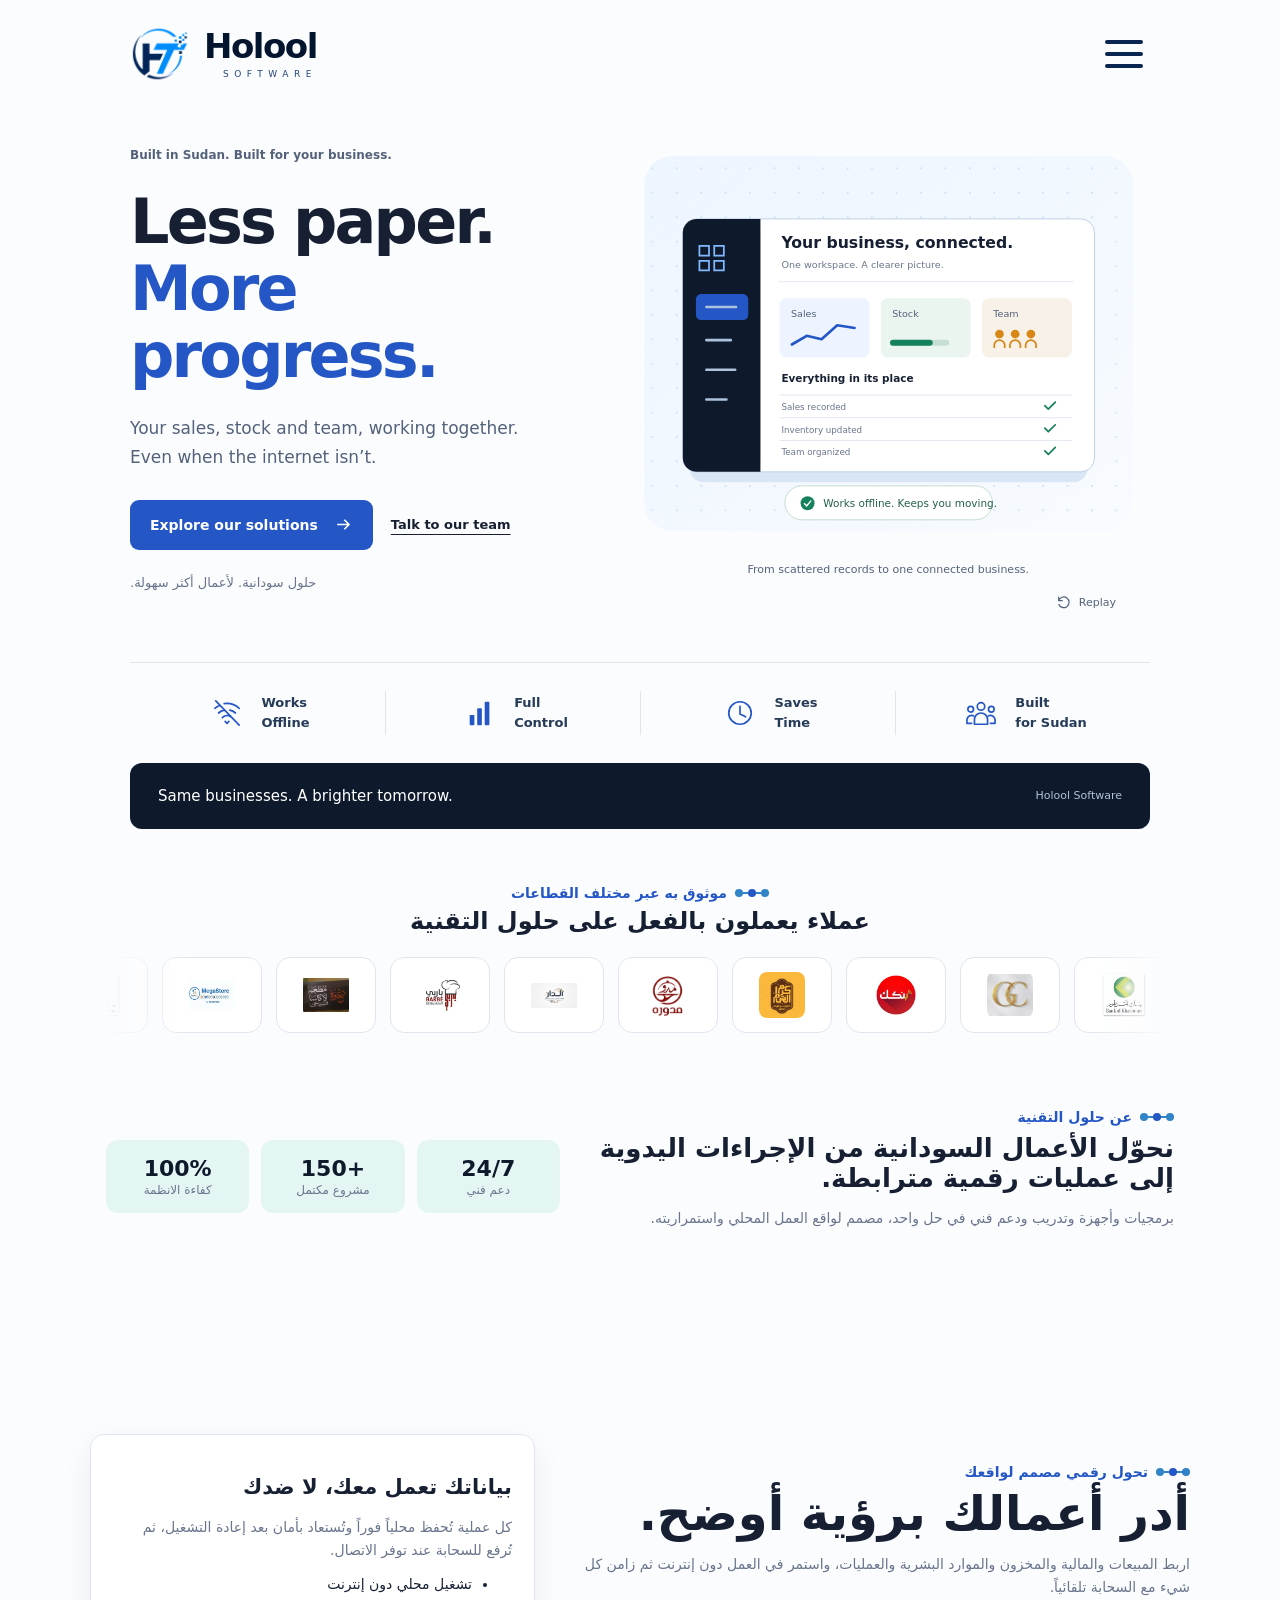
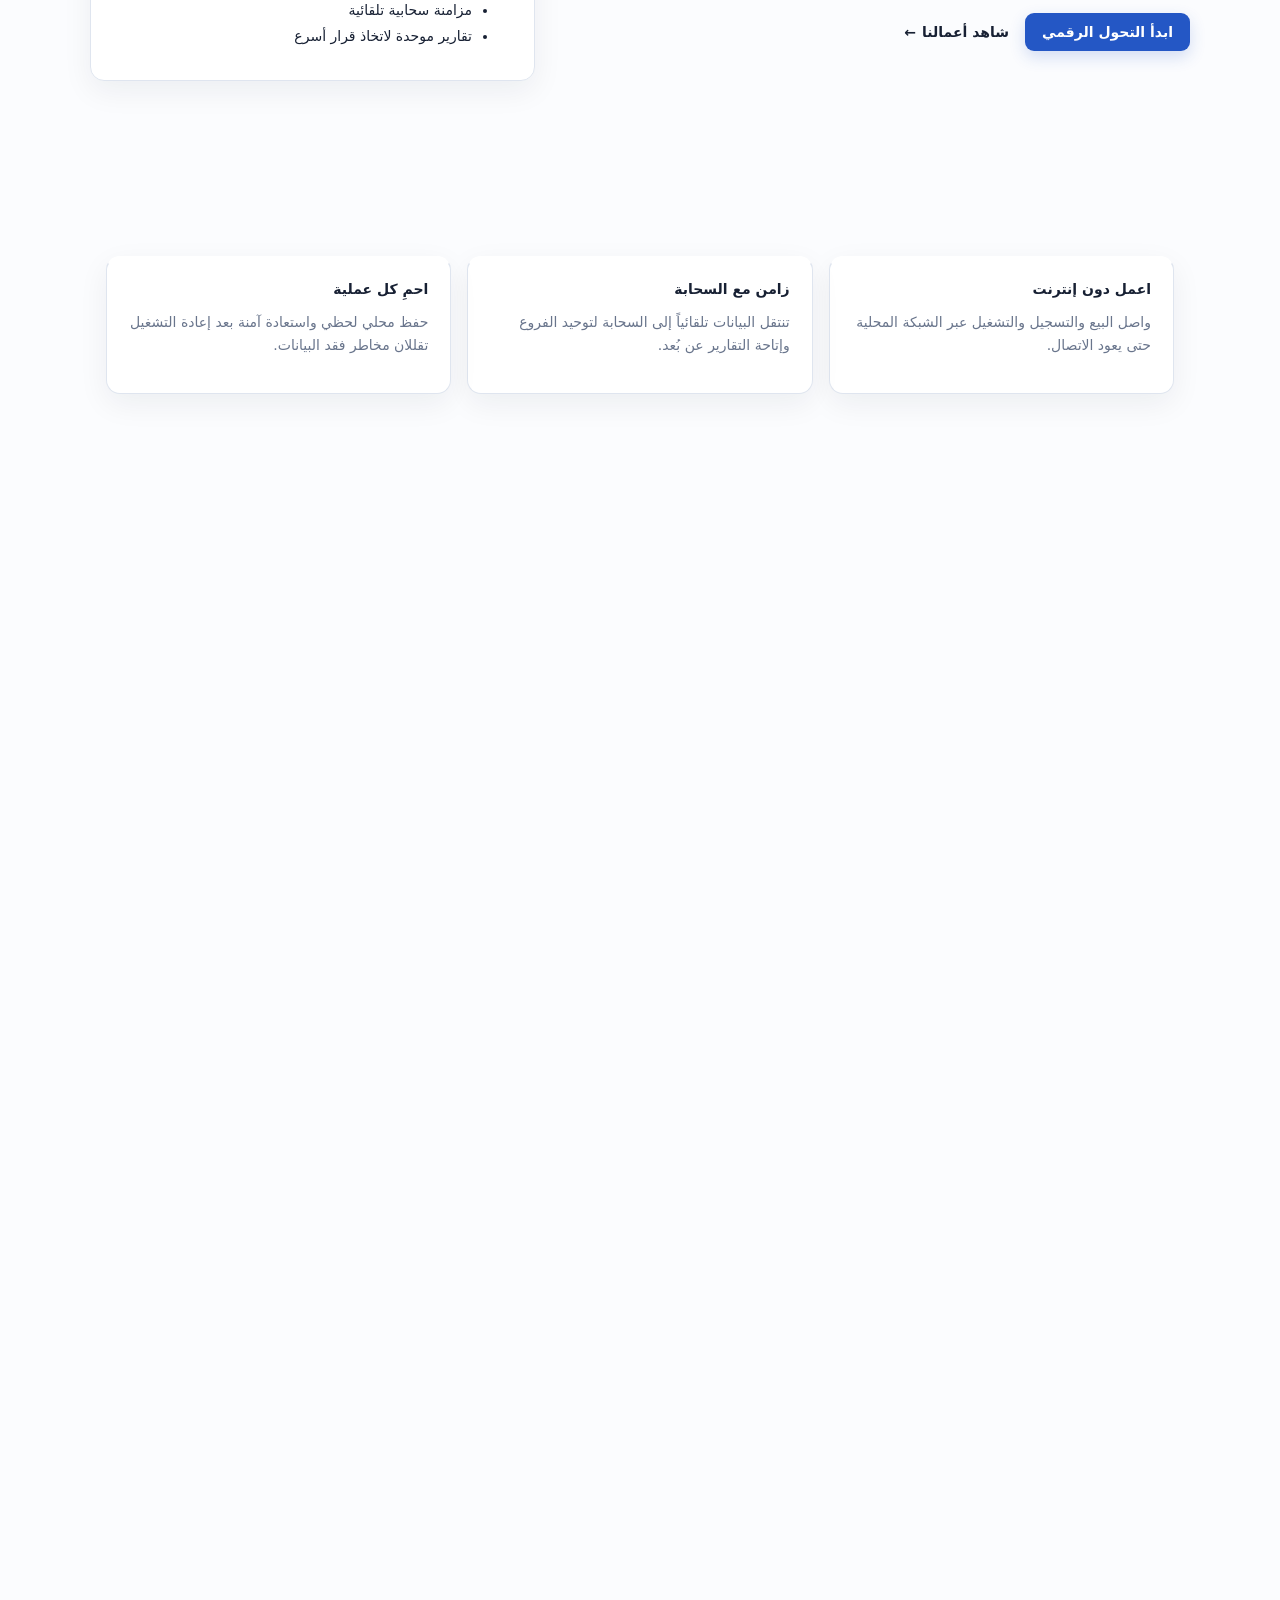
==== commit 752d43c7: "Improve homepage hero with lightweight paper-to-workspace animation" ====
--- a/index.html
+++ b/index.html
@@ -3,7 +3,7 @@
 <head>
   <meta charset="UTF-8">
   <meta name="viewport" content="width=device-width,initial-scale=1,viewport-fit=cover">
-  <meta name="theme-color" content="#f4f7fb">
+  <meta name="theme-color" content="#fbfcfe">
   <meta name="description" content="حلول تقنية للتحول الرقمي في السودان: أنظمة تعمل محلياً دون إنترنت، تحفظ البيانات بأمان، وتتزامن تلقائياً مع السحابة.">
   <title>حلول التقنية</title>
   <link rel="icon" type="image/png" sizes="128x128" href="icon-web.png">
@@ -24,21 +24,97 @@
   </header>
   <main>
     <div class="page active" data-page="home">
-      <section id="home" class="progress-home" lang="en" aria-labelledby="progressTitle">
+      <section id="home" class="progress-home" lang="en" dir="ltr" aria-labelledby="progressTitle">
+        <div class="progress-layout">
         <div class="progress-heading">
-          <div class="progress-kicker">Sudanese<br>Businesses<br>Go Further</div>
-          <h1 id="progressTitle">Less Paper<span>More Progress</span></h1>
-          <p>Practical software for businesses<br>that want to do more.</p>
-        </div>
-        <div class="progress-scene"><img src="imgs/home-reference.png" width="941" height="1672" fetchpriority="high" alt="From stacks of sales, inventory, expenses, payroll and report paperwork to an organized Holool business dashboard on a laptop."></div>
-        <div class="progress-action"><a class="progress-cta" href="#services">Explore Our Solutions<svg viewBox="0 0 24 24" fill="none" stroke="currentColor" stroke-width="2.5" aria-hidden="true"><path d="m9 3 9 9-9 9"/></svg></a></div>
+          <p class="progress-kicker">Built in Sudan. Built for your business.</p>
+          <h1 id="progressTitle">Less paper.<span>More progress.</span></h1>
+          <p class="progress-description">Your sales, stock and team, working together. <br>Even when the internet isn’t.</p>
+          <div class="progress-action">
+            <a class="progress-cta" href="#services">Explore our solutions<svg viewBox="0 0 24 24" fill="none" stroke="currentColor" stroke-width="2" aria-hidden="true"><path d="M4 12h15m-6-6 6 6-6 6"/></svg></a>
+            <a class="progress-contact" href="#contact">Talk to our team</a>
+          </div>
+          <p class="progress-local" lang="ar" dir="rtl">حلول سودانية. لأعمال أكثر سهولة.</p>
+        </div>
+        <figure class="progress-scene" aria-labelledby="sceneCaption">
+          <svg class="progress-illustration" viewBox="0 0 600 480" width="600" height="480" aria-hidden="true" focusable="false">
+            <defs>
+              <pattern id="workspaceGrid" width="28" height="28" patternUnits="userSpaceOnUse"><circle cx="1" cy="1" r="1" fill="#c6d8ed"/></pattern>
+              <linearGradient id="workspaceField" x1="0" y1="0" x2="1" y2="1"><stop stop-color="#edf5ff"/><stop offset="1" stop-color="#f8fbff"/></linearGradient>
+            </defs>
+            <rect x="20" y="15" width="560" height="430" rx="32" fill="url(#workspaceField)"/>
+            <rect x="20" y="15" width="560" height="430" rx="32" fill="url(#workspaceGrid)"/>
+            <path d="M70 125H530M70 335H530" stroke="#c9ddf4" stroke-dasharray="4 8"/>
+            <g class="record-page record-sales">
+              <rect x="65" y="95" width="140" height="174" rx="5" fill="#fff" stroke="#bccde1"/>
+              <path d="M175 95v30h30" fill="#e8eff8" stroke="#bccde1"/>
+              <text x="82" y="140" fill="#172033" font-size="17" font-weight="600">Sales</text>
+              <path d="M82 163h99m-99 16h74m-74 16h99m-99 16h60" stroke="#b8c9de" stroke-width="3"/>
+              <path d="M82 244h46" stroke="#2457c5" stroke-width="4"/>
+            </g>
+            <g class="record-page record-stock">
+              <rect x="238" y="65" width="140" height="174" rx="5" fill="#fff" stroke="#bccde1"/>
+              <path d="M348 65v30h30" fill="#e8eff8" stroke="#bccde1"/>
+              <text x="255" y="110" fill="#172033" font-size="17" font-weight="600">Stock</text>
+              <path d="M255 133h99m-99 16h74m-74 16h99m-99 16h60" stroke="#b8c9de" stroke-width="3"/>
+              <path d="M255 214h46" stroke="#2457c5" stroke-width="4"/>
+            </g>
+            <g class="record-page record-team">
+              <rect x="398" y="115" width="140" height="174" rx="5" fill="#fff" stroke="#bccde1"/>
+              <path d="M508 115v30h30" fill="#e8eff8" stroke="#bccde1"/>
+              <text x="415" y="160" fill="#172033" font-size="17" font-weight="600">Team</text>
+              <path d="M415 183h99m-99 16h74m-74 16h99m-99 16h60" stroke="#b8c9de" stroke-width="3"/>
+              <path d="M415 264h46" stroke="#2457c5" stroke-width="4"/>
+            </g>
+            <g class="workspace-shell">
+              <rect x="72" y="99" width="456" height="290" rx="16" fill="#d9e6f6"/>
+              <rect x="64" y="87" width="472" height="290" rx="16" fill="#fff" stroke="#b9cce4"/>
+              <path d="M80 87h73v290H80a16 16 0 0 1-16-16V103a16 16 0 0 1 16-16" fill="#0e1a2c"/>
+              <g fill="none" stroke="#81b9ff" stroke-width="2"><path d="M83 118h11v11H83zm17 0h11v11h-11zm-17 17h11v11H83zm17 0h11v11h-11z"/></g>
+              <rect x="79" y="173" width="60" height="30" rx="6" fill="#2457c5"/>
+              <g stroke="#adc2dd" stroke-width="3" stroke-linecap="round"><path d="M91 188h34M91 226h28M91 260h33M91 294h23"/></g>
+              <text x="177" y="120" fill="#172033" font-size="18" font-weight="700">Your business, connected.</text>
+              <text x="177" y="143" fill="#69758c" font-size="11">One workspace. A clearer picture.</text>
+              <path d="M174 159h338" stroke="#dfe5ef"/>
+              <g class="workspace-module module-sales">
+                <rect x="175" y="178" width="103" height="68" rx="8" fill="#edf3ff"/>
+                <text x="188" y="200" font-size="11" fill="#53627a">Sales</text>
+                <path d="m189 231 17-10 17 4 18-16 20 3" fill="none" stroke="#2457c5" stroke-width="3" stroke-linecap="round" stroke-linejoin="round"/>
+              </g>
+              <g class="workspace-module module-stock">
+                <rect x="291" y="178" width="103" height="68" rx="8" fill="#eaf5ef"/>
+                <text x="304" y="200" font-size="11" fill="#53627a">Stock</text>
+                <path d="M305 229h61" stroke="#c6dfd3" stroke-width="7" stroke-linecap="round"/><path d="M305 229h42" stroke="#16825d" stroke-width="7" stroke-linecap="round"/>
+              </g>
+              <g class="workspace-module module-team">
+                <rect x="407" y="178" width="103" height="68" rx="8" fill="#f8f1e7"/>
+                <text x="420" y="200" font-size="11" fill="#53627a">Team</text>
+                <g fill="#d88717"><circle cx="427" cy="219" r="5"/><circle cx="445" cy="219" r="5"/><circle cx="463" cy="219" r="5"/></g>
+                <path d="M421 235v-3a6 6 0 0 1 12 0v3m6 0v-3a6 6 0 0 1 12 0v3m6 0v-3a6 6 0 0 1 12 0v3" fill="none" stroke="#d88717" stroke-width="2"/>
+              </g>
+              <text x="177" y="274" fill="#172033" font-size="12" font-weight="600">Everything in its place</text>
+              <g stroke="#dfe5ef"><path d="M175 289h335M175 315h335M175 341h335"/></g>
+              <g fill="#69758c" font-size="10"><text x="177" y="306">Sales recorded</text><text x="177" y="332">Inventory updated</text><text x="177" y="358">Team organized</text></g>
+              <g class="workspace-checks" fill="none" stroke="#16825d" stroke-width="2" stroke-linecap="round" stroke-linejoin="round"><path d="m479 301 4 4 8-8m-12 30 4 4 8-8m-12 30 4 4 8-8"/></g>
+            </g>
+            <g class="workspace-saved">
+              <rect x="181" y="393" width="238" height="39" rx="19.5" fill="#fff" stroke="#bed9cb"/>
+              <circle cx="207" cy="413" r="8" fill="#16825d"/>
+              <path d="m203 413 3 3 5-6" fill="none" stroke="#fff" stroke-width="1.7"/>
+              <text x="225" y="417" font-size="12" fill="#226145">Works offline. Keeps you moving.</text>
+            </g>
+          </svg>
+          <figcaption id="sceneCaption">From scattered records to one connected business.</figcaption>
+          <button class="progress-replay" type="button" hidden aria-label="Replay the paper-to-workspace animation"><svg viewBox="0 0 24 24" width="16" height="16" fill="none" stroke="currentColor" stroke-width="1.8" aria-hidden="true"><path d="M4 10a8 8 0 1 1 0 5m0-11v6h6"/></svg>Replay</button>
+        </figure>
+        </div>
         <ul class="progress-benefits" aria-label="Why Holool">
           <li><span class="benefit-icon"><svg viewBox="0 0 32 32" aria-hidden="true"><path d="m4 3 25 26M3 11a20 20 0 0 1 5-3m5-2a20 20 0 0 1 16 5M7 16a13 13 0 0 1 6-3m6 0a13 13 0 0 1 6 3M11 21a7 7 0 0 1 9-1m-6 5 2 2 2-2"/></svg></span>Works<br>Offline</li>
           <li><span class="benefit-icon"><svg viewBox="0 0 32 32" aria-hidden="true"><rect x="5" y="18" width="5" height="11" rx="1" fill="currentColor" stroke="none"/><rect x="13" y="11" width="5" height="18" rx="1" fill="currentColor" stroke="none"/><rect x="21" y="4" width="5" height="25" rx="1" fill="currentColor" stroke="none"/></svg></span>Full<br>Control</li>
           <li><span class="benefit-icon"><svg viewBox="0 0 32 32" aria-hidden="true"><circle cx="16" cy="16" r="12"/><path d="M16 9v8l6 3"/></svg></span>Saves<br>Time</li>
           <li><span class="benefit-icon"><svg viewBox="0 0 32 32" aria-hidden="true"><circle cx="16" cy="9" r="4"/><circle cx="5" cy="12" r="3"/><circle cx="27" cy="12" r="3"/><path d="M9 28v-5a7 7 0 0 1 14 0v5ZM8 19a5 5 0 0 0-7 4v4h5m18-8a5 5 0 0 1 7 4v4h-5"/></svg></span>Built<br>for Sudan</li>
         </ul>
-        <div class="progress-promise"><p>SAME BUSINESSES.<br>A BRIGHTER TOMORROW.</p></div>
+        <div class="progress-promise"><p>Same businesses. A brighter tomorrow.</p><span>Holool Software</span></div>
       </section>
       <section class="marquee-section reveal" aria-labelledby="clientsTitle">
         <span class="eyebrow center"><i class="node-glyph" aria-hidden="true"></i>موثوق به عبر مختلف القطاعات</span>
@@ -265,5 +341,6 @@
     <div class="lightbox-caption" id="lightboxCaption"></div>
   </div>
   <script src="app.js" defer></script>
+  <script src="hero.js" defer></script>
 </body>
 </html>
--- a/home.css
+++ b/home.css
@@ -39,11 +39,11 @@
 .about-actions{display:flex;justify-content:center;align-items:center;gap:16px;flex-wrap:wrap;padding-top:14px}
 .about-actions .btn{border-radius:999px;padding:14px 26px;background:#007cff}
 body{background:#fbfcfe}
-#siteHeader{position:relative;direction:ltr;max-width:1100px;margin:0 auto;padding:38px 64px 24px;background:transparent;border-radius:0;backdrop-filter:none;box-shadow:none}
+#siteHeader{position:relative;direction:ltr;max-width:1100px;margin:0 auto;padding:24px 40px;background:transparent;border-radius:0;backdrop-filter:none;box-shadow:none}
 #siteHeader .brand{gap:14px;color:#03142f}
-#siteHeader .brand img{width:100px;height:100px;object-fit:contain}
-.brand-wordmark{display:flex;flex-direction:column;font:700 54px/1 Arial,sans-serif;letter-spacing:-2px}
-.brand-wordmark small{margin-top:9px;font:400 16px/1 Arial,sans-serif;letter-spacing:9px;color:#254579}
+#siteHeader .brand img{width:60px;height:60px;object-fit:contain}
+.brand-wordmark{display:flex;flex-direction:column;font:700 34px/1 system-ui,"Segoe UI",sans-serif;letter-spacing:-1.5px}
+.brand-wordmark small{margin-top:7px;font:500 9px/1 system-ui,"Segoe UI",sans-serif;letter-spacing:5.5px;color:#254579}
 #navToggle{display:flex;width:52px;height:52px;gap:8px;padding:7px}
 #navToggle span{width:38px;height:4px;border-radius:4px;background:#092451}
 #navToggle.open span:nth-child(1){transform:translateY(12px) rotate(45deg)}
@@ -51,40 +51,45 @@
 #siteNav{display:none;position:absolute;top:125px;right:60px;left:auto;width:240px;padding:24px;background:white;border:1px solid #e4ebf5;border-radius:18px;box-shadow:0 18px 50px #0a27521a;direction:rtl;z-index:60}
 #siteNav.open{display:flex;flex-direction:column;align-items:stretch;gap:18px}
 main{max-width:1100px;padding:0;margin:auto}
-.progress-home{direction:ltr;text-align:left;color:#02132d;overflow:hidden;font-family:Arial,Helvetica,sans-serif}
-.progress-heading{position:relative;padding:44px 8.8% 0;z-index:2}
-.progress-heading h1{margin:0;font:800 clamp(48px,8.8vw,98px)/.98 Arial,Helvetica,sans-serif;letter-spacing:-5px}
-.progress-heading h1 span{display:block;color:#007cff;white-space:nowrap}
-.progress-heading p{font-size:clamp(20px,3.2vw,34px);line-height:1.3;color:#6d84ac;margin:22px 0 0;letter-spacing:-.5px}
-.progress-kicker{position:absolute;right:8.5%;top:0;font-size:22px;line-height:1.22;letter-spacing:1px;color:#7890ba}
-.progress-kicker::after{content:"";display:block;width:45px;height:3px;background:#0085ff;margin-top:20px;border-radius:3px}
-.progress-scene{position:relative;width:100%;aspect-ratio:941/640;overflow:hidden;margin-top:10px;mask-image:linear-gradient(transparent,#000 7%,#000 84%,transparent);-webkit-mask-image:linear-gradient(transparent,#000 7%,#000 84%,transparent)}
-.progress-scene img{display:block;position:absolute;width:100%;max-width:none;height:auto;top:0;left:0;transform:translateY(-29.3%)}
-.progress-action{position:relative;display:flex;justify-content:center;margin:-9px 0 44px;z-index:2}
-.progress-cta{display:inline-flex;align-items:center;justify-content:center;gap:26px;padding:26px 68px;background:linear-gradient(110deg,#008bff,#007cff);border-radius:100px;color:white;font-size:30px;font-weight:600;text-decoration:none;box-shadow:0 15px 32px #0085ff24;transition:background .2s,transform .2s}
-.progress-cta:hover{background:#0068dc;transform:translateY(-3px)}
-.progress-cta svg{width:26px;height:26px}
-.progress-benefits{display:grid;grid-template-columns:repeat(4,1fr);margin:0 5% 58px;padding:0;list-style:none}
-.progress-benefits li{position:relative;text-align:center;font-size:23px;line-height:1.15;color:#072454}
-.progress-benefits li+li::before{content:"";position:absolute;left:0;top:24px;height:125px;width:1px;background:#d9e7fc}
-.benefit-icon{display:flex;align-items:center;justify-content:center;width:104px;height:104px;border-radius:50%;background:#e0edff;color:#0082ff;margin:0 auto 12px}
-.benefit-icon svg{width:57px;height:57px;fill:none;stroke:currentColor;stroke-width:1.8;stroke-linecap:round;stroke-linejoin:round}
-.progress-promise{position:relative;isolation:isolate;min-height:235px;padding:80px 12% 64px;background:linear-gradient(105deg,#061b37,#143660);color:#b0cdf7;border-radius:7% 7% 0 0;overflow:hidden}
-.progress-promise::before{content:"";position:absolute;top:-37px;left:5%;width:90%;height:60px;background:#fbfcfe;border-radius:0 0 50% 50%;z-index:-1}
-.progress-promise p{position:relative;padding-left:60px;margin:18px 0;font-size:20px;line-height:1.65;letter-spacing:5px}
-.progress-promise p::before{content:"";position:absolute;left:0;top:5px;width:5px;height:55px;background:#008cff;border-radius:4px}
-
-.progress-promise::after{content:"";position:absolute;right:9%;bottom:42px;width:44px;height:4px;background:#008cff;border-radius:3px}
+.progress-home{direction:ltr;text-align:left;color:#172033;font-family:system-ui,"Segoe UI",sans-serif;padding:20px 40px 0}
+.progress-layout{display:grid;grid-template-columns:1fr 1.08fr;gap:12px;align-items:center;min-height:480px}
+.progress-heading{min-width:0;padding:18px 0 36px}
+.progress-heading .progress-kicker{margin:0 0 25px;color:#53627a;font-size:12px;font-weight:600;line-height:1.5}
+.progress-heading h1{margin:0;font:750 clamp(42px,5.2vw,62px)/1.08 system-ui,"Segoe UI",sans-serif;letter-spacing:-2.8px;text-wrap:balance}
+.progress-heading h1 span{display:block;color:#2457c5}
+.progress-heading .progress-description{font-size:17px;line-height:1.7;color:#53627a;margin:24px 0 0;text-wrap:pretty}
+.progress-action{display:flex;align-items:center;gap:18px;flex-wrap:wrap;margin:28px 0 0}
+.progress-cta{display:inline-flex;align-items:center;justify-content:center;gap:16px;min-height:50px;padding:15px 20px;background:#2457c5;border-radius:9px;color:#fff;font-size:14px;font-weight:650;text-decoration:none;transition:background .2s,transform .2s;touch-action:manipulation}
+.progress-cta:hover{background:#173f9d;transform:translateY(-2px)}
+.progress-cta svg{width:19px;height:19px}
+.progress-contact{display:inline-flex;align-items:center;min-height:48px;color:#172033;font-size:13px;font-weight:600;text-decoration:underline;text-underline-offset:5px;touch-action:manipulation}
+.progress-contact:hover{color:#173f9d}
+.progress-heading .progress-local{width:fit-content;margin:22px 0 0;color:#69758c;font-size:13px;line-height:1.7}
+.progress-scene{position:relative;min-width:0;margin:0;padding:0 0 36px}
+.progress-illustration{display:block;width:100%;height:auto;aspect-ratio:600/480;overflow:visible;font-family:system-ui,"Segoe UI",sans-serif}
+.record-page{opacity:0}
+.record-page,.workspace-shell,.workspace-module,.workspace-checks,.workspace-saved{transform-box:fill-box;transform-origin:center}
+.progress-scene figcaption{margin:0 44px;text-align:center;color:#53627a;font-size:11px;line-height:1.6}
+.progress-replay{position:absolute;right:22px;bottom:-9px;display:inline-flex;align-items:center;justify-content:center;gap:7px;min-height:44px;padding:8px 12px;border:0;background:transparent;color:#53627a;font:500 11px system-ui,"Segoe UI",sans-serif;cursor:pointer;touch-action:manipulation}
+.progress-replay[hidden]{display:none}
+.progress-replay:hover{color:#173f9d;background:#edf3ff;border-radius:6px}
+.progress-benefits{display:grid;grid-template-columns:repeat(4,1fr);margin:32px 0 0;padding:28px 0;list-style:none;border-top:1px solid #dfe5ef}
+.progress-benefits li{display:flex;align-items:center;justify-content:center;gap:12px;font-size:13px;font-weight:600;line-height:1.5;color:#263b58}
+.progress-benefits li+li{border-left:1px solid #dfe5ef}
+.benefit-icon{display:flex;align-items:center;justify-content:center;width:44px;height:44px;color:#2457c5;flex-shrink:0}
+.benefit-icon svg{width:30px;height:30px;fill:none;stroke:currentColor;stroke-width:1.8;stroke-linecap:round;stroke-linejoin:round}
+.progress-promise{display:flex;align-items:center;justify-content:space-between;gap:16px;padding:22px 28px;background:#0e1a2c;color:#fff;border-radius:12px}
+.progress-promise p{margin:0;font-size:15px;line-height:1.5;font-weight:500}
+.progress-promise>span{color:#adc2dd;font-size:11px}
 .page[data-page="home"]>.reveal,.page[data-page="home"]>.projects{margin-top:40px}
 .page:not([data-page="home"]){padding:24px 16px}
-@media(min-width:1100px){.progress-heading{padding-top:65px}.progress-heading h1{font-size:98px}.progress-kicker{top:10px}.progress-scene{margin-top:12px}}
+@media(min-width:601px) and (max-width:850px){.progress-layout{grid-template-columns:1fr;min-height:auto}.progress-heading{padding-bottom:0}.progress-heading h1{font-size:58px}.progress-scene{width:80%;justify-self:center}.progress-benefits{margin-top:16px}}
 @media(max-width:600px){
  #siteHeader{padding:22px 6% 18px}#siteHeader .brand{gap:6px}#siteHeader .brand img{width:56px;height:56px}.brand-wordmark{font-size:32px;letter-spacing:-1px}.brand-wordmark small{font-size:9px;letter-spacing:5.3px;margin-top:6px}
  #navToggle{width:38px;height:38px;gap:5px;padding:5px}#navToggle span{width:28px;height:3px}#navToggle.open span:nth-child(1){transform:translateY(8px) rotate(45deg)}#navToggle.open span:nth-child(3){transform:translateY(-8px) rotate(-45deg)}#siteNav{top:85px;right:6%}
- .progress-heading{padding:40px 8.8% 0}.progress-heading h1{font-size:clamp(34px,9.1vw,55px);letter-spacing:-2px}.progress-heading p{font-size:clamp(16px,3.25vw,20px);margin-top:14px}.progress-kicker{top:0;right:9%;font-size:11px;letter-spacing:.4px}.progress-kicker::after{width:23px;height:2px;margin-top:8px}
- .progress-scene{margin-top:6px}.progress-action{margin:-3px 0 22px}.progress-cta{font-size:16px;gap:16px;padding:16px 32px}.progress-cta svg{width:18px;height:18px}
- .progress-benefits{margin:0 4% 28px}.progress-benefits li{font-size:14px}.benefit-icon{width:60px;height:60px;margin-bottom:8px}.benefit-icon svg{width:34px;height:34px}.progress-benefits li+li::before{top:13px;height:74px}
- .progress-promise{min-height:135px;padding:37px 11% 28px}.progress-promise p{font-size:10px;letter-spacing:2.5px;padding-left:29px;line-height:1.8}.progress-promise p::before{width:3px;height:30px;top:2px}.progress-promise::after{height:2px;width:23px;bottom:24px}.progress-promise::before{top:-44px}
+ .progress-home{padding:14px 6% 0}.progress-layout{grid-template-columns:1fr;gap:20px;min-height:auto}.progress-heading{padding:0}.progress-heading .progress-kicker{font-size:11px;margin-bottom:18px}.progress-heading h1{font-size:clamp(36px,10.5vw,58px);letter-spacing:-1.8px}.progress-heading .progress-description{font-size:15px;margin-top:18px}.progress-description br{display:none}.progress-action{margin-top:22px;gap:8px 18px}.progress-cta{font-size:13px;padding:14px 17px}.progress-heading .progress-local{margin-top:12px;font-size:12px}
+ .progress-scene{padding-bottom:18px;margin-inline:-10px}.progress-scene figcaption{margin-inline:22px;font-size:10px}.progress-replay{bottom:-26px;right:12px}.progress-benefits{margin:32px 0 0;padding:20px 0;gap:8px}.progress-benefits li{flex-direction:column;gap:3px;text-align:center;font-size:11px}.benefit-icon{width:32px;height:32px}.benefit-icon svg{width:26px;height:26px}
+ .progress-promise{padding:18px 16px;border-radius:9px}.progress-promise p{font-size:12px}.progress-promise>span{font-size:9px}
  .about-page{padding:12px 0 56px}.about-hero{padding:46px 7% 58px;border-radius:22px}.about-hero h1{font-size:clamp(37px,11vw,52px);letter-spacing:-1px}.about-hero p{text-align:right}.about-languages{grid-template-columns:1fr;margin:24px 0;border-radius:20px}.about-language{padding:30px 24px}.about-language-en{border-right:0;border-top:1px solid #e0e9f5}.about-language h2{font-size:28px}.about-language p{font-size:15px;line-height:1.9}.about-pillars{grid-template-columns:1fr;gap:12px;margin:24px 0}.about-pillars article{min-height:auto;padding:28px 24px}.about-build{grid-template-columns:1fr;gap:26px;margin:24px 0;padding:30px 24px;border-radius:20px}.about-build-heading h2{font-size:30px}.about-tags{gap:9px}.about-tags span{width:100%}.about-manifesto{margin:24px 0;border-radius:20px}.about-manifesto>div{grid-template-columns:1fr;gap:12px;padding:30px 24px}.about-manifesto h2{font-size:21px}.about-manifesto footer{padding:22px 20px;gap:12px}.about-actions{align-items:stretch;flex-direction:column;padding:8px 18px 0;text-align:center}
 }
 
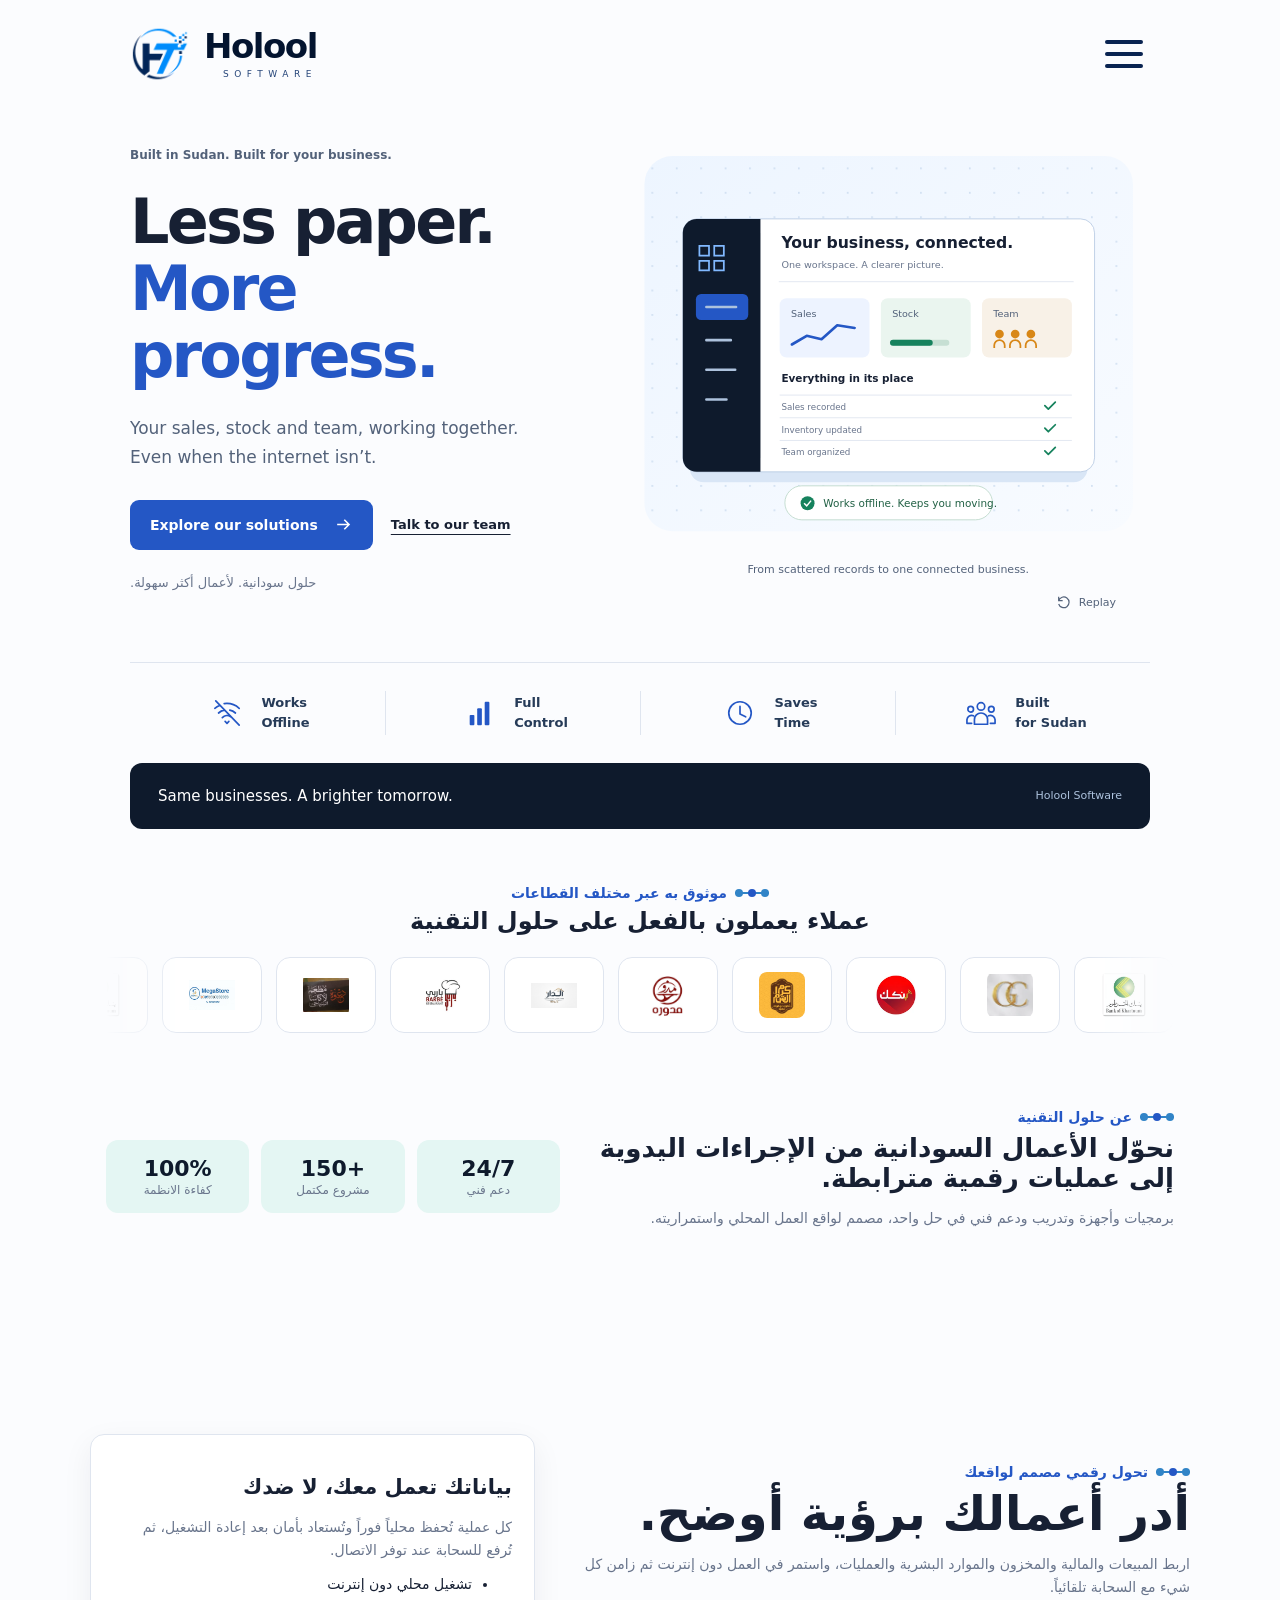
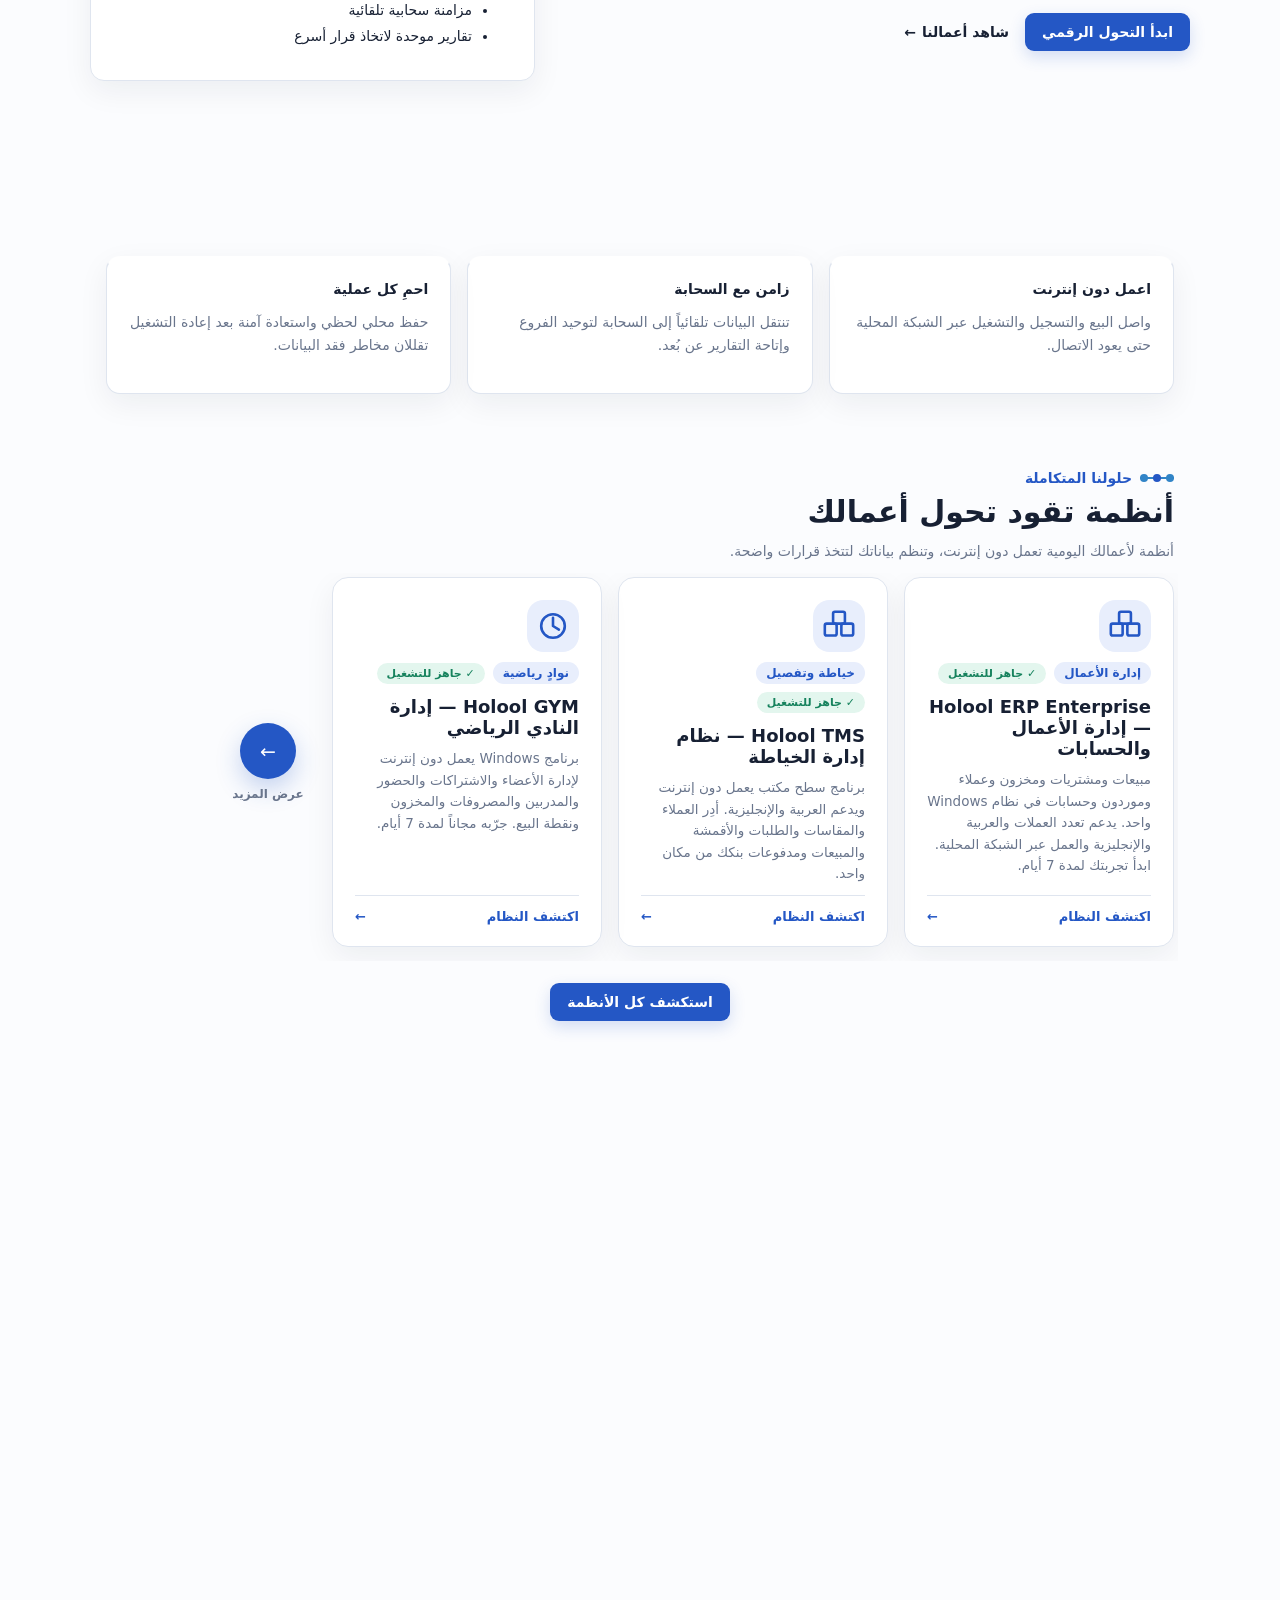
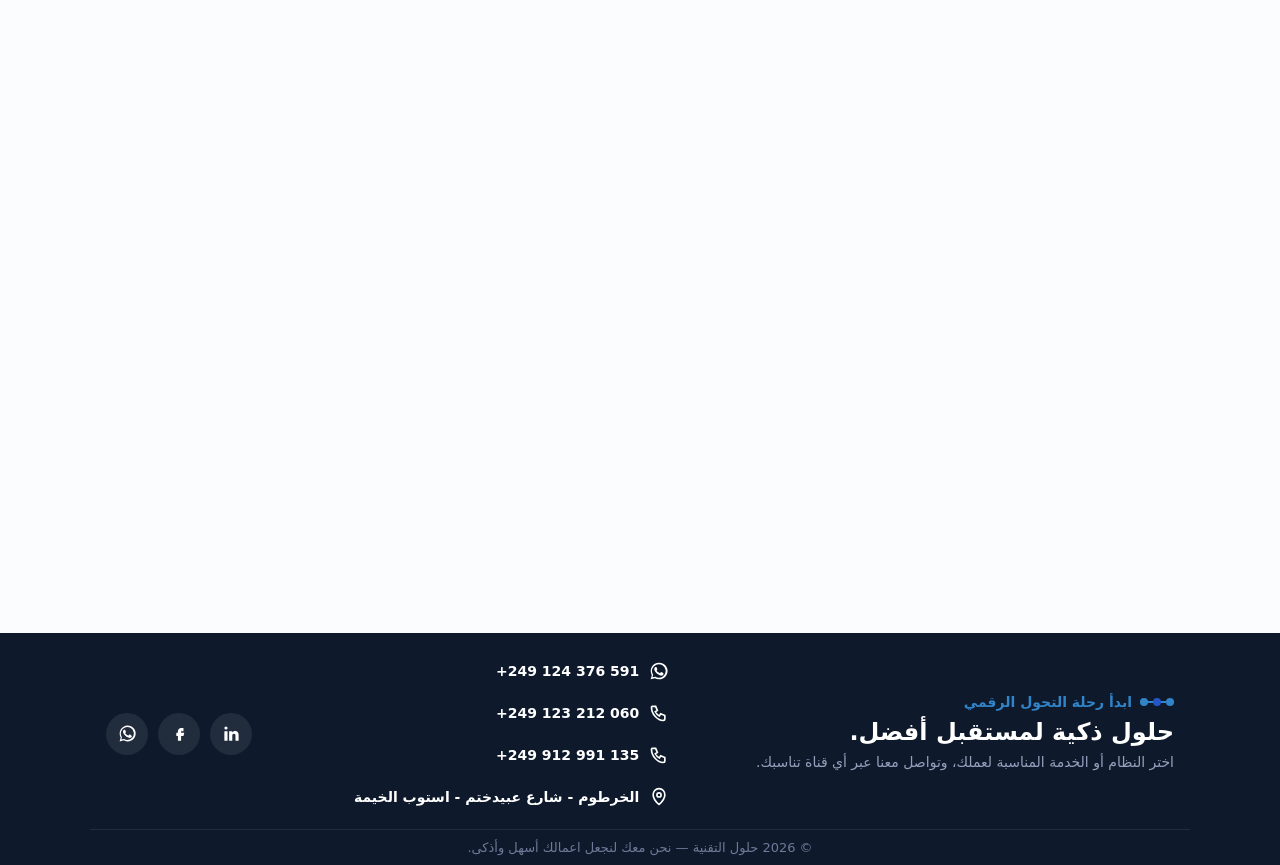
==== commit 9e9efbb4: "Add ERP landing page and latest POS and TMS release downloads" ====
--- a/index.html
+++ b/index.html
@@ -19,7 +19,7 @@
 <body>
   <header id="siteHeader">
     <a class="brand" href="#home" aria-label="حلول التقنية — الرئيسية"><img src="icon-web.png" width="100" height="100" alt="" fetchpriority="high"><span class="brand-wordmark" lang="en">Holool<small>SOFTWARE</small></span></a>
-    <nav id="siteNav"><a id="navHomeLink" href="#home">الرئيسية</a><a id="navServicesLink" href="#services">الحلول</a><a href="#about-us">من نحن</a><a class="btn" href="#contact">تواصل معنا</a> </nav>
+    <nav id="siteNav"><a id="navHomeLink" href="#home">الرئيسية</a><a id="navServicesLink" href="#services">الحلول</a><a href="software/erp/" lang="en">ERP</a><a href="#about-us">من نحن</a><a class="btn" href="#contact">تواصل معنا</a> </nav>
     <button id="navToggle" aria-label="تبديل القائمة" aria-expanded="false" aria-controls="siteNav">  <span></span><span></span><span></span></button>
   </header>
   <main>
